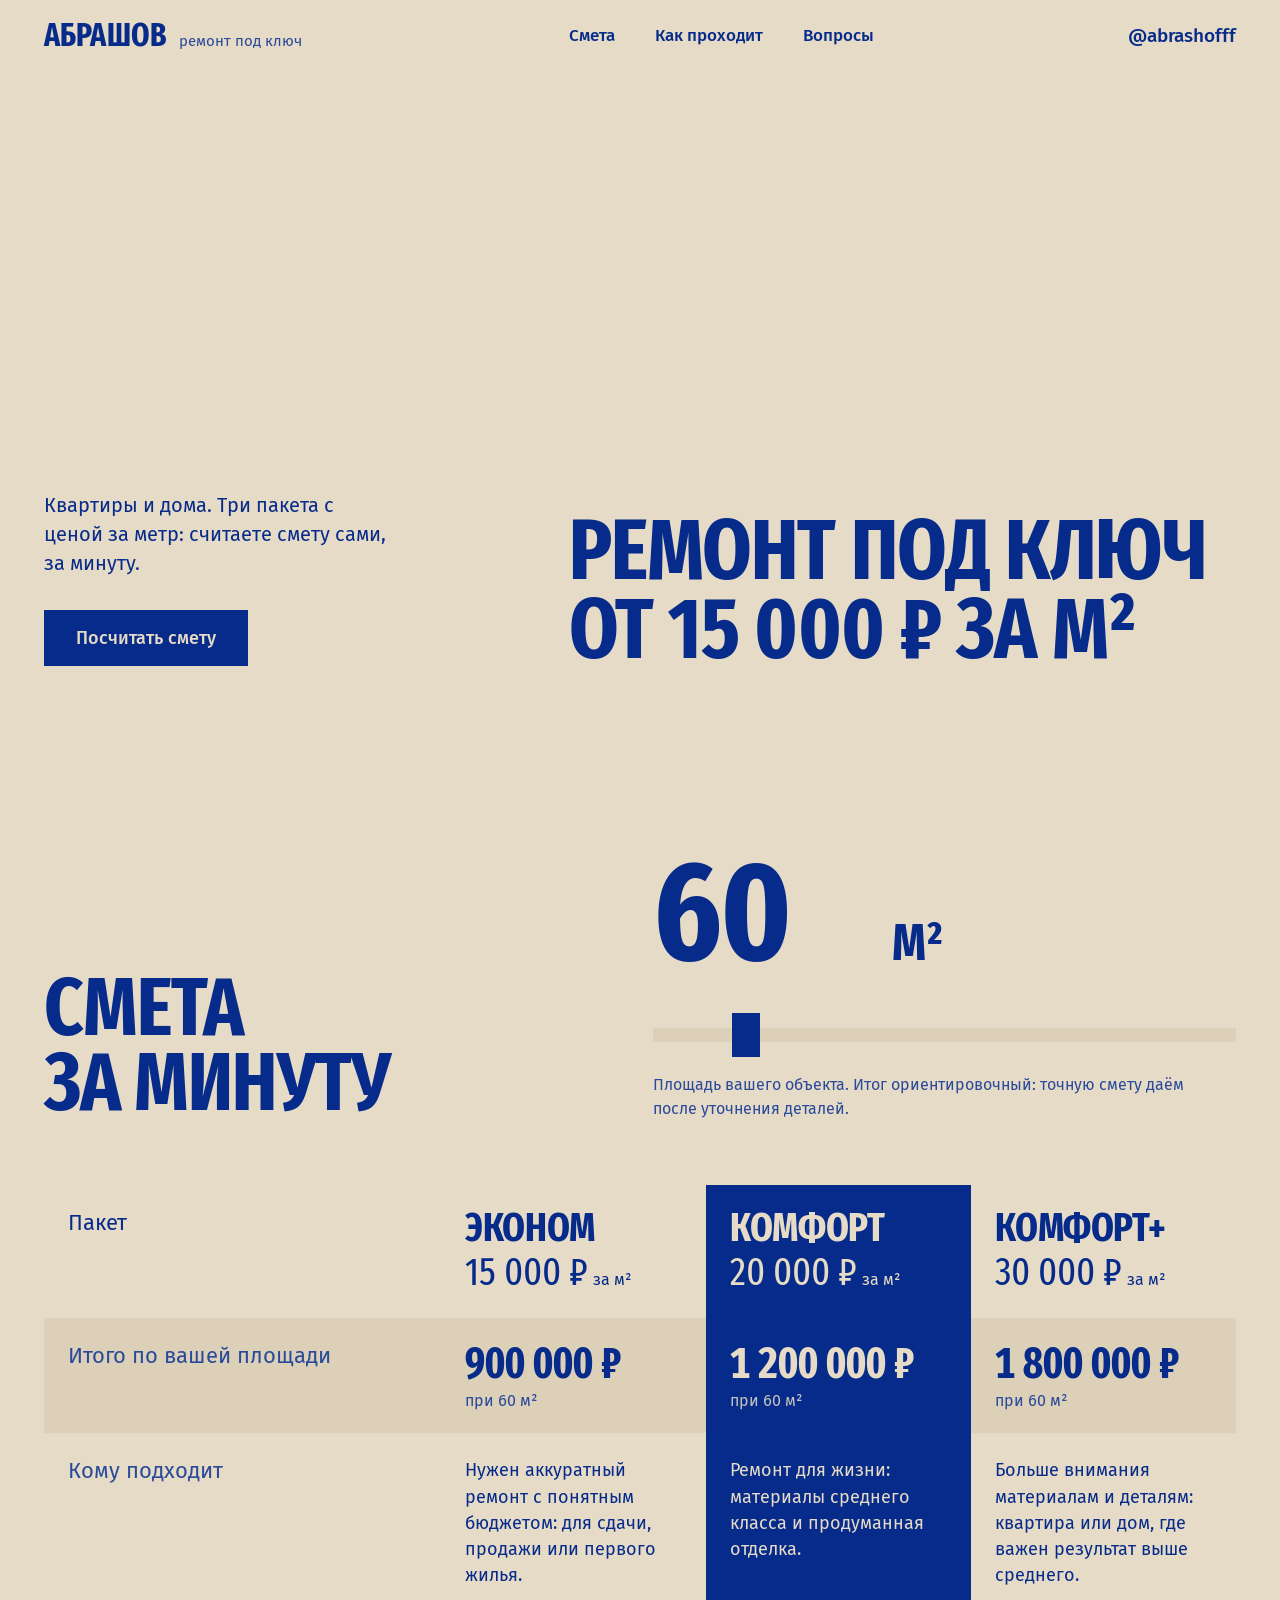
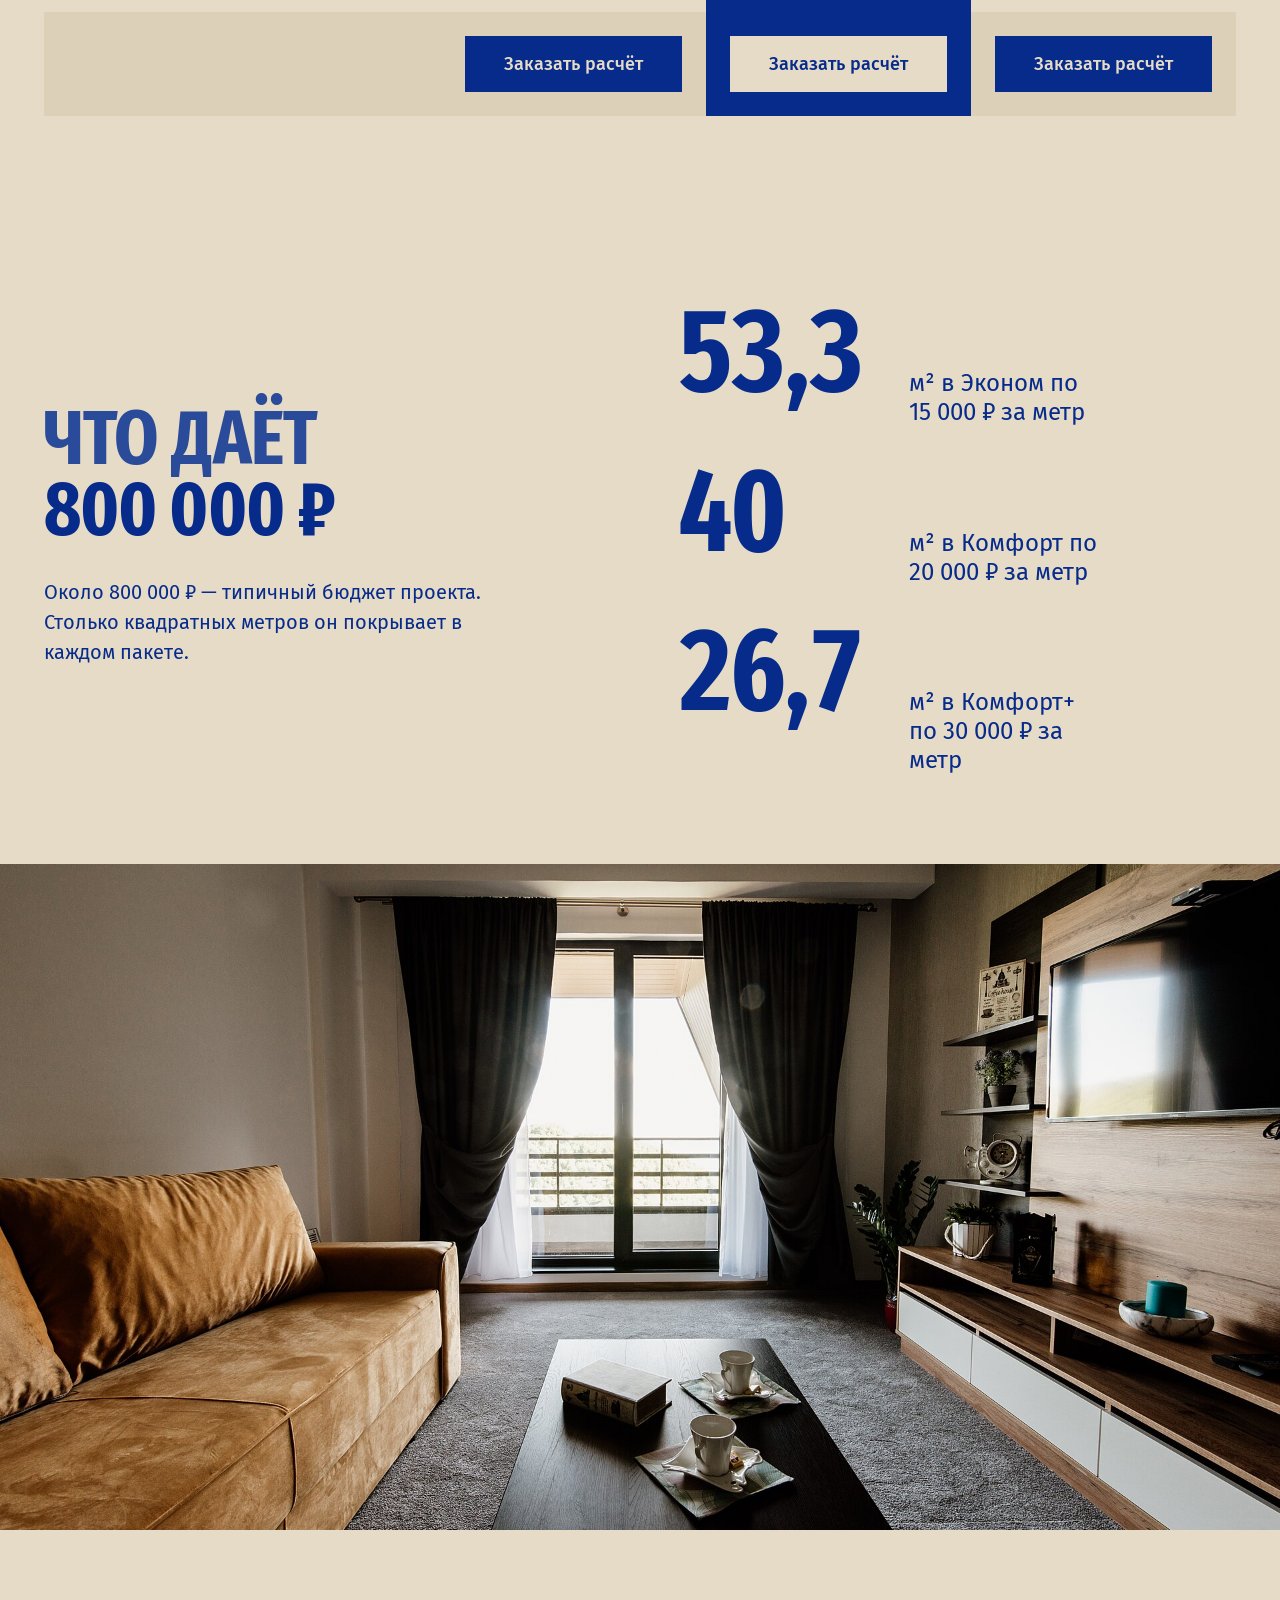
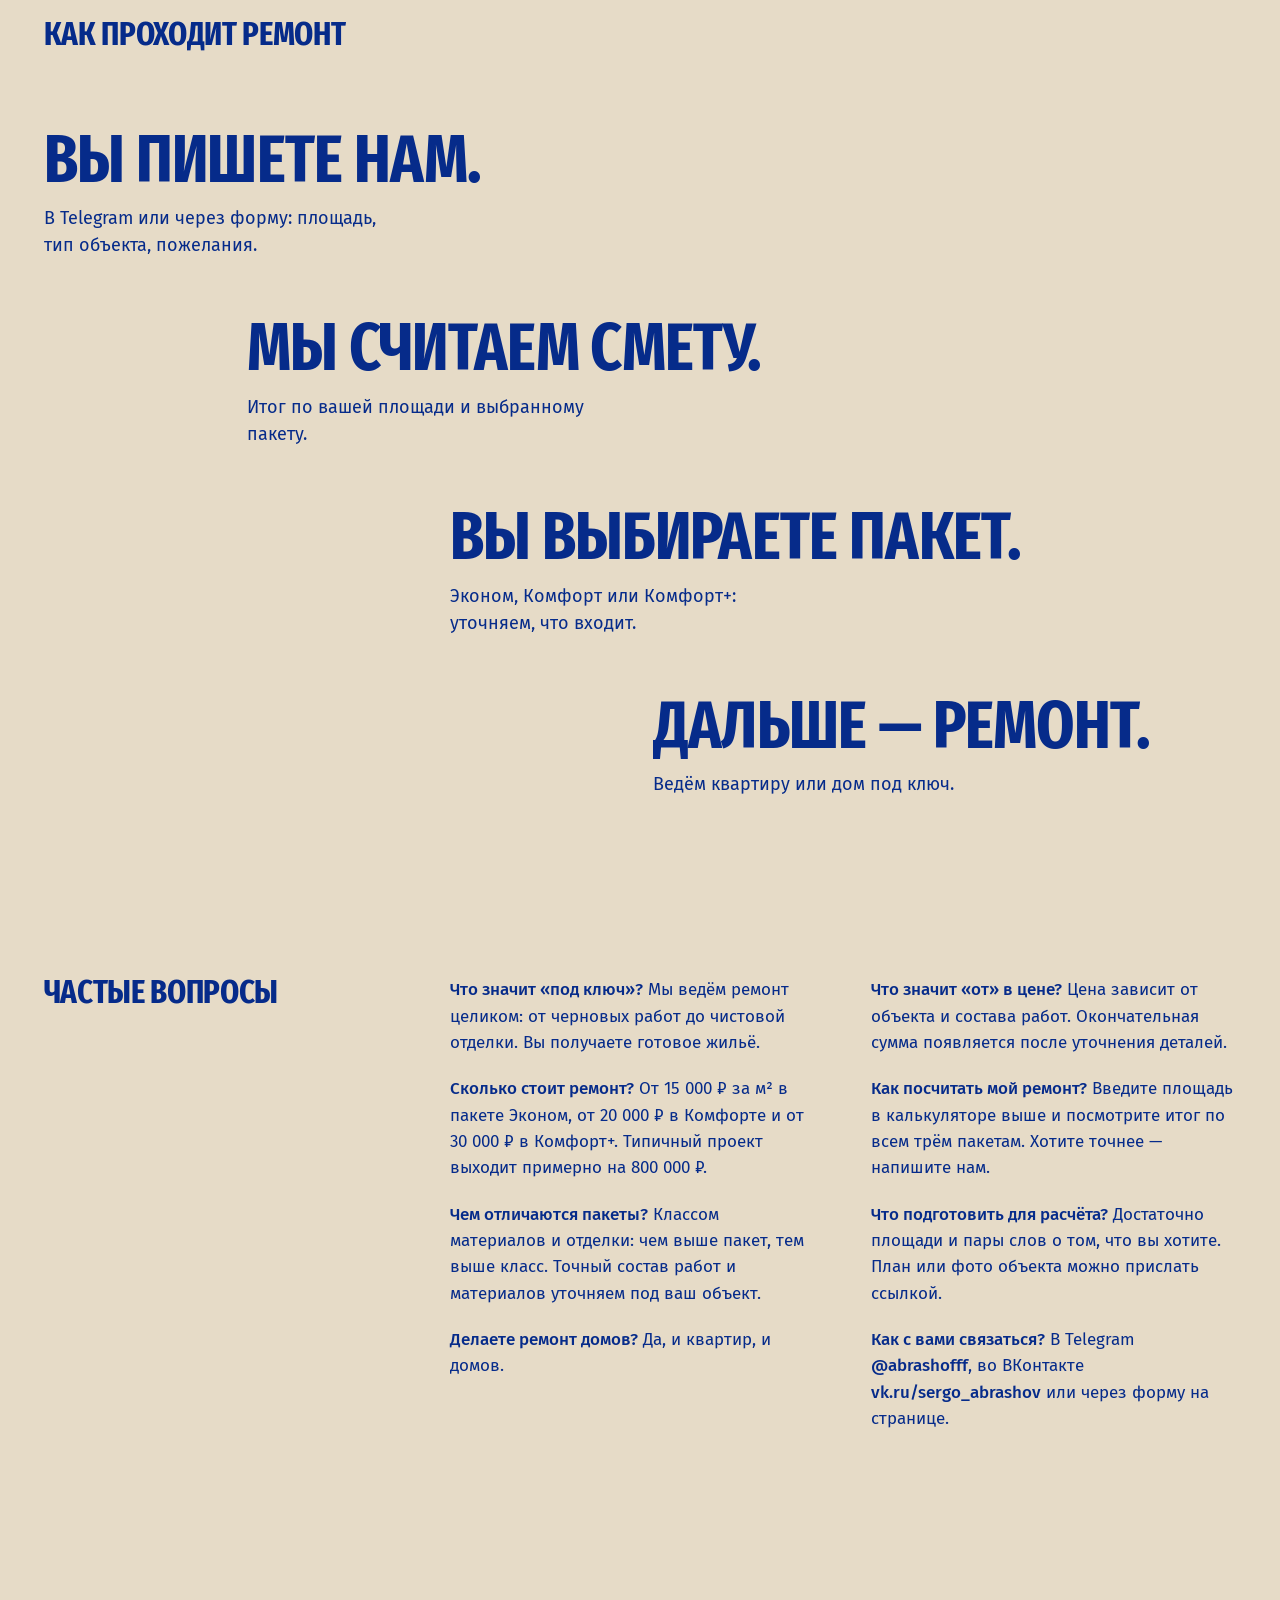
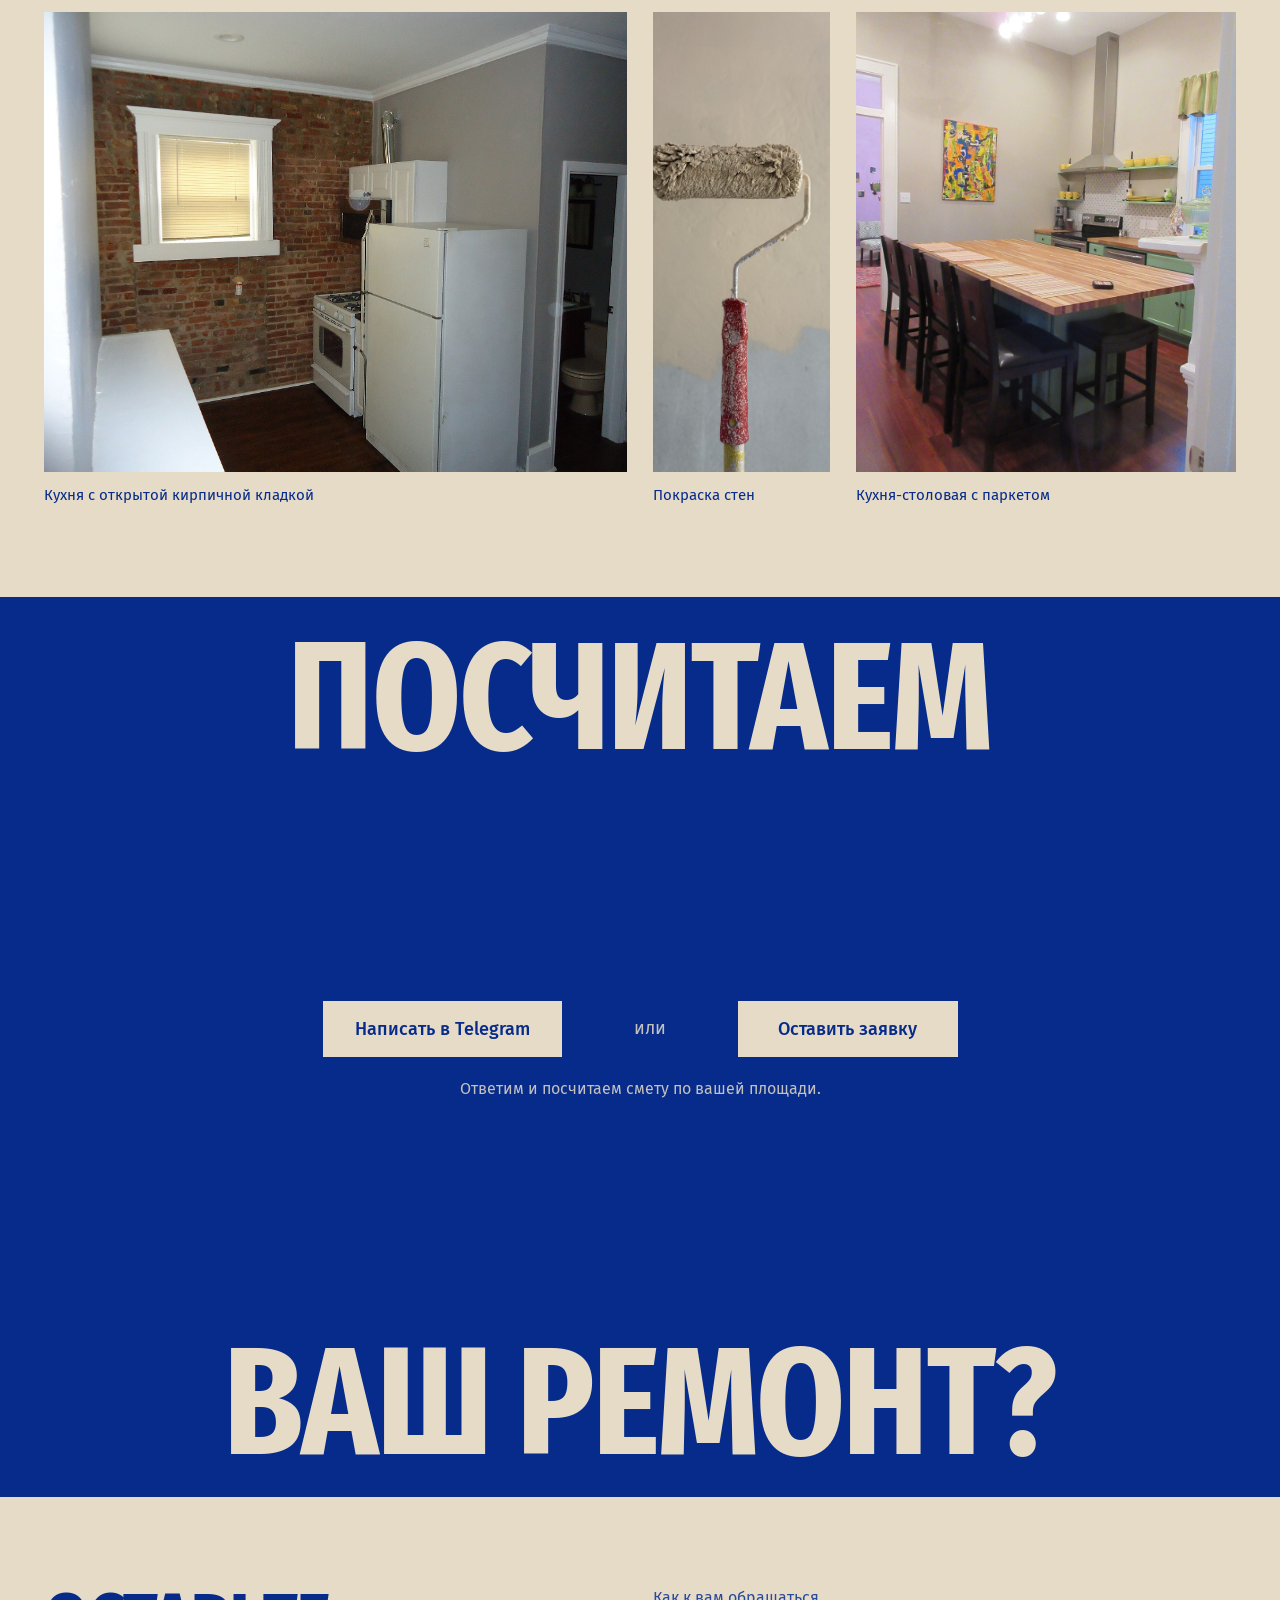
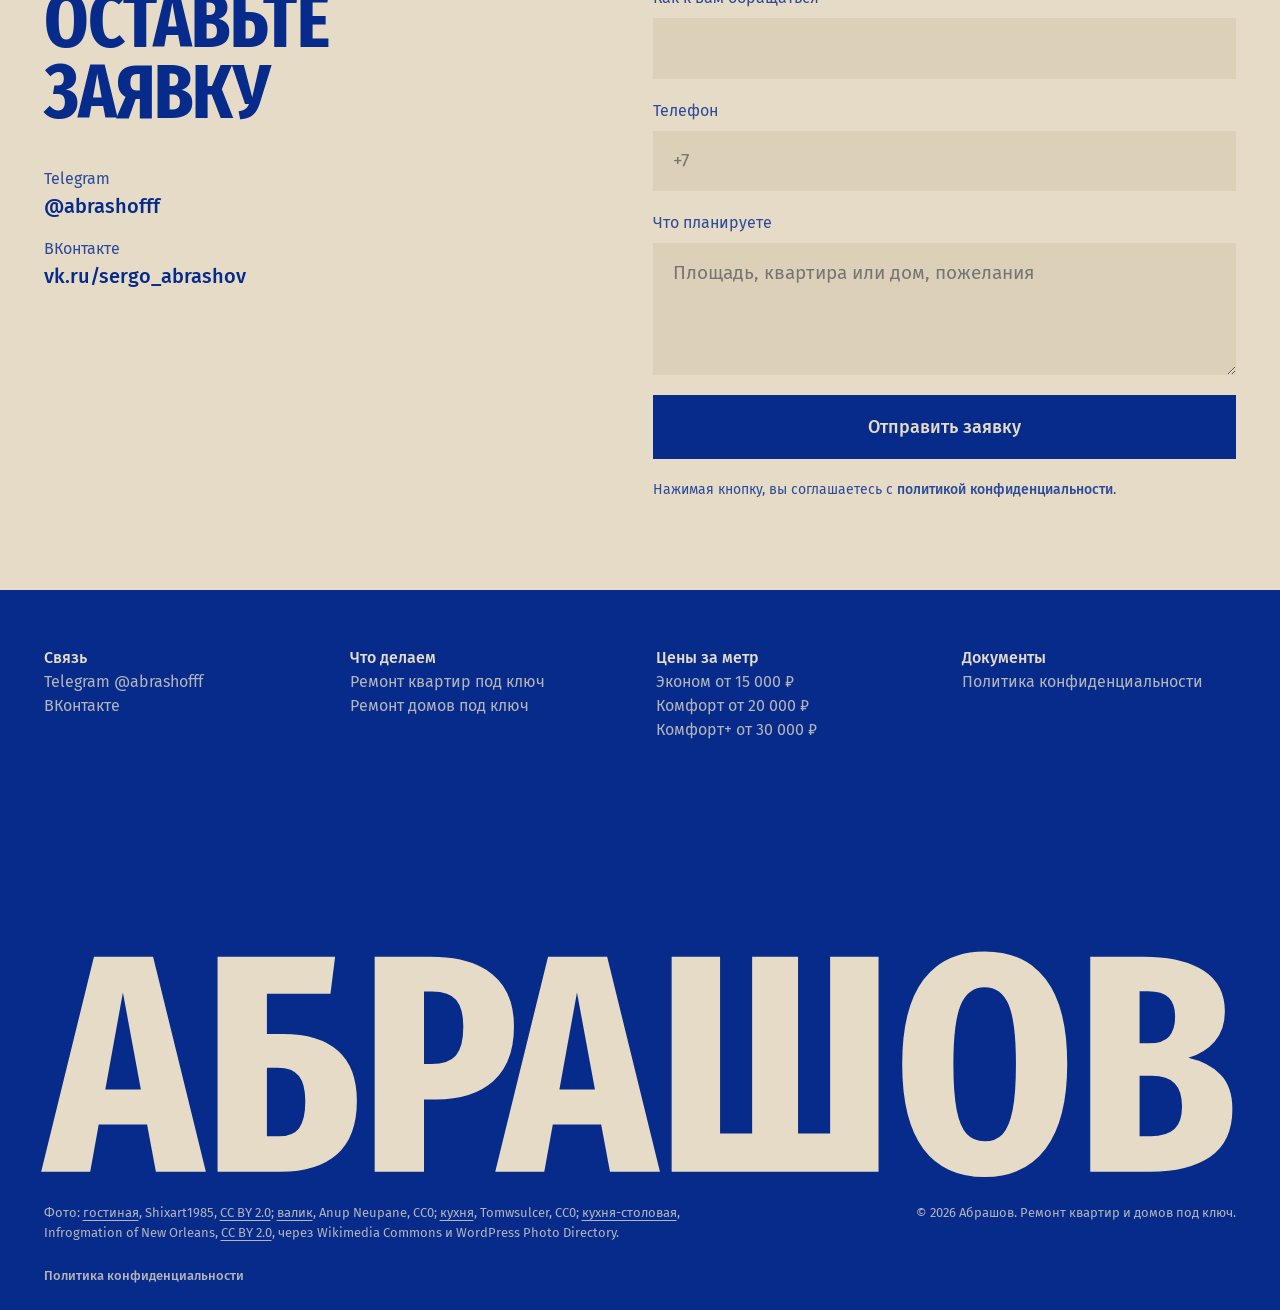
==== index.html @ a972a44c "init: landing for Abrashov remont" ====
<!DOCTYPE html>
<html lang="ru">
<head>
<meta charset="UTF-8">
<meta name="viewport" content="width=device-width, initial-scale=1">
<title>Ремонт квартир и домов под ключ от 15 000 ₽ за м² — Абрашов</title>
<meta name="description" content="Ремонт квартир и домов под ключ. Три пакета: Эконом от 15 000 ₽, Комфорт от 20 000 ₽, Комфорт+ от 30 000 ₽ за м². Посчитайте смету по своей площади за минуту.">
<meta name="theme-color" content="#e6dbc7">
<meta property="og:title" content="Ремонт под ключ от 15 000 ₽ за м² — Абрашов">
<meta property="og:description" content="Квартиры и дома. Три пакета с ценой за метр и калькулятор сметы.">
<meta property="og:type" content="website">
<link rel="icon" href="data:image/svg+xml,%3Csvg xmlns='http://www.w3.org/2000/svg' viewBox='0 0 64 64'%3E%3Crect width='64' height='64' fill='%23062b8a'/%3E%3Cpath d='M32 10 14 54h9l3-8h12l3 8h9L32 10Zm0 17 4 11H28l4-11Z' fill='%23e6dbc7'/%3E%3C/svg%3E">
<script>document.documentElement.classList.add('js');</script>
<link rel="preconnect" href="https://fonts.googleapis.com">
<link rel="preconnect" href="https://fonts.gstatic.com" crossorigin>
<link href="https://fonts.googleapis.com/css2?family=Fira+Sans+Extra+Condensed:wght@400;700&family=Fira+Sans:wght@400;500&display=swap" rel="stylesheet">
<link rel="stylesheet" href="styles.css">
</head>
<body>
<a class="skip" href="#smeta">К смете</a>

<header class="header" id="header">
  <div class="header__inner">
    <a class="logo" href="#top" aria-label="Абрашов — на главную">
      <span class="logo__name">Абрашов</span>
      <span class="logo__sfx">ремонт под ключ</span>
    </a>
    <nav class="nav" id="nav" aria-label="Разделы">
      <a class="link" href="#smeta">Смета</a>
      <a class="link" href="#how">Как проходит</a>
      <a class="link" href="#faq">Вопросы</a>
    </nav>
    <a class="link header__tg" href="https://t.me/abrashofff" target="_blank" rel="noopener">@abrashofff</a>
    <button class="burger" id="burger" type="button" aria-expanded="false" aria-controls="menu">Меню</button>
  </div>
  <div class="menu" id="menu">
    <a href="#smeta">Смета</a>
    <a href="#how">Как проходит</a>
    <a href="#faq">Вопросы</a>
    <a href="#contact">Заявка</a>
  </div>
</header>

<main id="top">
  <section class="hero" aria-labelledby="h1">
    <div class="wrap">
      <div class="hero__row">
        <div class="hero__side">
          <p class="hero__lead">Квартиры и дома. Три пакета с ценой за метр: считаете смету сами, за минуту.</p>
          <a class="btn" href="#smeta">Посчитать смету</a>
        </div>
        <h1 class="hero__title display" id="h1">
          <span class="line"><span>Ремонт под ключ</span></span>
          <span class="line"><span>от 15&nbsp;000&nbsp;₽ за&nbsp;м²</span></span>
        </h1>
      </div>
    </div>
  </section>

  <section class="section calc" id="smeta" aria-labelledby="calc-h">
    <div class="wrap">
      <div class="grid calc__head">
        <h2 class="calc__title display rise" id="calc-h">Смета<br>за минуту</h2>
        <div class="calc__control rise" style="--i:1">
          <label class="sr" for="area">Площадь вашего объекта, м²</label>
          <div class="area">
            <input id="area" name="area" type="number" inputmode="numeric" min="10" max="500" step="1" value="60" aria-describedby="area-note">
            <span class="area__unit" aria-hidden="true">м²</span>
          </div>
          <input class="range" id="range" type="range" min="20" max="300" step="1" value="60" aria-label="Площадь, м²">
          <p class="calc__note" id="area-note">Площадь вашего объекта. Итог ориентировочный: точную смету даём после уточнения деталей.</p>
        </div>
      </div>

      <div class="plans" id="plans">
        <div class="plans__labels" aria-hidden="true">
          <div class="cell">Пакет</div>
          <div class="cell">Итого по вашей площади</div>
          <div class="cell">Кому подходит</div>
          <div class="cell cell--cta">&nbsp;</div>
        </div>

        <article class="plan rise" style="--i:1" data-plan="eco" data-name="Эконом" data-rate="15000" tabindex="0" aria-label="Пакет Эконом">
          <div class="cell"><h3 class="plan__name">Эконом</h3><p class="plan__price">15&nbsp;000&nbsp;₽<small>за м²</small></p></div>
          <div class="cell" data-label="Итого по вашей площади"><p class="plan__total" data-total>900&nbsp;000&nbsp;₽<small>при 60&nbsp;м²</small></p></div>
          <div class="cell" data-label="Кому подходит"><p class="plan__fit">Нужен аккуратный ремонт с понятным бюджетом: для сдачи, продажи или первого жилья.</p></div>
          <div class="cell cell--cta"><button class="btn" type="button" data-pick>Заказать расчёт</button></div>
        </article>

        <article class="plan rise is-on" style="--i:2" data-plan="comf" data-name="Комфорт" data-rate="20000" tabindex="0" aria-label="Пакет Комфорт">
          <div class="cell"><h3 class="plan__name">Комфорт</h3><p class="plan__price">20&nbsp;000&nbsp;₽<small>за м²</small></p></div>
          <div class="cell" data-label="Итого по вашей площади"><p class="plan__total" data-total>1&nbsp;200&nbsp;000&nbsp;₽<small>при 60&nbsp;м²</small></p></div>
          <div class="cell" data-label="Кому подходит"><p class="plan__fit">Ремонт для жизни: материалы среднего класса и продуманная отделка.</p></div>
          <div class="cell cell--cta"><button class="btn" type="button" data-pick>Заказать расчёт</button></div>
        </article>

        <article class="plan rise" style="--i:3" data-plan="plus" data-name="Комфорт+" data-rate="30000" tabindex="0" aria-label="Пакет Комфорт плюс">
          <div class="cell"><h3 class="plan__name">Комфорт+</h3><p class="plan__price">30&nbsp;000&nbsp;₽<small>за м²</small></p></div>
          <div class="cell" data-label="Итого по вашей площади"><p class="plan__total" data-total>1&nbsp;800&nbsp;000&nbsp;₽<small>при 60&nbsp;м²</small></p></div>
          <div class="cell" data-label="Кому подходит"><p class="plan__fit">Больше внимания материалам и деталям: квартира или дом, где важен результат выше среднего.</p></div>
          <div class="cell cell--cta"><button class="btn" type="button" data-pick>Заказать расчёт</button></div>
        </article>
      </div>
    </div>
  </section>

  <section class="section" id="budget" aria-labelledby="ledger-h">
    <div class="wrap">
      <div class="grid ledger">
        <div class="ledger__head">
          <h2 class="ledger__title display rise" id="ledger-h"><span>Что даёт</span><span>800&nbsp;000&nbsp;₽</span></h2>
          <p class="ledger__lead rise" style="--i:1">Около 800&nbsp;000&nbsp;₽ — типичный бюджет проекта. Столько квадратных метров он покрывает в каждом пакете.</p>
        </div>
        <div class="ledger__rows">
          <div class="fig rise"><span class="fig__w">53</span><span class="fig__d">,3</span><p class="fig__cap">м² в Эконом по 15&nbsp;000&nbsp;₽ за метр</p></div>
          <div class="fig rise" style="--i:1"><span class="fig__w">40</span><span class="fig__d"></span><p class="fig__cap">м² в Комфорт по 20&nbsp;000&nbsp;₽ за метр</p></div>
          <div class="fig rise" style="--i:2"><span class="fig__w">26</span><span class="fig__d">,7</span><p class="fig__cap">м² в Комфорт+ по 30&nbsp;000&nbsp;₽ за метр</p></div>
        </div>
      </div>
    </div>
  </section>


  <section class="band" aria-label="Фото интерьера">
    <figure class="band__fig rise">
      <img src="assets/modern-living-room-with-stylish-furniture-and.jpg" width="1920" height="1281" alt="Гостиная в квартире с отделкой в тёплых тонах, диван и окно с видом" loading="lazy" decoding="async">

    </figure>
  </section>

  <section class="section how" id="how" aria-labelledby="how-h">
    <div class="wrap">
      <h2 class="how__title display rise" id="how-h">Как проходит ремонт</h2>
      <ol class="grid steps">
        <li class="step rise"><p class="step__line">Вы пишете нам.</p><p>В Telegram или через форму: площадь, тип объекта, пожелания.</p></li>
        <li class="step rise" style="--i:1"><p class="step__line">Мы считаем смету.</p><p>Итог по вашей площади и выбранному пакету.</p></li>
        <li class="step rise" style="--i:2"><p class="step__line">Вы выбираете пакет.</p><p>Эконом, Комфорт или Комфорт+: уточняем, что входит.</p></li>
        <li class="step rise" style="--i:3"><p class="step__line">Дальше — ремонт.</p><p>Ведём квартиру или дом под ключ.</p></li>
      </ol>
    </div>
  </section>

  <section class="section" id="faq" aria-labelledby="faq-h">
    <div class="wrap">
      <div class="grid faq__grid">
        <h2 class="faq__title display rise" id="faq-h">Частые вопросы</h2>
        <div class="faq__text rise" style="--i:1">
          <p><b>Что значит «под ключ»?</b> Мы ведём ремонт целиком: от черновых работ до чистовой отделки. Вы получаете готовое жильё.</p>
          <p><b>Сколько стоит ремонт?</b> От 15&nbsp;000&nbsp;₽ за м² в пакете Эконом, от 20&nbsp;000&nbsp;₽ в Комфорте и от 30&nbsp;000&nbsp;₽ в Комфорт+. Типичный проект выходит примерно на 800&nbsp;000&nbsp;₽.</p>
          <p><b>Чем отличаются пакеты?</b> Классом материалов и отделки: чем выше пакет, тем выше класс. Точный состав работ и материалов уточняем под ваш объект.</p>
          <p><b>Делаете ремонт домов?</b> Да, и квартир, и домов.</p>
          <p><b>Что значит «от» в цене?</b> Цена зависит от объекта и состава работ. Окончательная сумма появляется после уточнения деталей.</p>
          <p><b>Как посчитать мой ремонт?</b> Введите площадь в калькуляторе выше и посмотрите итог по всем трём пакетам. Хотите точнее — напишите нам.</p>
          <p><b>Что подготовить для расчёта?</b> Достаточно площади и пары слов о том, что вы хотите. План или фото объекта можно прислать ссылкой.</p>
          <p><b>Как с вами связаться?</b> В Telegram <a class="link" href="https://t.me/abrashofff" target="_blank" rel="noopener">@abrashofff</a>, во ВКонтакте <a class="link" href="https://vk.ru/sergo_abrashov" target="_blank" rel="noopener">vk.ru/sergo_abrashov</a> или через форму на странице.</p>
        </div>
      </div>
    </div>
  </section>


  <section class="section trio" aria-label="Этапы ремонта на фото">
    <div class="wrap">
      <div class="trio__grid">
        <figure class="trio__a rise"><img src="assets/kitchen-renovation-project-floors-finished-microwave-in.jpg" width="1920" height="1440" alt="Кухня с кирпичной стеной после ремонта" loading="lazy" decoding="async"><figcaption>Кухня с открытой кирпичной кладкой</figcaption></figure>
        <figure class="trio__b rise" style="--i:1"><img src="assets/a-paint-roller-with-a-red-handle.jpg" width="1536" height="2048" alt="Малярный валик у стены, наполовину покрашенной" loading="lazy" decoding="async"><figcaption>Покраска стен</figcaption></figure>
        <figure class="trio__c rise" style="--i:2"><img src="assets/faubourg-marigny-new-orleans-interior-of-recently.jpg" width="1920" height="2560" alt="Кухня-столовая с деревянной столешницей и паркетом" loading="lazy" decoding="async"><figcaption>Кухня-столовая с паркетом</figcaption></figure>
      </div>
    </div>
  </section>

  <section class="cta on-ink" aria-labelledby="cta-h">
    <h2 class="cta__q display" id="cta-h"><span class="cta__a">Посчитаем</span><span class="cta__b">ваш ремонт?</span></h2>
    <div class="cta__mid">
      <div class="cta__row">
        <a class="btn btn--inv" href="https://t.me/abrashofff" target="_blank" rel="noopener">Написать в Telegram</a>
        <span class="cta__or">или</span>
        <a class="btn btn--inv" href="#contact">Оставить заявку</a>
      </div>
      <p class="cta__after">Ответим и посчитаем смету по вашей площади.</p>
    </div>
  </section>

  <section class="section contact" id="contact" aria-labelledby="contact-h">
    <div class="wrap">
      <div class="grid contact__grid">
        <div class="contact__head">
          <h2 class="contact__title display rise" id="contact-h">Оставьте<br>заявку</h2>
          <ul class="contact__list rise" style="--i:1">
            <li><span>Telegram</span><a class="link" href="https://t.me/abrashofff" target="_blank" rel="noopener">@abrashofff</a></li>
            <li><span>ВКонтакте</span><a class="link" href="https://vk.ru/sergo_abrashov" target="_blank" rel="noopener">vk.ru/sergo_abrashov</a></li>
          </ul>
        </div>
        <form class="form rise" style="--i:1" id="leadForm" novalidate>
          <input class="hp" type="text" name="_gotcha" tabindex="-1" autocomplete="off" aria-hidden="true">
          <div class="field">
            <label for="f-name">Как к вам обращаться</label>
            <input id="f-name" name="name" type="text" autocomplete="name" required>
          </div>
          <div class="field">
            <label for="f-phone">Телефон</label>
            <input id="f-phone" name="phone" type="tel" inputmode="tel" autocomplete="tel" placeholder="+7" required>
          </div>
          <div class="field">
            <label for="f-comment">Что планируете</label>
            <textarea id="f-comment" name="comment" placeholder="Площадь, квартира или дом, пожелания"></textarea>
          </div>
          <button class="btn" type="submit">Отправить заявку</button>
          <p class="form__note">Нажимая кнопку, вы соглашаетесь с <a class="link" href="privacy.html">политикой конфиденциальности</a>.</p>
        </form>
      </div>
    </div>
  </section>
</main>

<footer class="footer on-ink">
  <div class="wrap">
    <div class="footer__cols">
      <ul><li>Связь</li><li><a href="https://t.me/abrashofff" target="_blank" rel="noopener">Telegram @abrashofff</a></li><li><a href="https://vk.ru/sergo_abrashov" target="_blank" rel="noopener">ВКонтакте</a></li></ul>
      <ul><li>Что делаем</li><li>Ремонт квартир под ключ</li><li>Ремонт домов под ключ</li></ul>
      <ul><li>Цены за метр</li><li>Эконом от 15 000 ₽</li><li>Комфорт от 20 000 ₽</li><li>Комфорт+ от 30 000 ₽</li></ul>
      <ul><li>Документы</li><li><a href="privacy.html">Политика конфиденциальности</a></li></ul>
    </div>
  </div>
  <div></div>
  <div class="wrap">
    <div class="footer__mark" aria-hidden="true">
      <svg viewBox="0 0 1000 200" preserveAspectRatio="xMidYMax meet"><text x="0" y="190" font-size="260" textLength="1000" lengthAdjust="spacingAndGlyphs">АБРАШОВ</text></svg>
    </div>
    <div class="footer__legal">
      <p class="credits">Фото: <a href="https://commons.wikimedia.org/wiki/File:Modern_living_room_with_stylish_furniture_and_a_view_of_the_outdoors_in_a_cozy_apartment_setting.jpg">гостиная</a>, Shixart1985, <a href="https://creativecommons.org/licenses/by/2.0">CC BY 2.0</a>; <a href="https://wordpress.org/photos/photo/8756a21a02/">валик</a>, Anup Neupane, CC0; <a href="https://commons.wikimedia.org/wiki/File:Kitchen_renovation_project_floors_finished_microwave_in_walls_painted_blinds_in.JPG">кухня</a>, Tomwsulcer, CC0; <a href="https://commons.wikimedia.org/wiki/File:Faubourg_Marigny,_New_Orleans_-_Interior_of_recently_renovated_house_-_04.jpg">кухня-столовая</a>, Infrogmation of New Orleans, <a href="https://creativecommons.org/licenses/by/2.0">CC BY 2.0</a>, через Wikimedia Commons и WordPress Photo Directory.</p>
      
      <span>© <span id="year">2026</span> Абрашов. Ремонт квартир и домов под ключ.</span>
      <a class="link" href="privacy.html">Политика конфиденциальности</a>
    </div>
  </div>
</footer>

<script src="script.js"></script>
</body>
</html>
---- styles.css ----
/* Абрашов — ремонт под ключ. Направление: Type and nothing else. Кобальт на песке. */
:root {
  --bg: #e6dbc7;
  --surface: #ddd0b9;
  --ink: #062b8a;
  --muted: #2a4a9a;
  --accent: #062b8a;
  --accent-ink: #e6dbc7;

  --display: 'Fira Sans Extra Condensed', 'Arial Narrow', Impact, sans-serif;
  --text: 'Fira Sans', 'Segoe UI', Arial, sans-serif;

  --m: clamp(20px, 3.4vw, 48px);
  --axis: 42%;
  --gap-s: clamp(64px, 7vw, 104px);

  --step-small: clamp(0.8125rem, 0.79rem + 0.1vw, 0.875rem);
  --step-body: clamp(1.0625rem, 1rem + 0.25vw, 1.1875rem);
  --step-lead: clamp(1.25rem, 1.1rem + 0.7vw, 1.625rem);
  --step-head: clamp(2.5rem, 1.2rem + 5vw, 5.5rem);

  --ease: cubic-bezier(.16, 1, .3, 1);
  --header-h: 72px;
}

*, *::before, *::after { box-sizing: border-box; }
html { -webkit-text-size-adjust: 100%; scroll-padding-top: 72px; }
body {
  margin: 0;
  background: var(--bg);
  color: var(--ink);
  font-family: var(--text);
  font-size: var(--step-body);
  line-height: 1.5;
  font-weight: 400;
  -webkit-font-smoothing: antialiased;
  text-rendering: optimizeLegibility;
}
img, svg { display: block; max-width: 100%; }
h1, h2, h3, p, ol, ul, dl, dd, figure { margin: 0; padding: 0; }
ul, ol { list-style: none; }
a { color: inherit; text-decoration-thickness: 2px; text-underline-offset: 0.22em; }
button, input, textarea { font: inherit; color: inherit; }
::selection { background: var(--ink); color: var(--bg); }

:focus-visible { outline: 3px solid var(--ink); outline-offset: 3px; }
.on-ink :focus-visible, .is-on :focus-visible { outline-color: var(--bg); }

.skip {
  position: absolute; left: var(--m); top: -80px; z-index: 100;
  background: var(--ink); color: var(--bg); padding: 12px 16px;
}
.skip:focus { top: 12px; }

.display {
  font-family: var(--display);
  font-weight: 700;
  text-transform: uppercase;
  letter-spacing: -0.01em;
  line-height: 0.92;
}

/* ---------- кнопки ---------- */
.btn {
  display: inline-flex; align-items: center; justify-content: center;
  min-height: 56px; padding: 0 32px;
  background: var(--accent); color: var(--accent-ink);
  border: 0; border-radius: 0;
  font-size: 18px; font-weight: 500; line-height: 1;
  text-decoration: none; cursor: pointer; white-space: nowrap;
  transition: transform .25s var(--ease), background-color .25s var(--ease), color .25s var(--ease);
}
.btn:hover { transform: translateY(-3px); }
.btn:active { transform: translateY(0) scale(.98); }
.btn--inv { background: var(--bg); color: var(--ink); }
.btn[disabled] { opacity: .6; cursor: default; transform: none; }

.link {
  font-weight: 500; text-decoration: underline;
  text-decoration-color: transparent;
  transition: text-decoration-color .3s var(--ease);
}
.link:hover, .link:focus-visible { text-decoration-color: currentColor; }

/* ---------- шапка ---------- */
.header {
  position: sticky; top: 0; z-index: 50;
  background: var(--bg);
}
.header__inner {
  display: grid; grid-template-columns: var(--axis) 1fr auto;
  align-items: center; gap: 24px; min-width: 0;
  height: var(--header-h); padding: 0 var(--m);
  max-width: 1920px; margin: 0 auto;
}
.logo {
  display: inline-flex; align-items: baseline; gap: 12px; flex-shrink: 0;
  text-decoration: none; white-space: nowrap;
}
.logo__name { font-family: var(--display); font-weight: 700; font-size: 32px; letter-spacing: 0.01em; line-height: 1; text-transform: uppercase; }
.logo__sfx { font-size: 15px; color: var(--muted); }
.nav { display: flex; gap: 40px; }
.nav a { white-space: nowrap; font-size: 17px; }
.header__tg { justify-self: end; }
.burger {
  display: none; justify-self: end;
  background: none; border: 0; padding: 12px 0; cursor: pointer;
  font-size: 17px; font-weight: 500;
}
.menu {
  display: none; padding: 8px var(--m) 28px; background: var(--bg);
}
.menu a { display: block; padding: 10px 0; font-family: var(--display); font-weight: 700; font-size: 36px; text-transform: uppercase; text-decoration: none; }
.menu.is-open { display: block; }

/* ---------- общая сетка ---------- */
.wrap { max-width: 1920px; margin: 0 auto; padding: 0 var(--m); }
.section { padding-block: var(--gap-s); }
.grid { display: grid; grid-template-columns: repeat(12, minmax(0, 1fr)); column-gap: clamp(16px, 2vw, 32px); }

/* ---------- hero ---------- */
.hero {
  min-height: calc(82svh - var(--header-h));
  display: flex; flex-direction: column; justify-content: flex-end;
  padding-bottom: 72px;
}
.hero .wrap { width: 100%; }
.hero__row { display: grid; grid-template-columns: var(--axis) 1fr; align-items: end; column-gap: 24px; }
.hero__side { padding-right: 24px; display: flex; flex-direction: column; align-items: flex-start; gap: 32px; }
.hero__lead { font-size: 20px; line-height: 1.45; max-width: 32ch; color: var(--ink); }
.hero__title { font-size: clamp(48px, 6.7vw, 130px); line-height: 0.92; }
.hero__title .line { display: block; overflow: hidden; padding-top: .06em; margin-top: -.06em; white-space: nowrap; }
.hero__title .line > span { display: block; }
.hero__title .line:last-child { margin-bottom: -0.04em; }

/* ---------- смета ---------- */
.calc__head { align-items: end; row-gap: 40px; }
.calc__title { grid-column: 1 / span 5; font-size: clamp(48px, 6.4vw, 112px); }
.calc__control { grid-column: 7 / -1; }
.calc__label { font-size: 18px; margin-bottom: 8px; display: block; }
.area { display: flex; align-items: baseline; gap: 16px; }
.area input[type="number"] {
  width: 3.1ch; background: transparent; border: 0; padding: 0; margin: 0;
  font-family: var(--display); font-weight: 700; font-size: clamp(96px, 11vw, 188px);
  line-height: .95; letter-spacing: -0.01em; color: var(--ink); border-radius: 0;
  -moz-appearance: textfield; appearance: textfield;
}
.area input[type="number"]::-webkit-outer-spin-button,
.area input[type="number"]::-webkit-inner-spin-button { -webkit-appearance: none; margin: 0; }
.area__unit { font-family: var(--display); font-weight: 700; font-size: clamp(36px, 4vw, 64px); text-transform: uppercase; line-height: 1; }
.range {
  -webkit-appearance: none; appearance: none; display: block; width: 100%; height: 44px;
  background: transparent; margin: 16px 0 0; cursor: pointer;
}
.range::-webkit-slider-runnable-track { height: 14px; background: var(--surface); }
.range::-moz-range-track { height: 14px; background: var(--surface); }
.range::-webkit-slider-thumb { -webkit-appearance: none; width: 28px; height: 44px; background: var(--ink); border: 0; border-radius: 0; margin-top: -15px; }
.range::-moz-range-thumb { width: 28px; height: 44px; background: var(--ink); border: 0; border-radius: 0; }
.range:active::-webkit-slider-thumb { transform: scaleY(.92); }
.calc__note { margin-top: 16px; color: var(--muted); font-size: 16px; }

.plans {
  margin-top: clamp(48px, 5vw, 72px);
  display: grid;
  grid-template-columns: minmax(0, 4fr) repeat(3, minmax(0, 2.667fr));
  grid-template-rows: auto auto auto auto;
}
.plans > * { grid-row: 1 / span 4; display: grid; grid-template-rows: subgrid; min-width: 0; }
.plans .cell { padding: 24px; font-size: 22px; line-height: 1.3; display: flex; flex-direction: column; justify-content: flex-start; }
.plans > * > :nth-child(2),
.plans > * > :nth-child(4) { background: var(--surface); }
.plans__labels .cell { color: var(--muted); }
.plans__labels .cell:first-child { color: var(--ink); }
.plan__name { font-family: var(--display); font-weight: 700; text-transform: uppercase; font-size: clamp(28px, 3.1vw, 56px); line-height: 1; letter-spacing: -0.01em; }
.plan__price { font-family: var(--display); font-weight: 400; font-size: clamp(28px, 3.1vw, 56px); line-height: 1.05; margin-top: 4px; white-space: nowrap; }
.plan__price small { font-family: var(--text); font-size: 16px; margin-left: 6px; }
.plan__total { font-family: var(--display); font-weight: 700; font-size: clamp(32px, 3.4vw, 60px); line-height: 1; white-space: nowrap; font-variant-numeric: tabular-nums lining-nums; }
.plan__total small { display: block; font-family: var(--text); font-weight: 400; font-size: 16px; margin-top: 8px; color: var(--muted); white-space: normal; }
.plan__fit { font-size: 18px; line-height: 1.45; }
.plans .cell--cta { justify-content: flex-end; }
.plans .cell--cta .btn { width: 100%; padding: 0 16px; }
.plan { transition: background-color .3s var(--ease), color .3s var(--ease); cursor: pointer; }
.plan.is-on > * { background: var(--accent); color: var(--accent-ink); }
.plan.is-on .plan__total small { color: var(--accent-ink); opacity: .85; }
.plan.is-on .btn { background: var(--bg); color: var(--ink); }
.plan:not(.is-on):hover > :first-child { background: var(--surface); }

/* ---------- бюджет (бухгалтерская колонка) ---------- */
.ledger { row-gap: 56px; align-items: center; }
.ledger__head { grid-column: 1 / span 5; }
.ledger__title { font-size: clamp(48px, 6vw, 104px); }
.ledger__title span { display: block; }
.ledger__title span:first-child { color: var(--muted); }
.ledger__lead { margin-top: 32px; max-width: 36ch; font-size: 20px; }
.ledger__rows { grid-column: 7 / -1; display: grid; row-gap: 28px; }
.fig { display: grid; grid-template-columns: 1.15em 0.9em minmax(0, 1fr); align-items: baseline; font-size: clamp(72px, 9vw, 160px); line-height: 1; }
.fig__w, .fig__d {
  font-family: var(--display); font-weight: 700; text-transform: uppercase;
  font-size: 1em; line-height: 1; font-variant-numeric: tabular-nums lining-nums;
}
.fig__w { text-align: right; }
.fig__d { text-align: left; }
.fig__cap { padding-left: 20px; font-size: 24px; line-height: 1.2; max-width: 16ch; }
.fig__cap { margin: 0; }

/* ---------- как проходит (ступени) ---------- */
.how__title { font-size: clamp(30px, 2.6vw, 44px); margin-bottom: clamp(48px, 6vw, 88px); }
.steps { row-gap: 56px; }
.step { min-width: 0; }
.step:nth-child(1) { grid-column: 1 / -1; }
.step:nth-child(2) { grid-column: 3 / -1; }
.step:nth-child(3) { grid-column: 5 / -1; }
.step:nth-child(4) { grid-column: 7 / -1; }
.step .step__line { font-family: var(--display); font-weight: 700; text-transform: uppercase; font-size: clamp(36px, 5.2vw, 96px); line-height: 1; letter-spacing: -0.01em; white-space: nowrap; }
.step .step__line + p { margin-top: 12px; max-width: 34ch; font-size: 18px; }

/* ---------- вопросы ---------- */
.faq__grid { row-gap: 40px; }
.faq__title { grid-column: 1 / span 3; font-size: clamp(30px, 2.6vw, 44px); }
.faq__text { grid-column: 5 / -1; columns: 2; column-gap: 56px; font-size: 17px; line-height: 1.55; }
.faq__text p { break-inside: avoid; margin-bottom: 20px; }
.faq__text b { font-weight: 500; }

/* ---------- вопрос на два края ---------- */
.cta { background: var(--ink); color: var(--bg); min-height: 100svh; display: grid; grid-template-rows: auto 1fr auto; padding: 32px var(--m) 24px; text-align: center; justify-items: center; }
.cta__q { display: contents; }
.cta__a, .cta__b { font-family: var(--display); font-weight: 700; text-transform: uppercase; letter-spacing: -0.01em; font-size: clamp(64px, 12vw, 220px); line-height: .9; white-space: nowrap; }
.cta__a { grid-row: 1; }
.cta__b { grid-row: 3; align-self: end; }
.cta__mid { grid-row: 2; display: flex; flex-direction: column; align-items: center; justify-content: center; gap: 20px; padding: 40px 0; }
.cta__row { display: flex; align-items: center; justify-content: center; gap: 72px; }
.cta__or { font-size: 18px; opacity: .85; }
.cta__row .btn { min-width: 220px; }
.cta__after { font-size: 16px; opacity: .85; max-width: 44ch; }

/* ---------- заявка ---------- */
.contact__grid { row-gap: 48px; }
.contact__head { grid-column: 1 / span 5; }
.contact__title { font-size: clamp(48px, 6vw, 104px); }
.contact__list { margin-top: 40px; display: grid; gap: 16px; font-size: 20px; }
.contact__list span { color: var(--muted); display: block; font-size: 16px; }
.form { grid-column: 7 / -1; display: grid; gap: 20px; align-content: start; }
.field { display: grid; gap: 8px; }
.field label { font-size: 16px; color: var(--muted); }
.field input, .field textarea {
  width: 100%; min-height: 60px; padding: 16px 20px;
  background: var(--surface); border: 0; border-radius: 0; font-size: 19px;
  transition: background-color .25s var(--ease);
}
.field textarea { min-height: 132px; resize: vertical; }
.field input:focus, .field textarea:focus { background: var(--bg); outline: 3px solid var(--ink); outline-offset: 0; }
.form__note { font-size: 14px; color: var(--muted); }
.form .btn { width: 100%; min-height: 64px; }
.sr { position: absolute; width: 1px; height: 1px; /* taste-skill-ignore */ overflow: hidden; clip: rect(0 0 0 0); white-space: nowrap; }
.hp { position: absolute; left: -9999px; width: 1px; height: 1px; /* taste-skill-ignore */ overflow: hidden; }

/* ---------- подвал ---------- */
.footer { background: var(--ink); color: var(--bg); min-height: 80svh; display: grid; grid-template-rows: auto 1fr auto; padding: 56px 0 24px; }
.footer__cols { display: grid; grid-template-columns: repeat(4, minmax(0, 1fr)); gap: 32px; font-size: 16px; line-height: 1.5; }
.footer__cols ul li:first-child { font-weight: 500; }
.footer__cols ul li + li { opacity: .78; }
.footer__cols a { text-decoration: none; }
.footer__cols a:hover { text-decoration: underline; }
.footer__mark { align-self: end; padding-top: 80px; }
.footer__mark svg { width: 100%; height: auto; overflow: visible; }
.footer__mark text { fill: var(--bg); font-family: var(--display); font-weight: 700; }
.footer__legal { margin-top: 20px; font-size: 13px; opacity: .78; display: flex; gap: 24px; flex-wrap: wrap; justify-content: space-between; }

/* ---------- плавающая кнопка ---------- */

/* ---------- движение ---------- */
.js .rise { opacity: 0; transform: translateY(24px); transition: opacity .8s var(--ease), transform .8s var(--ease); transition-delay: calc(var(--i, 0) * 80ms); }
.js .rise.is-in { opacity: 1; transform: none; }
@keyframes line-up { from { transform: translateY(110%); } to { transform: none; } }
@keyframes side-up { from { opacity: 0; transform: translateY(16px); } to { opacity: 1; transform: none; } }
.hero__title .line > span { animation: line-up .9s var(--ease) both; }
.hero__title .line:nth-child(2) > span { animation-delay: .11s; }
.hero__side { animation: side-up .7s var(--ease) .55s both; }

@keyframes fade-in { from { opacity: 0; } to { opacity: 1; } }
@media (prefers-reduced-motion: reduce) {
  .js .rise { transform: none; transition: opacity .5s ease; }
  .hero__title .line > span { animation: fade-in .6s ease both; }
  .hero__side { animation: fade-in .6s ease .3s both; }
  .btn, .link, .plan { transition: none; }
  html { scroll-behavior: auto; }
}

/* ---------- breakpoints ---------- */
@media (max-width: 1180px) {
  .nav { gap: 28px; }
  .nav a { font-size: 16px; }
}
@media (max-width: 1100px) {
  .nav, .header__tg { display: none; }
  .burger { display: block; }
  .header__inner { grid-template-columns: 1fr auto; }
}
@media (max-width: 900px) {
  :root { --axis: 0px; }
    .hero { padding-bottom: 28px; min-height: calc(100svh - var(--header-h)); }
  .hero__row { grid-template-columns: 1fr; row-gap: 32px; }
  .hero__title { order: 1; font-size: 10vw; }
  .hero__side { order: 2; padding-right: 0; gap: 24px; }
  .hero__lead { font-size: 17px; }
  .calc__title, .calc__control, .ledger__head, .ledger__rows, .contact__head, .form, .faq__title, .faq__text { grid-column: 1 / -1; }
  .faq__text { columns: 1; }
  .plans { display: block; margin-top: 48px; }
  .plans > .plans__labels { display: none; }
  .plans > * { display: block; margin-bottom: 16px; }
  .plan { background: var(--bg); }
  .plans .cell { padding: 18px 20px; font-size: 17px; }
  .plans .cell[data-label]::before { content: attr(data-label); display: block; color: var(--muted); font-size: 14px; margin-bottom: 4px; }
  .plan.is-on .cell[data-label]::before { color: var(--accent-ink); opacity: .8; }
  .plan__name, .plan__price { font-size: 9vw; }
  .plan__total { font-size: 9vw; }
  .step:nth-child(n) { grid-column: 1 / -1; }
  .step:nth-child(2) { padding-left: 6vw; }
  .step:nth-child(3) { padding-left: 12vw; }
  .step:nth-child(4) { padding-left: 18vw; }
  .step .step__line { font-size: 8.4vw; white-space: normal; }
  .fig { font-size: 22vw; }
  .ledger__rows { row-gap: 28px; }
  .cta__a, .cta__b { font-size: 13vw; }
  .cta__row { flex-direction: column; gap: 12px; }
  .cta__row .btn { width: 72vw; max-width: 100%; }
  .footer__cols { grid-template-columns: repeat(2, minmax(0, 1fr)); row-gap: 32px; }
  .footer__mark { padding-top: 20svh; }
}
@media (max-width: 560px) {
  .header__inner { gap: 12px; }
  .logo__name { font-size: 28px; }
  .hero__title { font-size: 9.9vw; }
  .area input[type="number"] { font-size: 28vw; }
    body { padding-bottom: 76px; }
}
@media (max-width: 560px) {
  .fig__cap { grid-column: 1 / -1; padding: 4px 0 0; font-size: 15px; }
}
@media (max-width: 380px) {
  .logo__sfx { display: none; }
}

/* ---------- фото ---------- */
.band { padding: 0; }
.band__fig { position: relative; }
.band__fig img { width: 100%; height: clamp(320px, 52vw, 820px); object-fit: cover; object-position: 50% 60%; }
figcaption { font-size: 15px; padding: 12px var(--m) 0; color: var(--ink); }
.trio__grid { --h: clamp(300px, 36vw, 600px); display: grid; grid-template-columns: repeat(12, minmax(0, 1fr)); column-gap: clamp(16px, 2vw, 32px); align-items: end; }
.trio__a { grid-column: 1 / span 6; }
.trio__b { grid-column: 7 / span 2; }
.trio__c { grid-column: 9 / span 4; }
.trio figure { margin: 0; }
.trio img { width: 100%; height: var(--h); object-fit: cover; }
.trio__a img { object-position: 30% 50%; }
.trio__b img { object-position: 50% 30%; }
.trio__c img { object-position: 70% 75%; }
.trio figcaption { padding-inline: 0; }
.credits { font-size: 13px; max-width: 100ch; }
.credits a { text-decoration: underline; }
@media (max-width: 900px) {
  .trio__a, .trio__b, .trio__c { grid-column: 1 / -1; margin-bottom: 24px; }
  .trio img { height: 72vw; }
}

.calc__note, .ledger__lead, .faq__text p { max-width: 62ch; }

.footer .wrap { width: 100%; }
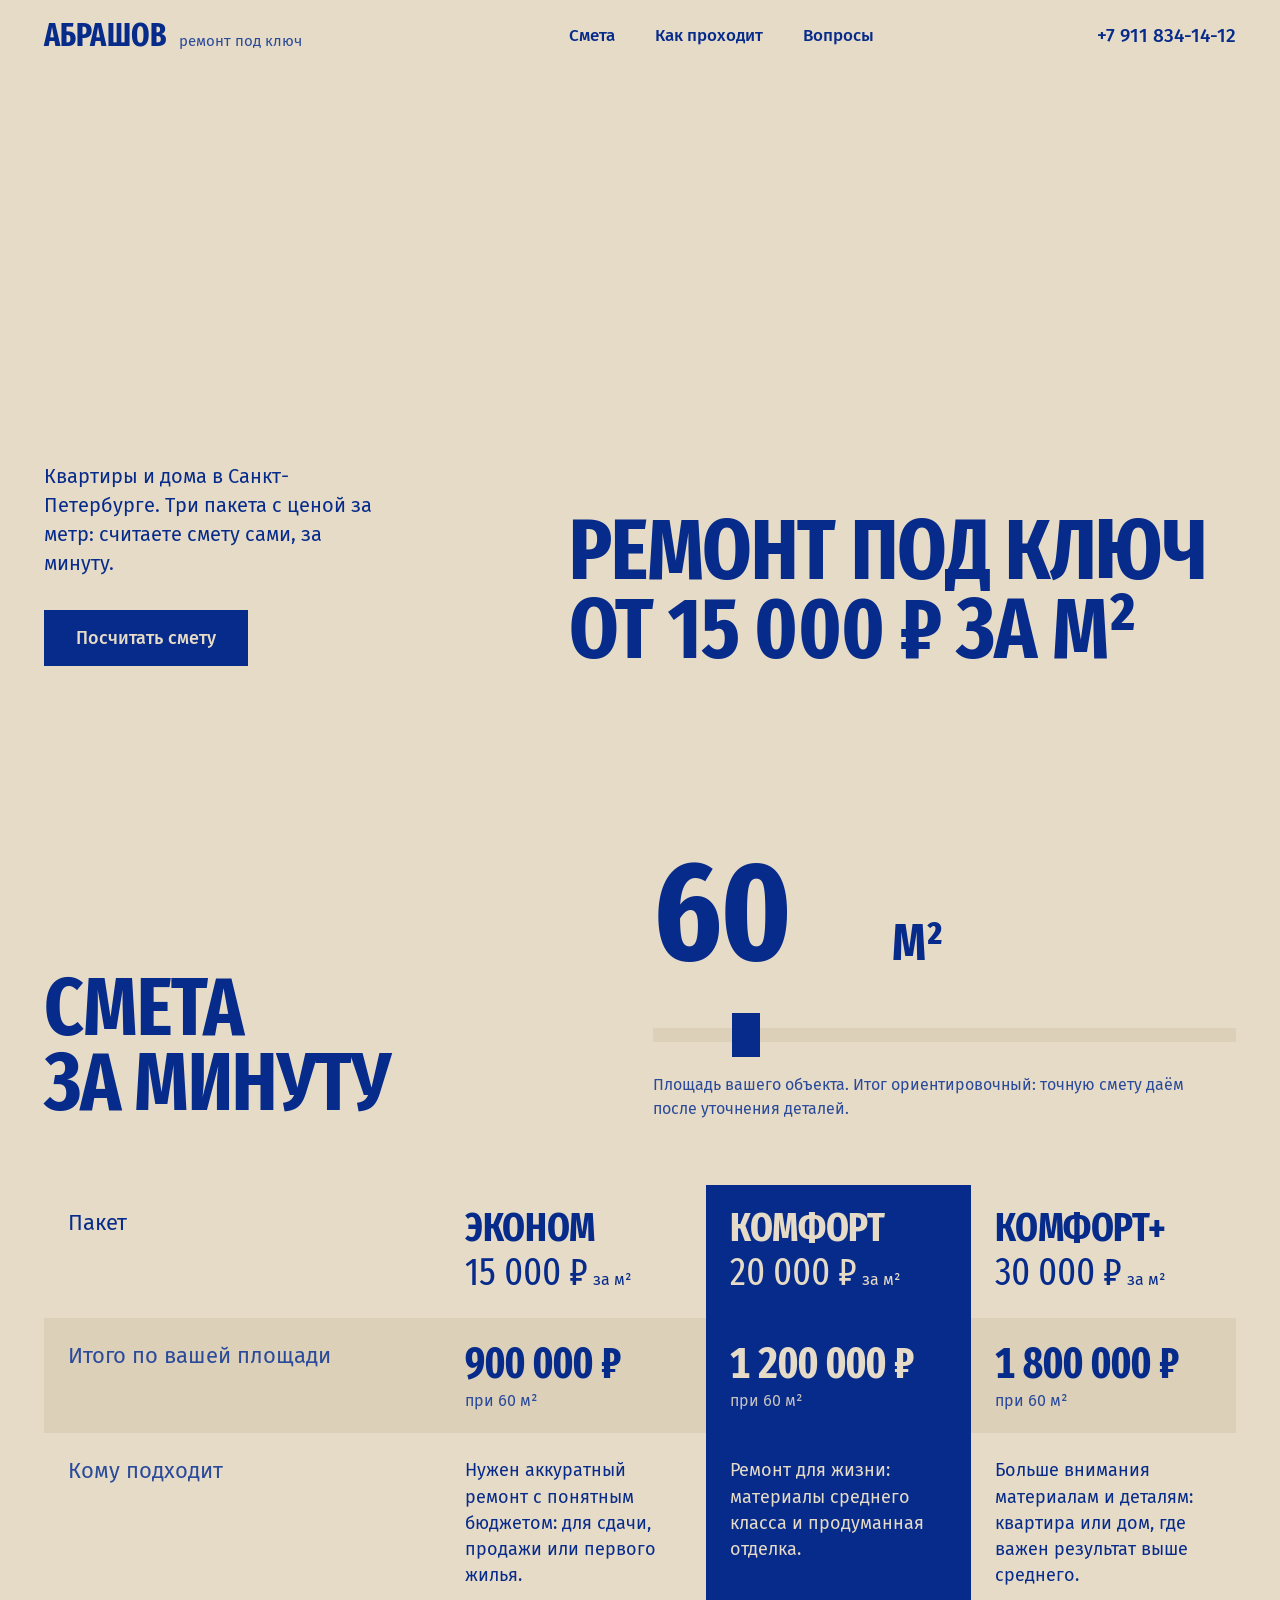
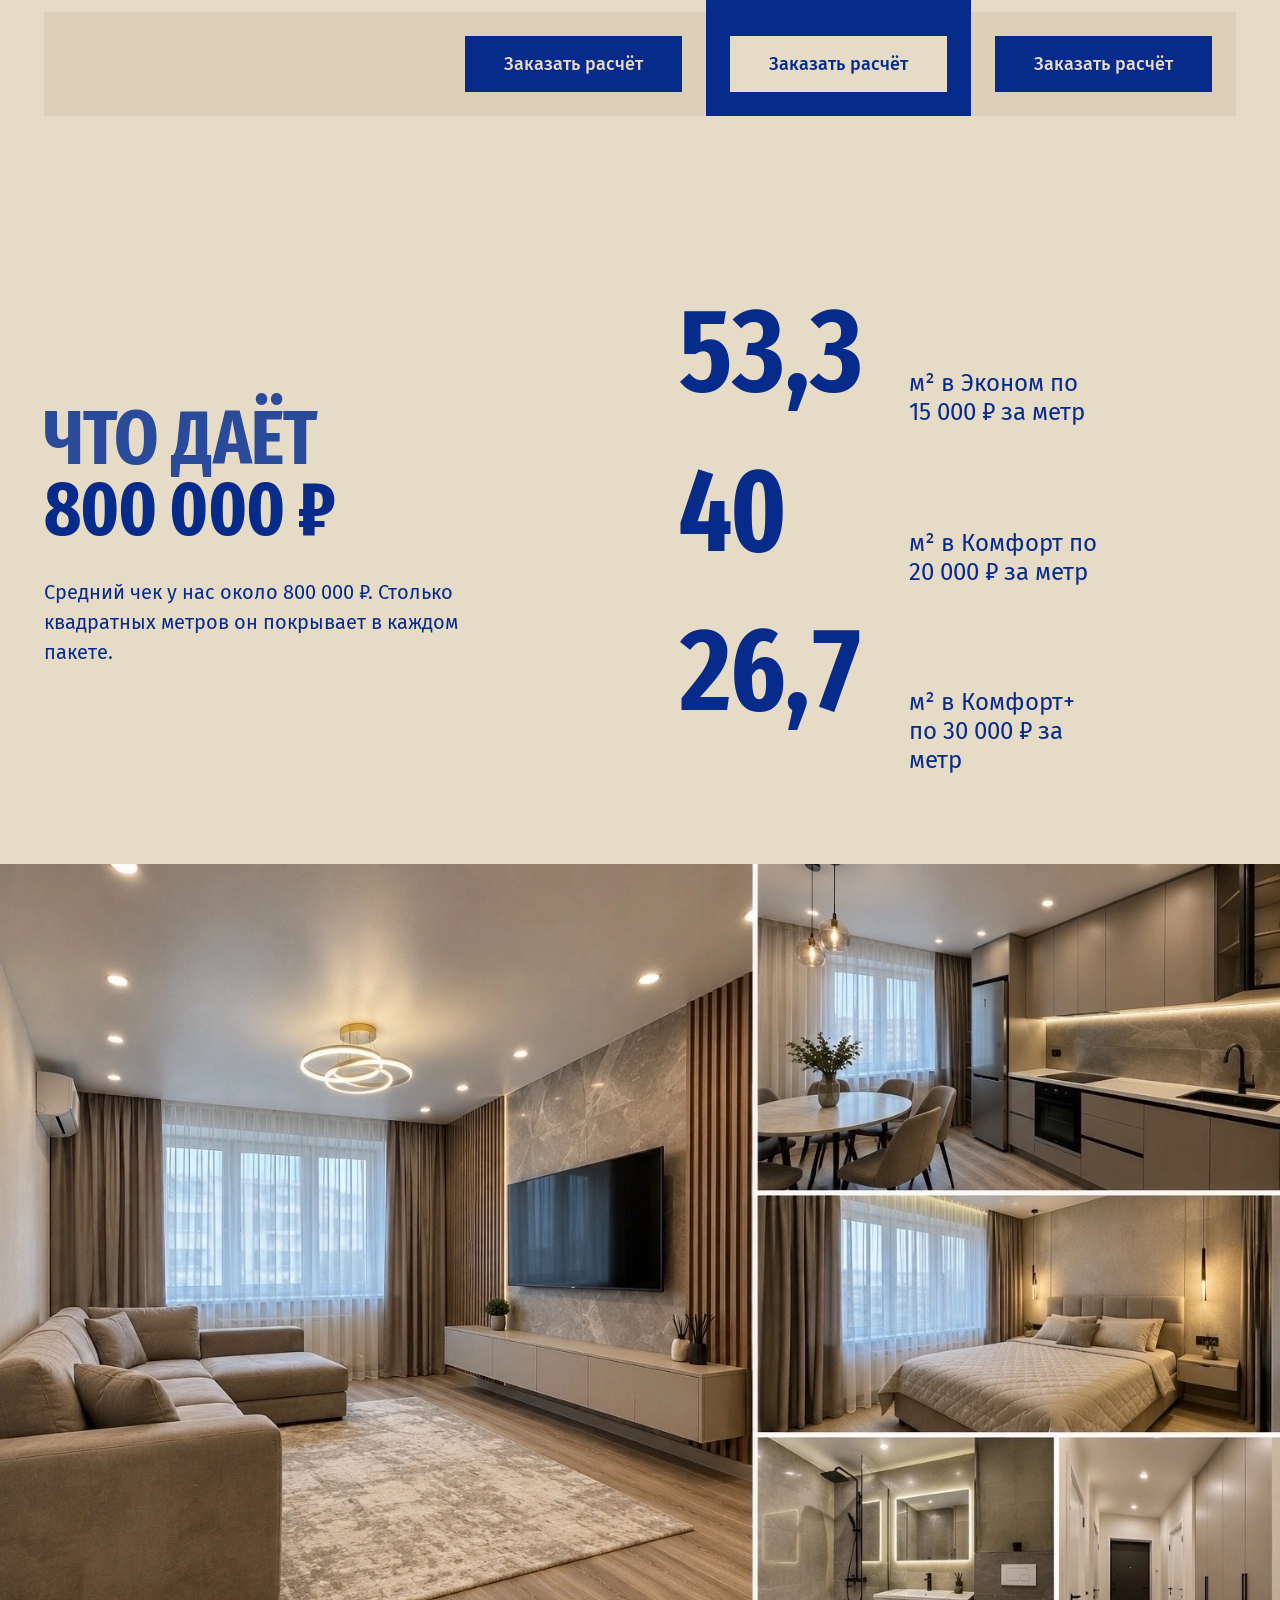
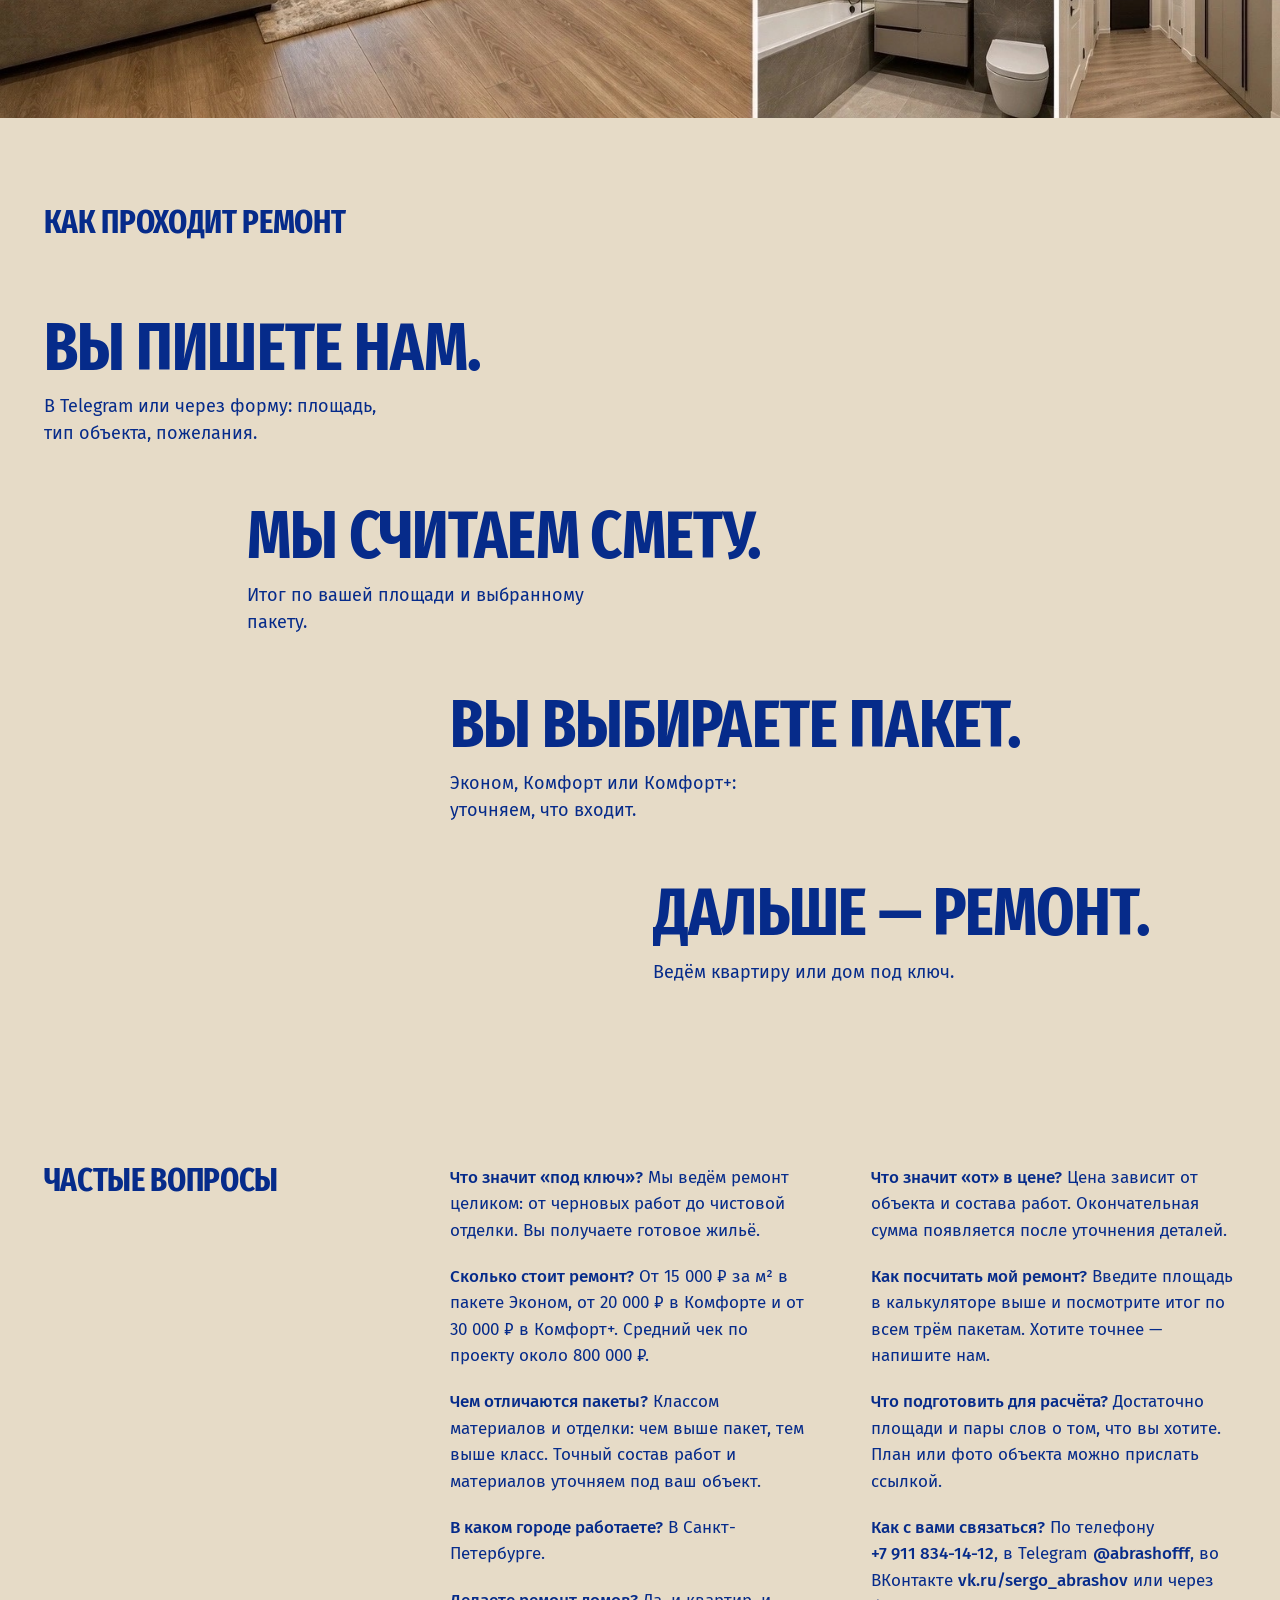
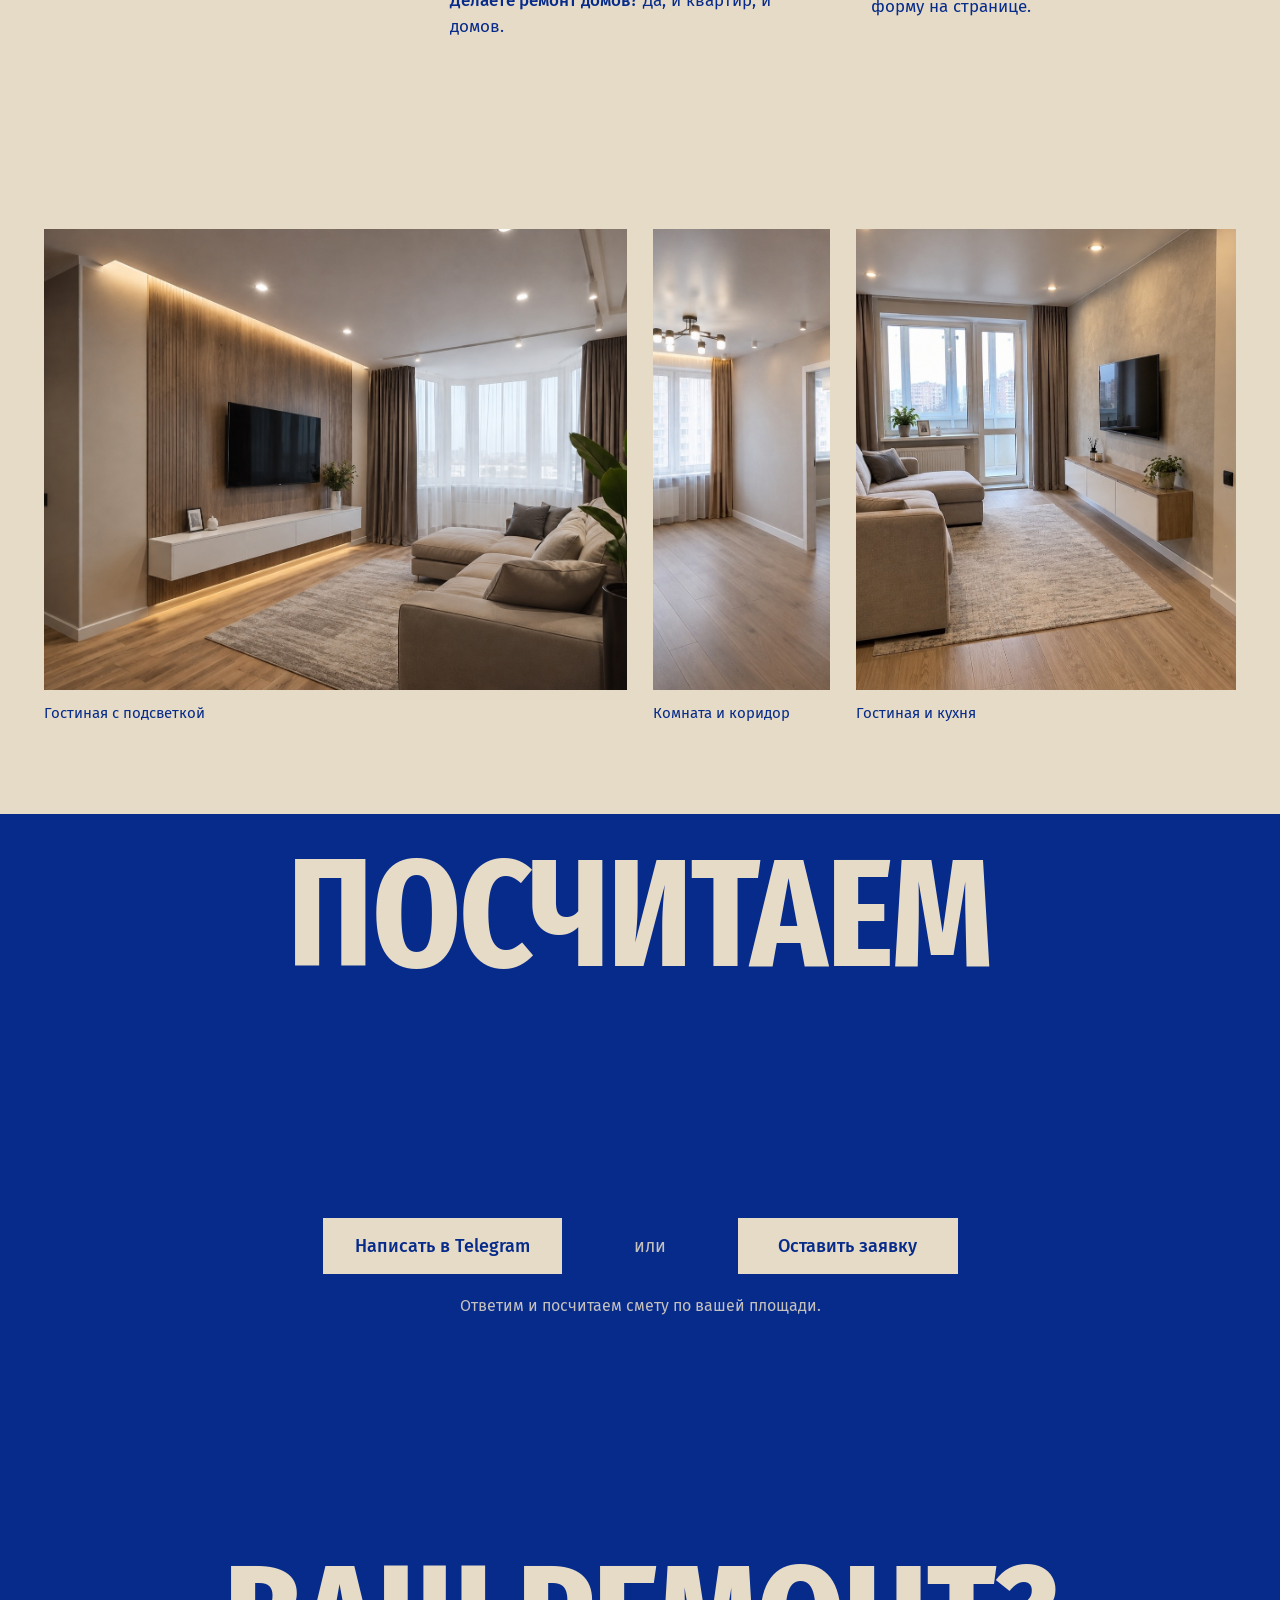
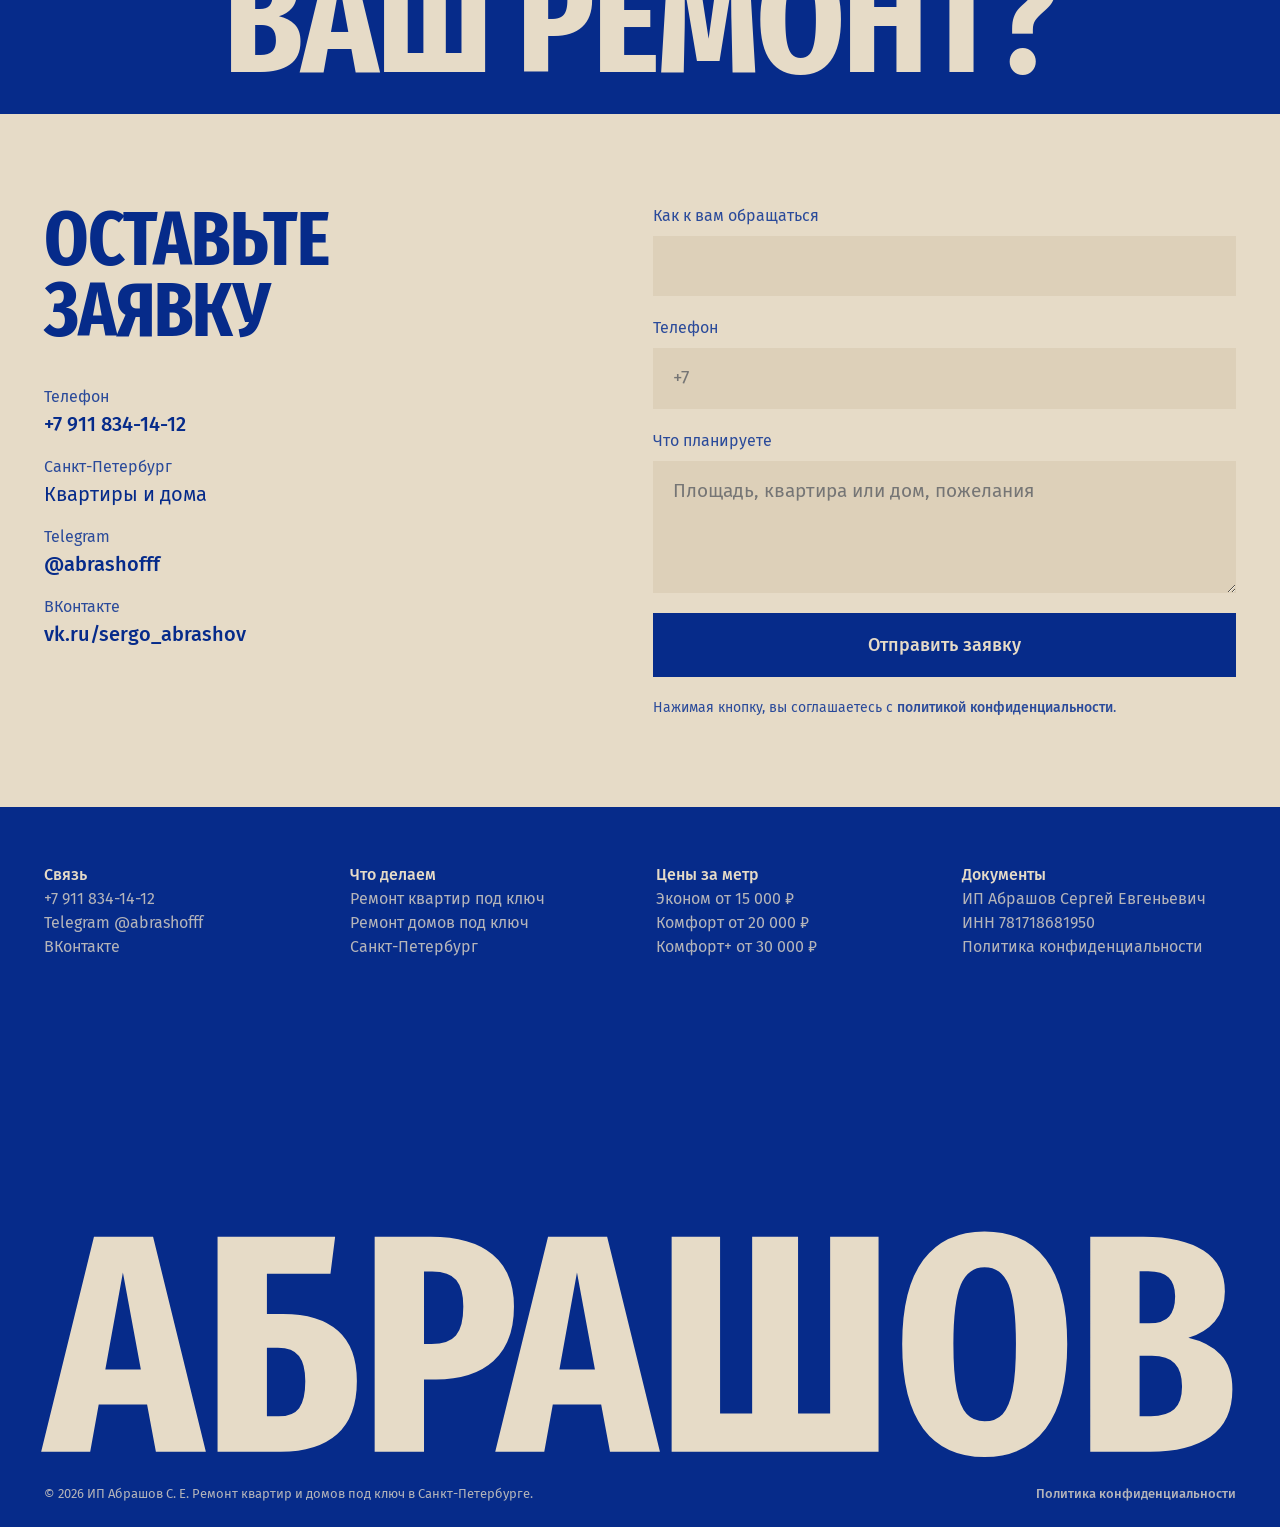
==== commit a73cb4fb: "Правки клиента: СПб, телефон, ИП, фото объектов, средний чек" ====
--- a/index.html
+++ b/index.html
@@ -3,8 +3,8 @@
 <head>
 <meta charset="UTF-8">
 <meta name="viewport" content="width=device-width, initial-scale=1">
-<title>Ремонт квартир и домов под ключ от 15 000 ₽ за м² — Абрашов</title>
-<meta name="description" content="Ремонт квартир и домов под ключ. Три пакета: Эконом от 15 000 ₽, Комфорт от 20 000 ₽, Комфорт+ от 30 000 ₽ за м². Посчитайте смету по своей площади за минуту.">
+<title>Ремонт квартир и домов под ключ в Санкт-Петербурге от 15 000 ₽ за м² — Абрашов</title>
+<meta name="description" content="Ремонт квартир и домов под ключ в Санкт-Петербурге. Три пакета: Эконом от 15 000 ₽, Комфорт от 20 000 ₽, Комфорт+ от 30 000 ₽ за м². Посчитайте смету по своей площади за минуту.">
 <meta name="theme-color" content="#e6dbc7">
 <meta property="og:title" content="Ремонт под ключ от 15 000 ₽ за м² — Абрашов">
 <meta property="og:description" content="Квартиры и дома. Три пакета с ценой за метр и калькулятор сметы.">
@@ -30,7 +30,7 @@
       <a class="link" href="#how">Как проходит</a>
       <a class="link" href="#faq">Вопросы</a>
     </nav>
-    <a class="link header__tg" href="https://t.me/abrashofff" target="_blank" rel="noopener">@abrashofff</a>
+    <a class="link header__tg" href="tel:+79118341412">+7 911 834-14-12</a>
     <button class="burger" id="burger" type="button" aria-expanded="false" aria-controls="menu">Меню</button>
   </div>
   <div class="menu" id="menu">
@@ -38,6 +38,7 @@
     <a href="#how">Как проходит</a>
     <a href="#faq">Вопросы</a>
     <a href="#contact">Заявка</a>
+    <a href="tel:+79118341412">+7 911 834-14-12</a>
   </div>
 </header>
 
@@ -46,7 +47,7 @@
     <div class="wrap">
       <div class="hero__row">
         <div class="hero__side">
-          <p class="hero__lead">Квартиры и дома. Три пакета с ценой за метр: считаете смету сами, за минуту.</p>
+          <p class="hero__lead">Квартиры и дома в Санкт-Петербурге. Три пакета с ценой за метр: считаете смету сами, за минуту.</p>
           <a class="btn" href="#smeta">Посчитать смету</a>
         </div>
         <h1 class="hero__title display" id="h1">
@@ -109,7 +110,7 @@
       <div class="grid ledger">
         <div class="ledger__head">
           <h2 class="ledger__title display rise" id="ledger-h"><span>Что даёт</span><span>800&nbsp;000&nbsp;₽</span></h2>
-          <p class="ledger__lead rise" style="--i:1">Около 800&nbsp;000&nbsp;₽ — типичный бюджет проекта. Столько квадратных метров он покрывает в каждом пакете.</p>
+          <p class="ledger__lead rise" style="--i:1">Средний чек у нас около 800&nbsp;000&nbsp;₽. Столько квадратных метров он покрывает в каждом пакете.</p>
         </div>
         <div class="ledger__rows">
           <div class="fig rise"><span class="fig__w">53</span><span class="fig__d">,3</span><p class="fig__cap">м² в Эконом по 15&nbsp;000&nbsp;₽ за метр</p></div>
@@ -123,7 +124,7 @@
 
   <section class="band" aria-label="Фото интерьера">
     <figure class="band__fig rise">
-      <img src="assets/modern-living-room-with-stylish-furniture-and.jpg" width="1920" height="1281" alt="Гостиная в квартире с отделкой в тёплых тонах, диван и окно с видом" loading="lazy" decoding="async">
+      <img src="assets/rooms-collage.jpg" width="1536" height="1024" alt="Готовая квартира: гостиная, кухня, спальня, ванная и прихожая в тёплых тонах" loading="lazy" decoding="async">
 
     </figure>
   </section>
@@ -146,13 +147,14 @@
         <h2 class="faq__title display rise" id="faq-h">Частые вопросы</h2>
         <div class="faq__text rise" style="--i:1">
           <p><b>Что значит «под ключ»?</b> Мы ведём ремонт целиком: от черновых работ до чистовой отделки. Вы получаете готовое жильё.</p>
-          <p><b>Сколько стоит ремонт?</b> От 15&nbsp;000&nbsp;₽ за м² в пакете Эконом, от 20&nbsp;000&nbsp;₽ в Комфорте и от 30&nbsp;000&nbsp;₽ в Комфорт+. Типичный проект выходит примерно на 800&nbsp;000&nbsp;₽.</p>
+          <p><b>Сколько стоит ремонт?</b> От 15&nbsp;000&nbsp;₽ за м² в пакете Эконом, от 20&nbsp;000&nbsp;₽ в Комфорте и от 30&nbsp;000&nbsp;₽ в Комфорт+. Средний чек по проекту около 800&nbsp;000&nbsp;₽.</p>
           <p><b>Чем отличаются пакеты?</b> Классом материалов и отделки: чем выше пакет, тем выше класс. Точный состав работ и материалов уточняем под ваш объект.</p>
+          <p><b>В каком городе работаете?</b> В Санкт-Петербурге.</p>
           <p><b>Делаете ремонт домов?</b> Да, и квартир, и домов.</p>
           <p><b>Что значит «от» в цене?</b> Цена зависит от объекта и состава работ. Окончательная сумма появляется после уточнения деталей.</p>
           <p><b>Как посчитать мой ремонт?</b> Введите площадь в калькуляторе выше и посмотрите итог по всем трём пакетам. Хотите точнее — напишите нам.</p>
           <p><b>Что подготовить для расчёта?</b> Достаточно площади и пары слов о том, что вы хотите. План или фото объекта можно прислать ссылкой.</p>
-          <p><b>Как с вами связаться?</b> В Telegram <a class="link" href="https://t.me/abrashofff" target="_blank" rel="noopener">@abrashofff</a>, во ВКонтакте <a class="link" href="https://vk.ru/sergo_abrashov" target="_blank" rel="noopener">vk.ru/sergo_abrashov</a> или через форму на странице.</p>
+          <p><b>Как с вами связаться?</b> По телефону <a class="link" href="tel:+79118341412">+7&nbsp;911&nbsp;834-14-12</a>, в Telegram <a class="link" href="https://t.me/abrashofff" target="_blank" rel="noopener">@abrashofff</a>, во ВКонтакте <a class="link" href="https://vk.ru/sergo_abrashov" target="_blank" rel="noopener">vk.ru/sergo_abrashov</a> или через форму на странице.</p>
         </div>
       </div>
     </div>
@@ -162,9 +164,9 @@
   <section class="section trio" aria-label="Этапы ремонта на фото">
     <div class="wrap">
       <div class="trio__grid">
-        <figure class="trio__a rise"><img src="assets/kitchen-renovation-project-floors-finished-microwave-in.jpg" width="1920" height="1440" alt="Кухня с кирпичной стеной после ремонта" loading="lazy" decoding="async"><figcaption>Кухня с открытой кирпичной кладкой</figcaption></figure>
-        <figure class="trio__b rise" style="--i:1"><img src="assets/a-paint-roller-with-a-red-handle.jpg" width="1536" height="2048" alt="Малярный валик у стены, наполовину покрашенной" loading="lazy" decoding="async"><figcaption>Покраска стен</figcaption></figure>
-        <figure class="trio__c rise" style="--i:2"><img src="assets/faubourg-marigny-new-orleans-interior-of-recently.jpg" width="1920" height="2560" alt="Кухня-столовая с деревянной столешницей и паркетом" loading="lazy" decoding="async"><figcaption>Кухня-столовая с паркетом</figcaption></figure>
+        <figure class="trio__a rise"><img src="assets/living-tv-wall.jpg" width="1536" height="1024" alt="Гостиная с деревянной панелью за телевизором и подсветкой" loading="lazy" decoding="async"><figcaption>Гостиная с подсветкой</figcaption></figure>
+        <figure class="trio__b rise" style="--i:1"><img src="assets/hall-and-window.jpg" width="1536" height="1024" alt="Комната с окном и тёплой подсветкой после ремонта" loading="lazy" decoding="async"><figcaption>Комната и коридор</figcaption></figure>
+        <figure class="trio__c rise" style="--i:2"><img src="assets/living-room.jpg" width="1448" height="1086" alt="Гостиная, соединённая с кухней-столовой, светлый ламинат" loading="lazy" decoding="async"><figcaption>Гостиная и кухня</figcaption></figure>
       </div>
     </div>
   </section>
@@ -187,6 +189,8 @@
         <div class="contact__head">
           <h2 class="contact__title display rise" id="contact-h">Оставьте<br>заявку</h2>
           <ul class="contact__list rise" style="--i:1">
+            <li><span>Телефон</span><a class="link" href="tel:+79118341412">+7 911 834-14-12</a></li>
+            <li><span>Санкт-Петербург</span>Квартиры и дома</li>
             <li><span>Telegram</span><a class="link" href="https://t.me/abrashofff" target="_blank" rel="noopener">@abrashofff</a></li>
             <li><span>ВКонтакте</span><a class="link" href="https://vk.ru/sergo_abrashov" target="_blank" rel="noopener">vk.ru/sergo_abrashov</a></li>
           </ul>
@@ -216,10 +220,10 @@
 <footer class="footer on-ink">
   <div class="wrap">
     <div class="footer__cols">
-      <ul><li>Связь</li><li><a href="https://t.me/abrashofff" target="_blank" rel="noopener">Telegram @abrashofff</a></li><li><a href="https://vk.ru/sergo_abrashov" target="_blank" rel="noopener">ВКонтакте</a></li></ul>
-      <ul><li>Что делаем</li><li>Ремонт квартир под ключ</li><li>Ремонт домов под ключ</li></ul>
+      <ul><li>Связь</li><li><a href="tel:+79118341412">+7 911 834-14-12</a></li><li><a href="https://t.me/abrashofff" target="_blank" rel="noopener">Telegram @abrashofff</a></li><li><a href="https://vk.ru/sergo_abrashov" target="_blank" rel="noopener">ВКонтакте</a></li></ul>
+      <ul><li>Что делаем</li><li>Ремонт квартир под ключ</li><li>Ремонт домов под ключ</li><li>Санкт-Петербург</li></ul>
       <ul><li>Цены за метр</li><li>Эконом от 15 000 ₽</li><li>Комфорт от 20 000 ₽</li><li>Комфорт+ от 30 000 ₽</li></ul>
-      <ul><li>Документы</li><li><a href="privacy.html">Политика конфиденциальности</a></li></ul>
+      <ul><li>Документы</li><li>ИП Абрашов Сергей Евгеньевич</li><li>ИНН 781718681950</li><li><a href="privacy.html">Политика конфиденциальности</a></li></ul>
     </div>
   </div>
   <div></div>
@@ -228,9 +232,7 @@
       <svg viewBox="0 0 1000 200" preserveAspectRatio="xMidYMax meet"><text x="0" y="190" font-size="260" textLength="1000" lengthAdjust="spacingAndGlyphs">АБРАШОВ</text></svg>
     </div>
     <div class="footer__legal">
-      <p class="credits">Фото: <a href="https://commons.wikimedia.org/wiki/File:Modern_living_room_with_stylish_furniture_and_a_view_of_the_outdoors_in_a_cozy_apartment_setting.jpg">гостиная</a>, Shixart1985, <a href="https://creativecommons.org/licenses/by/2.0">CC BY 2.0</a>; <a href="https://wordpress.org/photos/photo/8756a21a02/">валик</a>, Anup Neupane, CC0; <a href="https://commons.wikimedia.org/wiki/File:Kitchen_renovation_project_floors_finished_microwave_in_walls_painted_blinds_in.JPG">кухня</a>, Tomwsulcer, CC0; <a href="https://commons.wikimedia.org/wiki/File:Faubourg_Marigny,_New_Orleans_-_Interior_of_recently_renovated_house_-_04.jpg">кухня-столовая</a>, Infrogmation of New Orleans, <a href="https://creativecommons.org/licenses/by/2.0">CC BY 2.0</a>, через Wikimedia Commons и WordPress Photo Directory.</p>
-      
-      <span>© <span id="year">2026</span> Абрашов. Ремонт квартир и домов под ключ.</span>
+      <span>© <span id="year">2026</span> ИП Абрашов С. Е. Ремонт квартир и домов под ключ в Санкт-Петербурге.</span>
       <a class="link" href="privacy.html">Политика конфиденциальности</a>
     </div>
   </div>
--- a/styles.css
+++ b/styles.css
@@ -344,7 +344,7 @@
 /* ---------- фото ---------- */
 .band { padding: 0; }
 .band__fig { position: relative; }
-.band__fig img { width: 100%; height: clamp(320px, 52vw, 820px); object-fit: cover; object-position: 50% 60%; }
+.band__fig img { width: 100%; height: auto; }
 figcaption { font-size: 15px; padding: 12px var(--m) 0; color: var(--ink); }
 .trio__grid { --h: clamp(300px, 36vw, 600px); display: grid; grid-template-columns: repeat(12, minmax(0, 1fr)); column-gap: clamp(16px, 2vw, 32px); align-items: end; }
 .trio__a { grid-column: 1 / span 6; }
@@ -352,9 +352,9 @@
 .trio__c { grid-column: 9 / span 4; }
 .trio figure { margin: 0; }
 .trio img { width: 100%; height: var(--h); object-fit: cover; }
-.trio__a img { object-position: 30% 50%; }
-.trio__b img { object-position: 50% 30%; }
-.trio__c img { object-position: 70% 75%; }
+.trio__a img { object-position: 40% 50%; }
+.trio__b img { object-position: 30% 50%; }
+.trio__c img { object-position: 30% 60%; }
 .trio figcaption { padding-inline: 0; }
 .credits { font-size: 13px; max-width: 100ch; }
 .credits a { text-decoration: underline; }
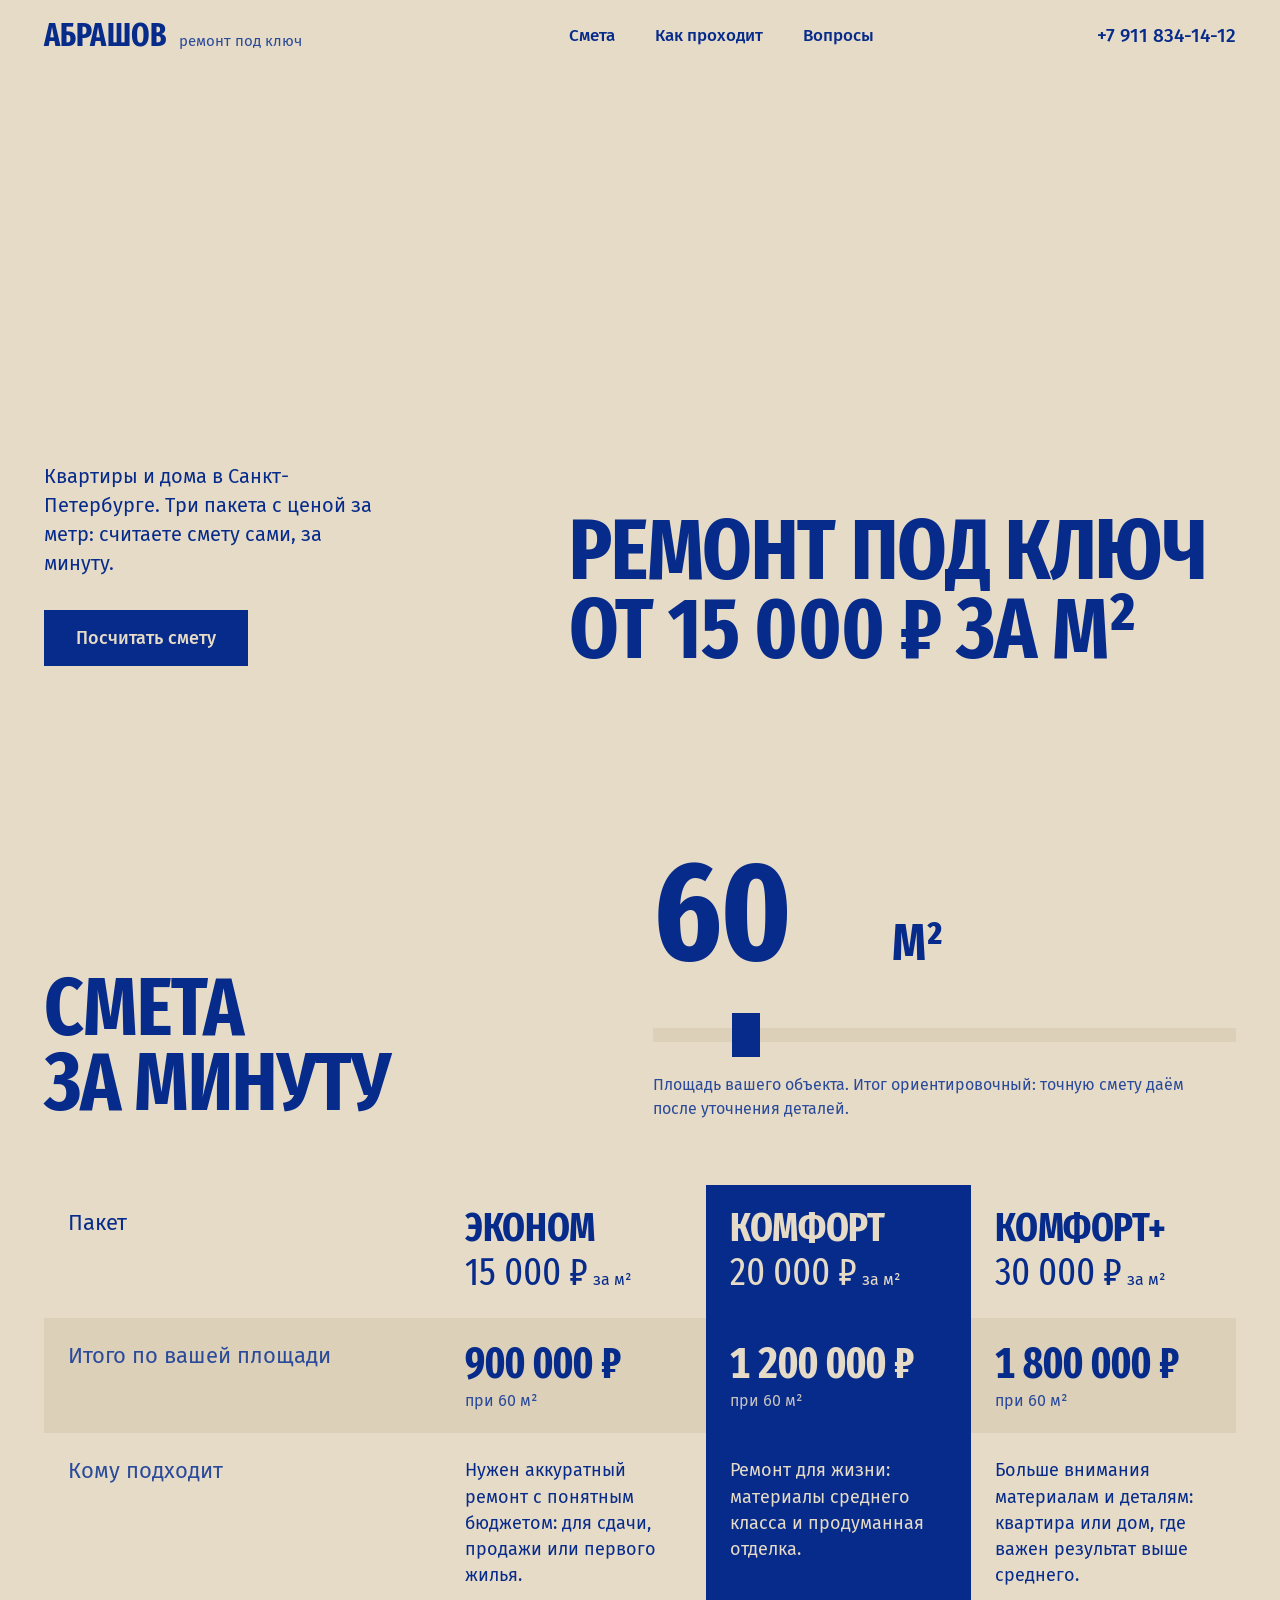
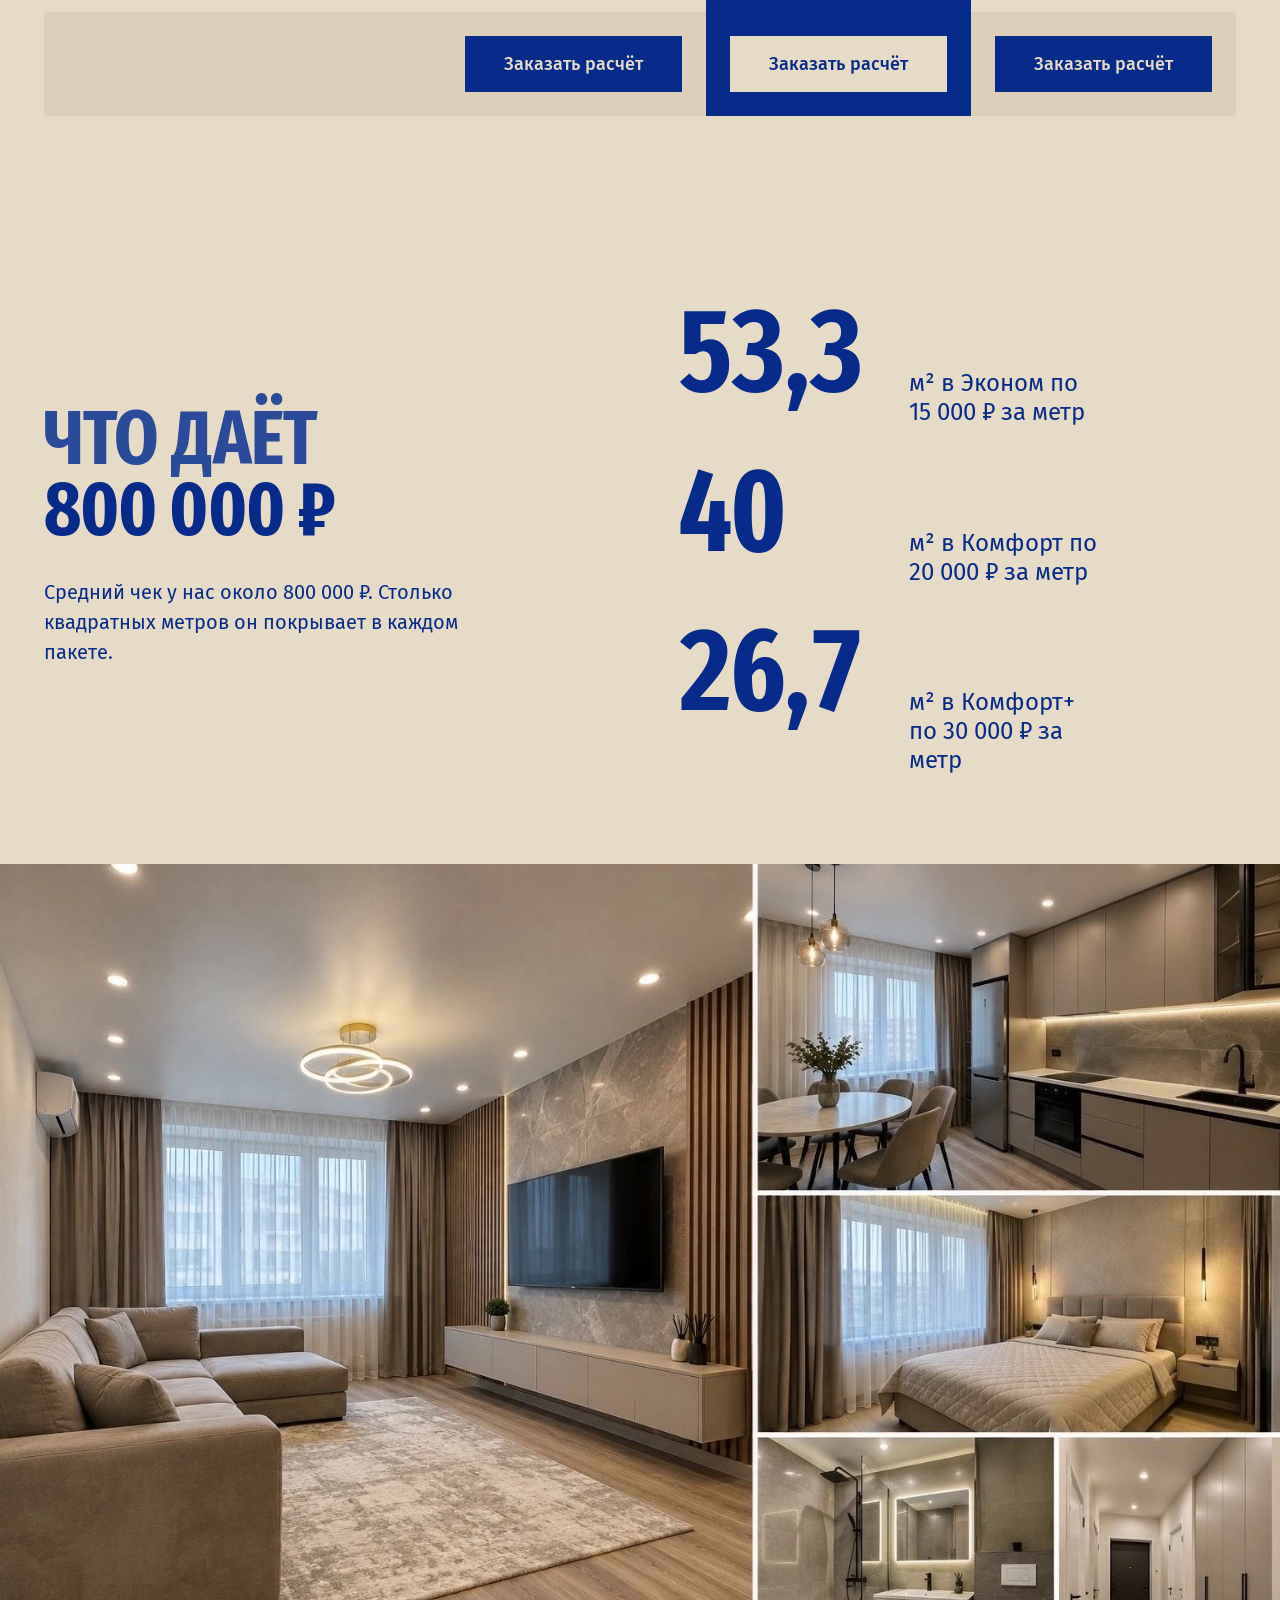
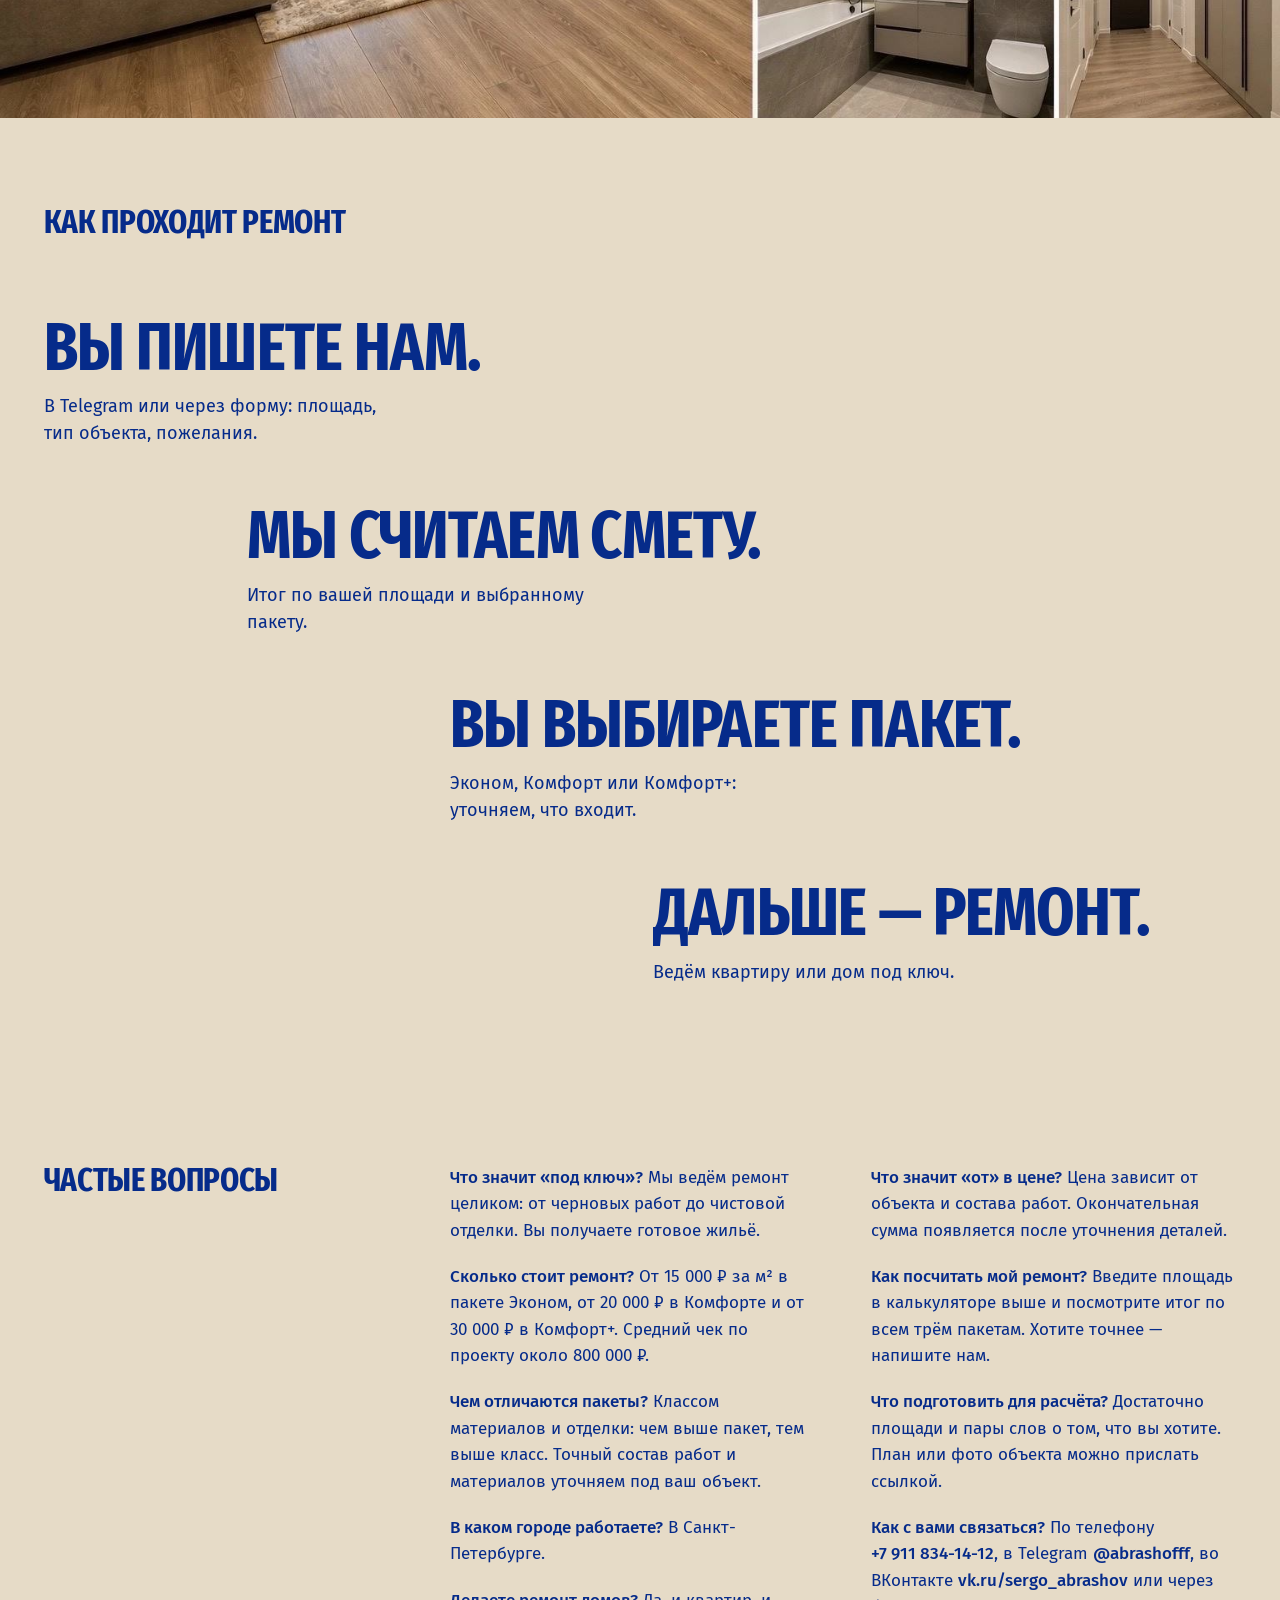
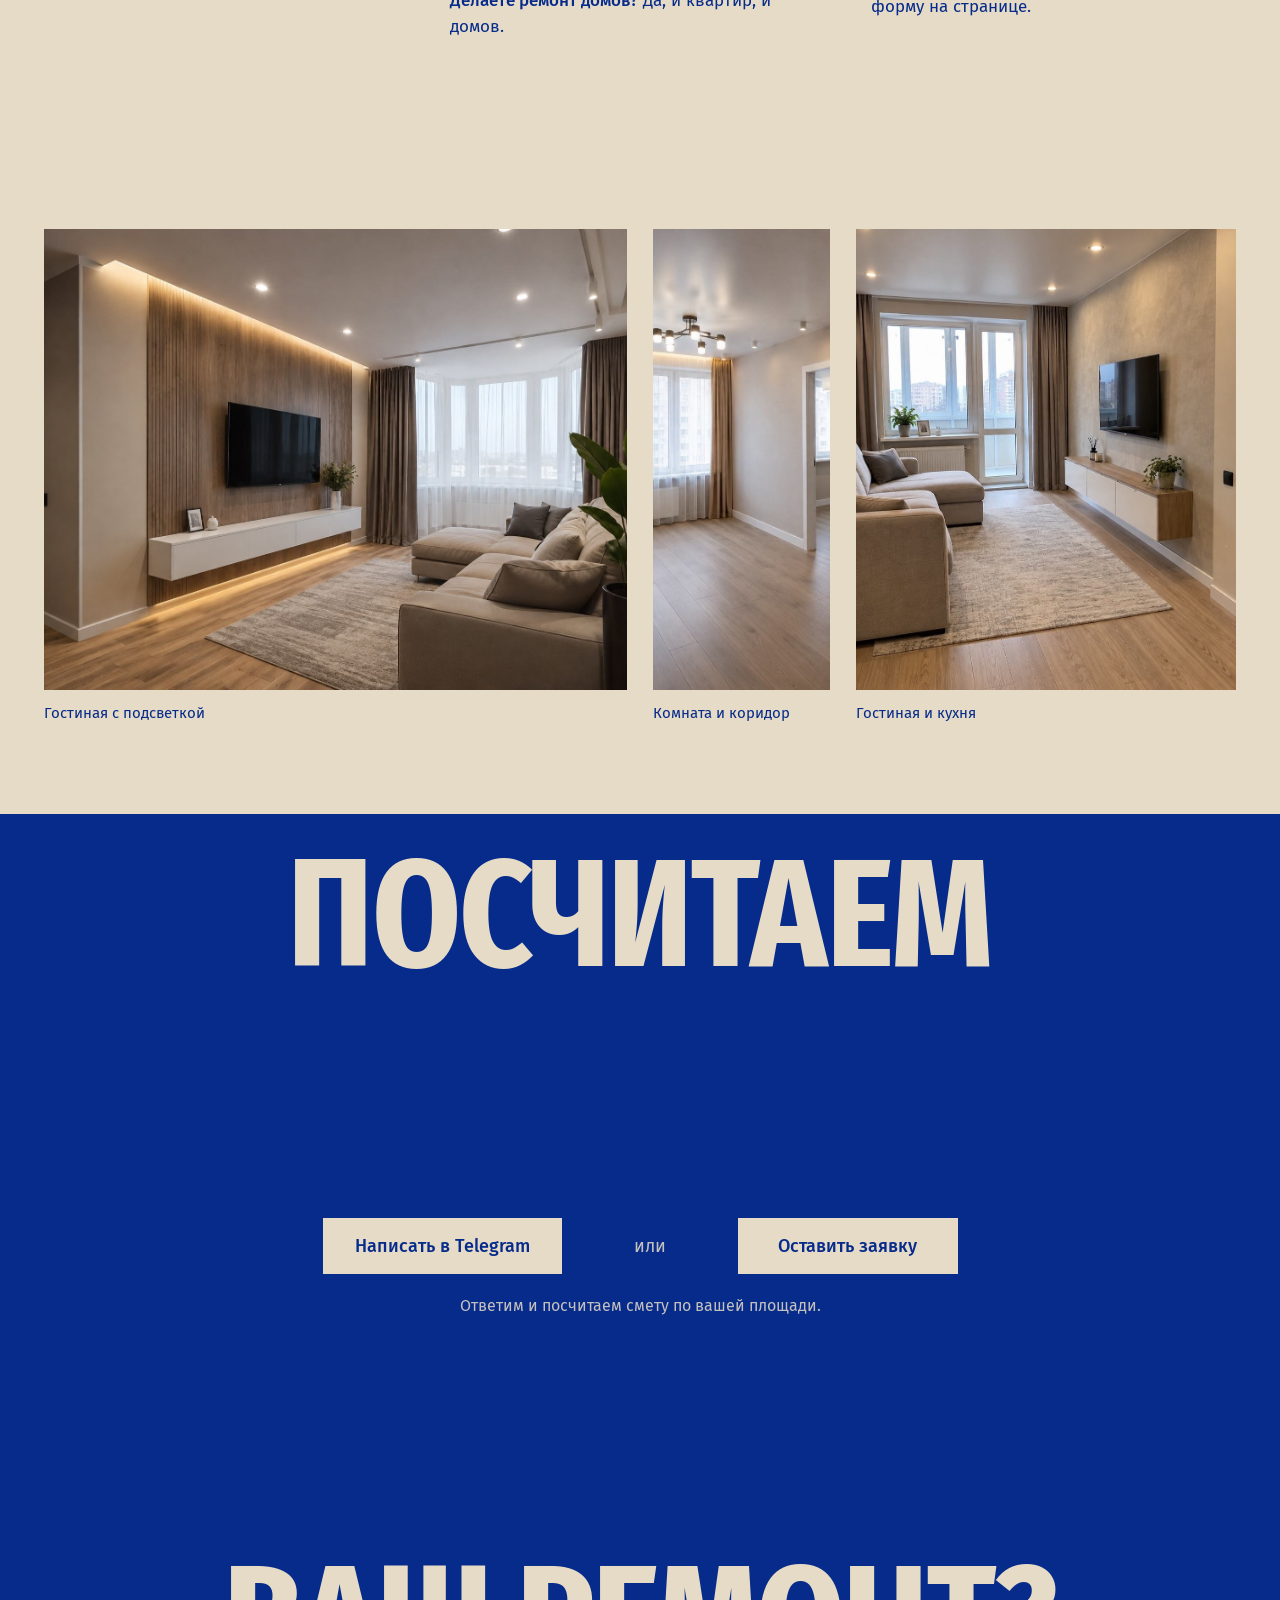
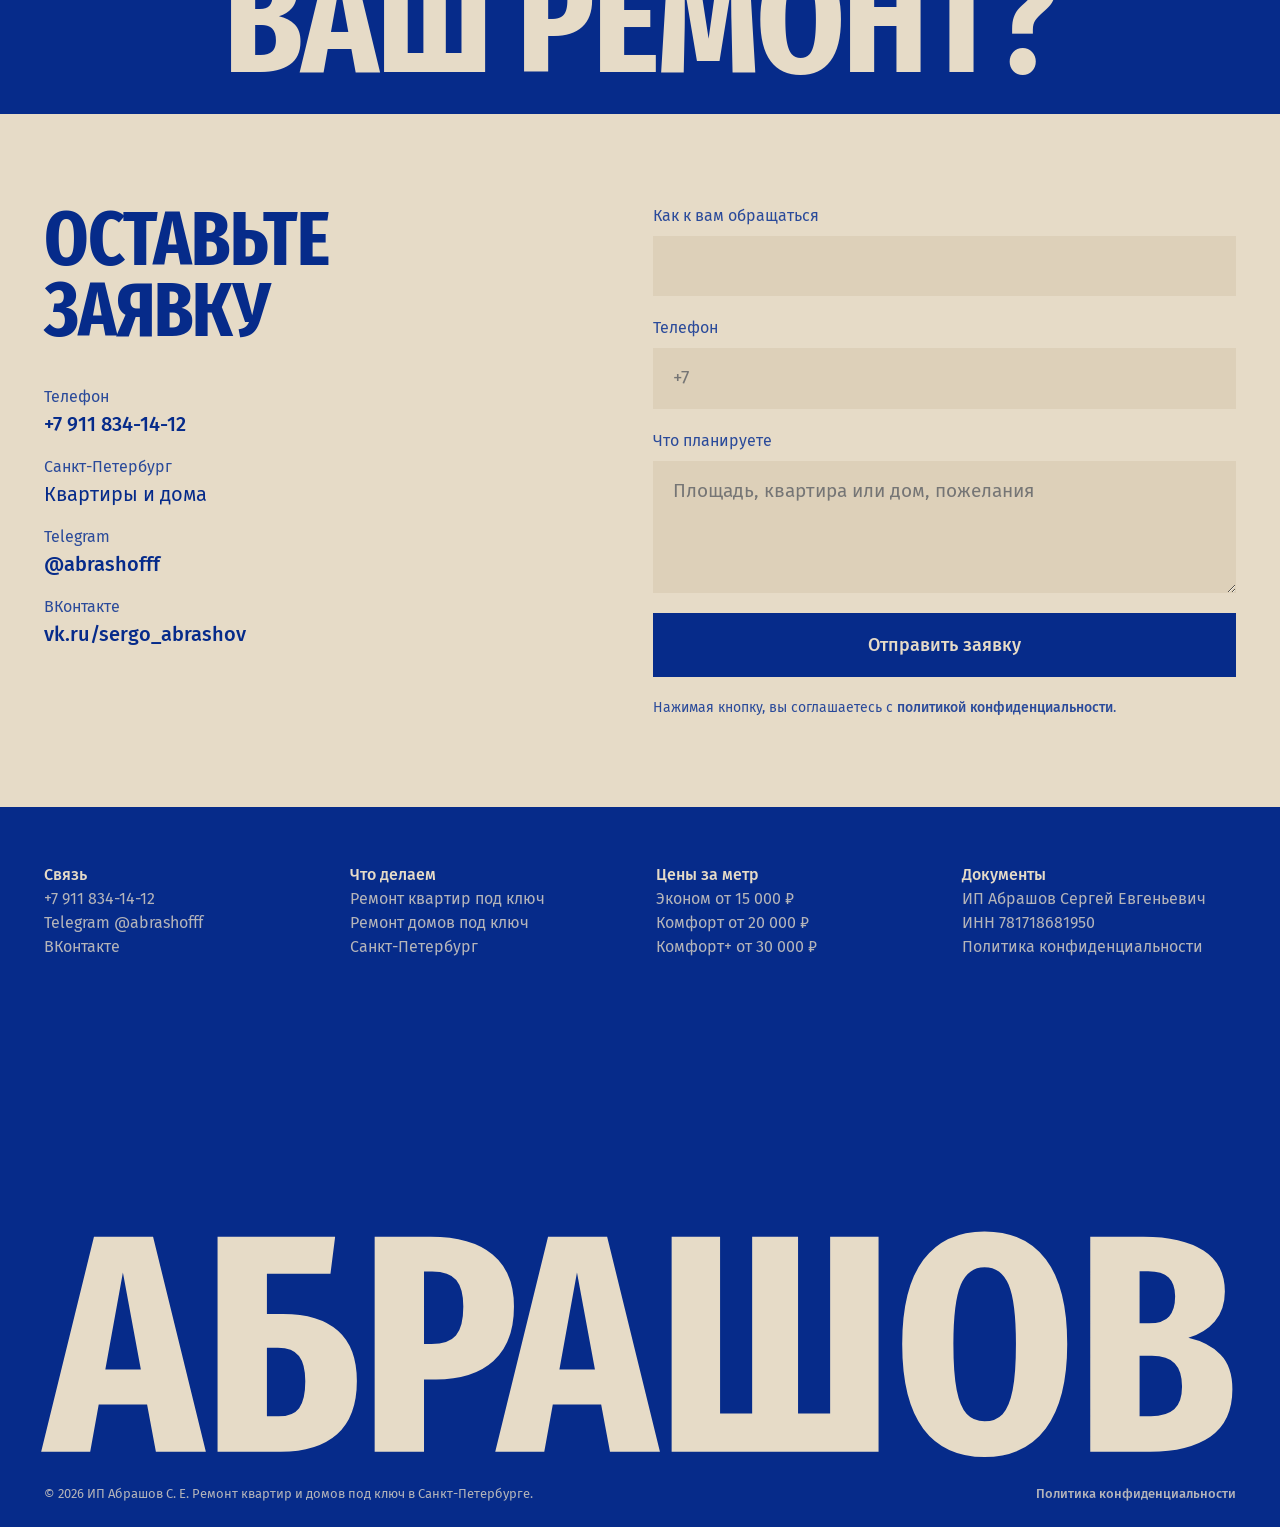
==== commit b1a4a9e6: "SEO и перенос на abrashov-remont.ru: canonical, schema, sitemap, блог, первая статья, CNAME" ====
--- a/index.html
+++ b/index.html
@@ -6,6 +6,10 @@
 <title>Ремонт квартир и домов под ключ в Санкт-Петербурге от 15 000 ₽ за м² — Абрашов</title>
 <meta name="description" content="Ремонт квартир и домов под ключ в Санкт-Петербурге. Три пакета: Эконом от 15 000 ₽, Комфорт от 20 000 ₽, Комфорт+ от 30 000 ₽ за м². Посчитайте смету по своей площади за минуту.">
 <meta name="theme-color" content="#e6dbc7">
+<link rel="canonical" href="https://abrashov-remont.ru/">
+<meta property="og:url" content="https://abrashov-remont.ru/">
+<meta property="og:locale" content="ru_RU">
+<meta property="og:site_name" content="Абрашов">
 <meta property="og:title" content="Ремонт под ключ от 15 000 ₽ за м² — Абрашов">
 <meta property="og:description" content="Квартиры и дома. Три пакета с ценой за метр и калькулятор сметы.">
 <meta property="og:type" content="website">
@@ -15,6 +19,9 @@
 <link rel="preconnect" href="https://fonts.gstatic.com" crossorigin>
 <link href="https://fonts.googleapis.com/css2?family=Fira+Sans+Extra+Condensed:wght@400;700&family=Fira+Sans:wght@400;500&display=swap" rel="stylesheet">
 <link rel="stylesheet" href="styles.css">
+<link rel="stylesheet" href="blog/blog.css">
+<link rel="alternate" type="application/rss+xml" title="Блог" href="feed.xml">
+<script type="application/ld+json">{"@context":"https://schema.org","@type":"HomeAndConstructionBusiness","name":"Абрашов — ремонт квартир и домов под ключ","url":"https://abrashov-remont.ru/","telephone":"+7 911 834-14-12","areaServed":{"@type":"City","name":"Санкт-Петербург"},"address":{"@type":"PostalAddress","addressLocality":"Санкт-Петербург","addressCountry":"RU"},"description":"Ремонт квартир и домов под ключ в Санкт-Петербурге. Три пакета: Эконом от 15 000 ₽, Комфорт от 20 000 ₽, Комфорт+ от 30 000 ₽ за м².","sameAs":["https://t.me/abrashofff","https://vk.ru/sergo_abrashov"],"makesOffer":[{"@type":"Offer","name":"Ремонт под ключ, пакет Эконом","priceSpecification":{"@type":"UnitPriceSpecification","price":"15000","priceCurrency":"RUB","unitText":"м²","minPrice":"15000"}},{"@type":"Offer","name":"Ремонт под ключ, пакет Комфорт","priceSpecification":{"@type":"UnitPriceSpecification","price":"20000","priceCurrency":"RUB","unitText":"м²","minPrice":"20000"}},{"@type":"Offer","name":"Ремонт под ключ, пакет Комфорт+","priceSpecification":{"@type":"UnitPriceSpecification","price":"30000","priceCurrency":"RUB","unitText":"м²","minPrice":"30000"}}]}</script>
 </head>
 <body>
 <a class="skip" href="#smeta">К смете</a>
@@ -29,7 +36,7 @@
       <a class="link" href="#smeta">Смета</a>
       <a class="link" href="#how">Как проходит</a>
       <a class="link" href="#faq">Вопросы</a>
-    </nav>
+    <!-- BLOGNAV:START --><!-- BLOGNAV:END --></nav>
     <a class="link header__tg" href="tel:+79118341412">+7 911 834-14-12</a>
     <button class="burger" id="burger" type="button" aria-expanded="false" aria-controls="menu">Меню</button>
   </div>
@@ -215,6 +222,7 @@
       </div>
     </div>
   </section>
+<!-- BLOG:START --><!-- BLOG:END -->
 </main>
 
 <footer class="footer on-ink">
--- a/blog/blog.css
+++ b/blog/blog.css
@@ -0,0 +1,94 @@
+/* Стили блога. Цвета берутся из палитры сайта: install.mjs прописывает --b-* в blog.config.json (theme). */
+:root { --b-bg: #fff; --b-surface: #fff; --b-ink: #18181b; --b-text: #2b2b30; --b-soft: #6b6b73; --b-line: #e5e5e5; --b-accent: #2563eb; --b-accent-soft: #eef3ff; --b-radius: 16px; }
+.blog { padding: 112px 0 72px; background: var(--b-bg); color: var(--b-text); }
+.blog > section, .blog > article { width: 100%; max-width: 1160px; margin: 0 auto; padding: 0 20px; }
+.b-crumbs { display: flex; gap: 8px; flex-wrap: wrap; font-size: 14px; color: var(--b-soft); margin-bottom: 22px; }
+.b-crumbs a { color: var(--b-soft); text-decoration: none; }
+.b-crumbs a:hover { color: var(--b-accent); }
+.b-meta { display: flex; flex-wrap: wrap; align-items: center; gap: 6px 14px; font-size: 14px; color: var(--b-soft); }
+.b-chip { display: inline-block; padding: 3px 12px; border-radius: 999px; background: var(--b-accent-soft); color: var(--b-accent); font-weight: 600; font-size: 13px; }
+.b-head h1 { font-family: var(--ff-head, inherit); color: var(--b-ink); font-size: clamp(28px, 4.4vw, 46px); line-height: 1.15; margin: 14px 0 16px; letter-spacing: -0.01em; }
+.b-lead { font-size: 19px; line-height: 1.55; color: var(--b-soft); max-width: 720px; }
+.b-author { margin-top: 14px; font-size: 14px; color: var(--b-soft); }
+
+/* Статья */
+.b-article { max-width: 780px !important; }
+.b-cover { margin: 28px 0 8px; border-radius: var(--b-radius); overflow: hidden; }
+.b-cover img { display: block; width: 100%; height: auto; }
+.b-toc { margin: 28px 0; padding: 20px 24px; border: 1px solid var(--b-line); border-radius: var(--b-radius); background: var(--b-surface); }
+.b-toc ol { list-style: none; margin: 10px 0 0; padding: 0; }
+.b-toc li + li { margin-top: 6px; }
+.b-toc a { color: var(--b-text); text-decoration: none; }
+.b-toc a:hover { color: var(--b-accent); }
+.b-content { font-size: 18px; line-height: 1.75; margin-top: 28px; }
+.b-content h2 { font-family: var(--ff-head, inherit); color: var(--b-ink); font-size: clamp(24px, 3vw, 31px); line-height: 1.25; margin: 2em 0 .6em; scroll-margin-top: 100px; }
+.b-content h3 { font-family: var(--ff-head, inherit); color: var(--b-ink); font-size: 22px; margin: 1.6em 0 .5em; scroll-margin-top: 100px; }
+.b-content p { margin: 0 0 1.1em; }
+.b-content ul, .b-content ol { margin: 0 0 1.2em; padding-left: 1.4em; }
+.b-content ul { list-style: disc; }
+.b-content ol { list-style: decimal; }
+.b-content li + li { margin-top: 8px; }
+.b-content li::marker { color: var(--b-accent); }
+.b-content a { color: var(--b-accent); text-decoration: underline; text-underline-offset: 3px; }
+.b-content img { max-width: 100%; height: auto; border-radius: 12px; margin: 8px 0; }
+.b-content hr { border: 0; border-top: 1px solid var(--b-line); margin: 2em 0; }
+.b-content blockquote { margin: 1.4em 0; padding: 16px 22px; border-left: 4px solid var(--b-accent); background: var(--b-accent-soft); border-radius: 0 12px 12px 0; }
+.b-content blockquote p:last-child { margin-bottom: 0; }
+.b-content code { background: var(--b-accent-soft); padding: 2px 6px; border-radius: 6px; font-size: .92em; }
+.b-content pre { overflow-x: auto; padding: 16px; border-radius: 12px; background: var(--b-accent-soft); margin: 0 0 1.2em; }
+.b-table { overflow-x: auto; margin: 1.4em 0; border: 1px solid var(--b-line); border-radius: 12px; }
+.b-table table { width: 100%; border-collapse: collapse; font-size: 16px; line-height: 1.5; }
+.b-table th, .b-table td { padding: 12px 16px; text-align: left; border-bottom: 1px solid var(--b-line); vertical-align: top; }
+.b-table th { background: var(--b-accent-soft); color: var(--b-ink); font-weight: 600; white-space: nowrap; }
+.b-table tr:last-child td { border-bottom: 0; }
+
+.b-faq { margin-top: 44px; }
+.b-faq h2 { font-family: var(--ff-head, inherit); color: var(--b-ink); font-size: 28px; margin-bottom: 16px; }
+.b-faq details { border: 1px solid var(--b-line); border-radius: 12px; background: var(--b-surface); margin-bottom: 10px; padding: 0 20px; }
+.b-faq summary { cursor: pointer; padding: 16px 0; font-weight: 600; color: var(--b-ink); list-style: none; display: flex; justify-content: space-between; gap: 16px; }
+.b-faq summary::-webkit-details-marker { display: none; }
+.b-faq summary::after { content: '+'; color: var(--b-accent); font-size: 22px; line-height: 1; }
+.b-faq details[open] summary::after { content: '−'; }
+.b-faq details p { padding: 0 0 18px; color: var(--b-text); line-height: 1.65; }
+.b-disclaimer { margin-top: 32px; font-size: 14px; line-height: 1.55; color: var(--b-soft); padding-top: 16px; border-top: 1px solid var(--b-line); }
+.b-cta { margin-top: 40px; padding: 32px; border-radius: var(--b-radius); background: var(--b-accent-soft); border: 1px solid var(--b-line); text-align: left; }
+.b-cta h2 { font-family: var(--ff-head, inherit); color: var(--b-ink); font-size: 26px; margin-bottom: 8px; }
+.b-cta p { margin-bottom: 18px; color: var(--b-text); max-width: 560px; }
+.b-cta__btn { display: inline-flex; }
+.b-preview { margin: 0 0 22px; padding: 12px 16px; border-radius: 12px; background: #fff4d6; color: #6b4e00; font-size: 14px; border: 1px solid #f0d98a; }
+
+/* Карточки */
+.b-grid { display: grid; grid-template-columns: repeat(3, 1fr); gap: 24px; margin-top: 32px; }
+.b-card { display: flex; flex-direction: column; background: var(--b-surface); border: 1px solid var(--b-line); border-radius: var(--b-radius); overflow: hidden; transition: transform .2s, box-shadow .2s; }
+.b-card:hover { transform: translateY(-3px); box-shadow: 0 16px 36px rgba(20, 20, 30, .09); }
+.b-card__img { display: block; aspect-ratio: 16 / 10; overflow: hidden; background: var(--b-accent-soft); }
+.b-card__img img { width: 100%; height: 100%; object-fit: cover; display: block; }
+.b-card__body { display: flex; flex-direction: column; gap: 10px; padding: 22px; flex: 1; }
+.b-card h3 { font-family: var(--ff-head, inherit); font-size: 20px; line-height: 1.3; margin: 0; }
+.b-card h3 a { color: var(--b-ink); text-decoration: none; }
+.b-card h3 a:hover { color: var(--b-accent); }
+.b-card p { color: var(--b-soft); font-size: 15px; line-height: 1.55; margin: 0; }
+.b-more { margin-top: auto; padding-top: 6px; color: var(--b-accent); font-weight: 600; text-decoration: none; }
+.b-more::after { content: ' →'; }
+.b-related { margin-top: 72px !important; }
+.b-related h2, .b-home h2 { font-family: var(--ff-head, inherit); color: var(--b-ink); font-size: clamp(26px, 3.4vw, 36px); }
+.b-empty { margin-top: 32px; color: var(--b-soft); }
+
+/* Блок на главной */
+.b-home { padding: 88px 0; background: var(--b-bg); }
+.b-home .container { max-width: 1160px; margin: 0 auto; padding: 0 20px; }
+.b-home__head { display: flex; justify-content: space-between; align-items: flex-end; gap: 16px; flex-wrap: wrap; }
+.b-home .b-more { margin-top: 0; }
+
+@media (max-width: 960px) { .b-grid { grid-template-columns: repeat(2, 1fr); } }
+@media (max-width: 640px) {
+  .blog { padding: 92px 0 48px; }
+  .b-grid { grid-template-columns: 1fr; gap: 18px; }
+  .b-content { font-size: 17px; }
+  .b-lead { font-size: 17px; }
+  .b-cta { padding: 24px 20px; }
+  .b-home { padding: 56px 0; }
+}
+
+/* тема сайта */
+:root{--b-accent:var(--accent);--b-bg:var(--bg);--b-surface:var(--surface);--b-ink:var(--ink);--b-text:var(--text);--b-soft:var(--muted);--b-accent-soft:color-mix(in srgb, var(--accent) 10%, #ffffff)}
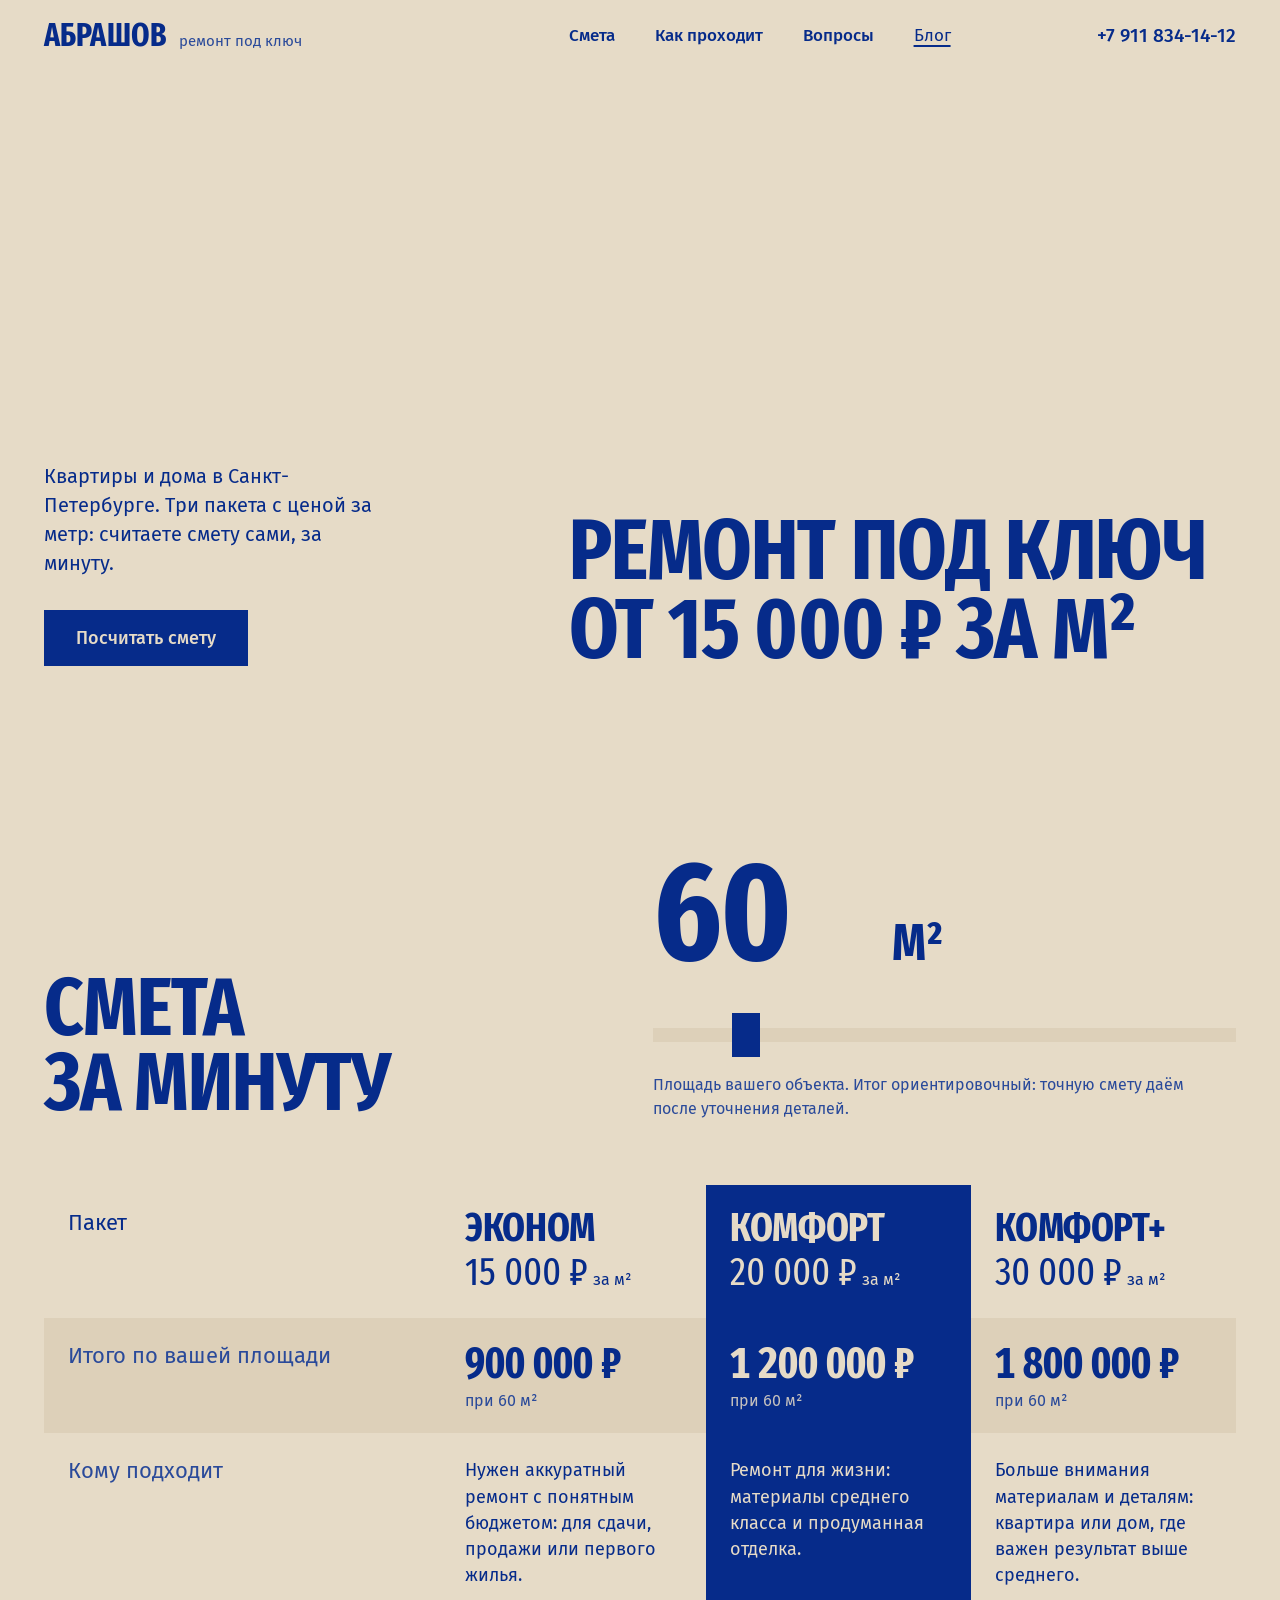
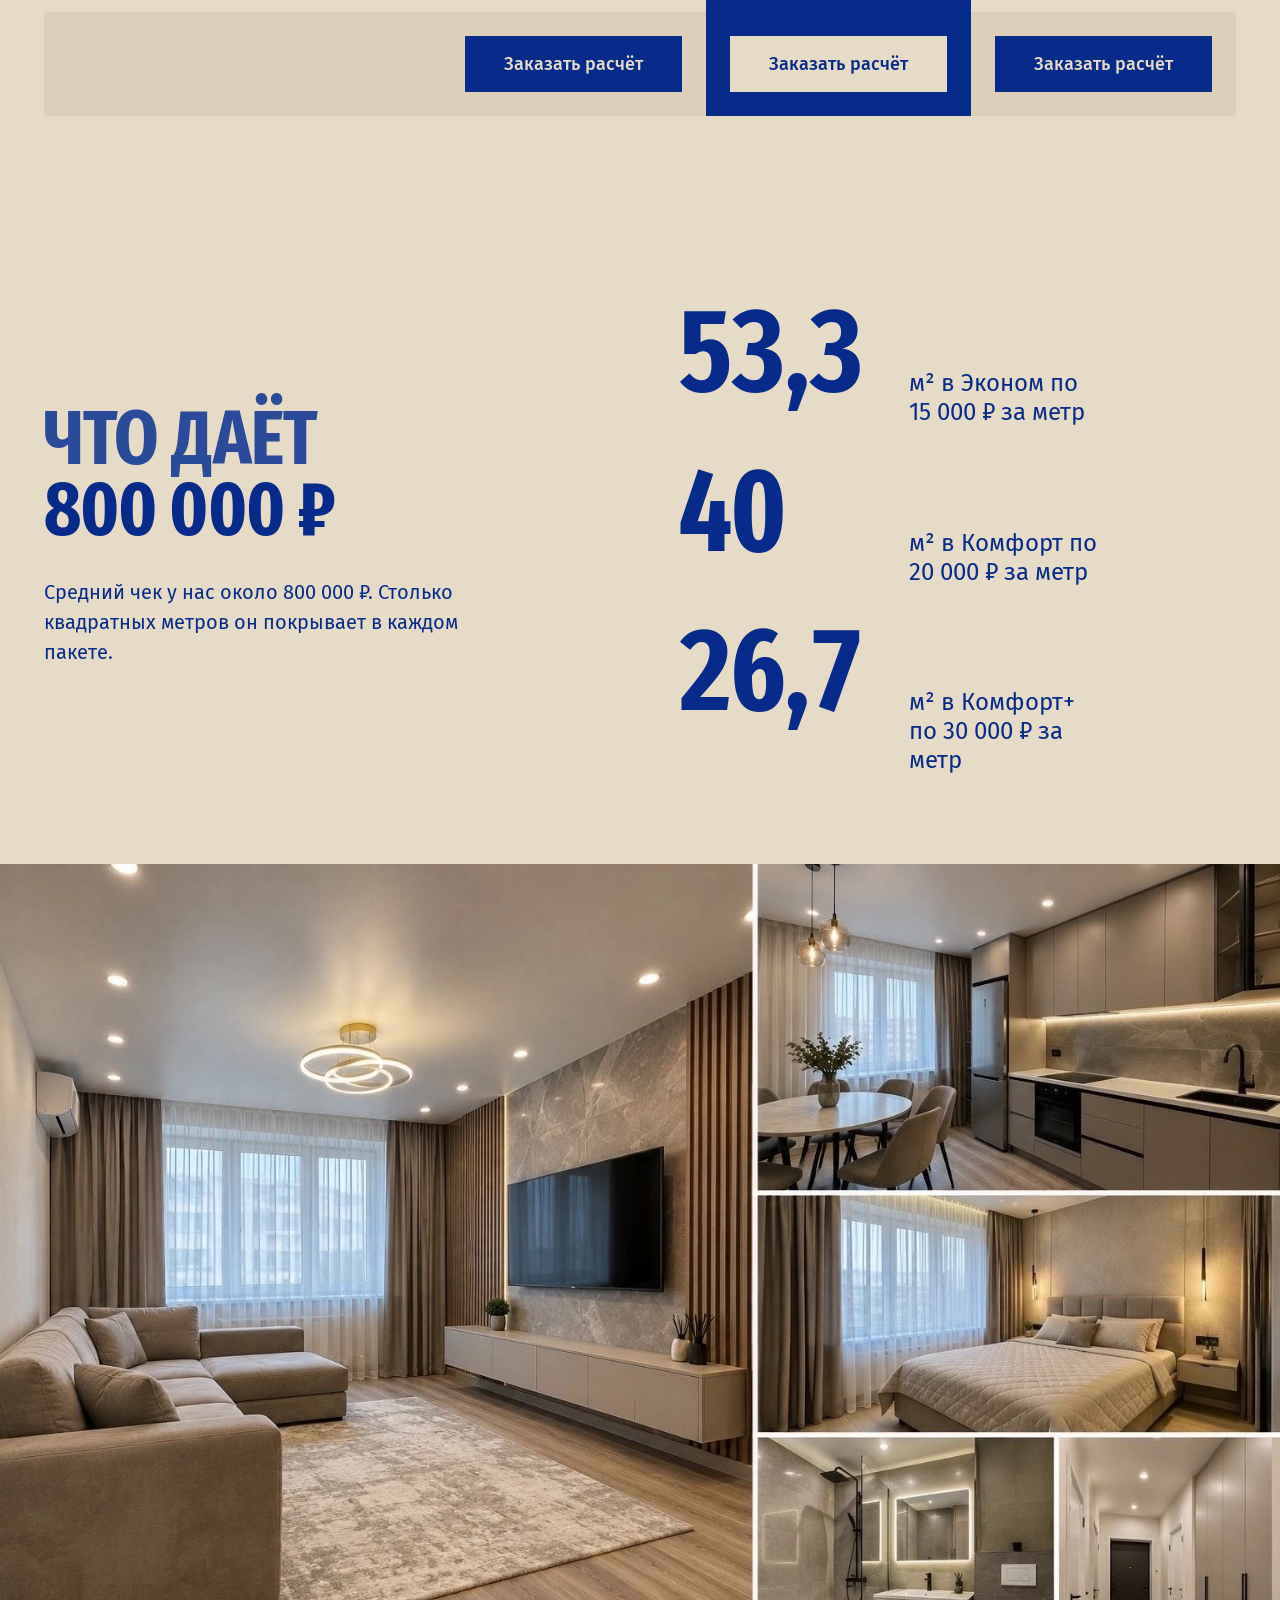
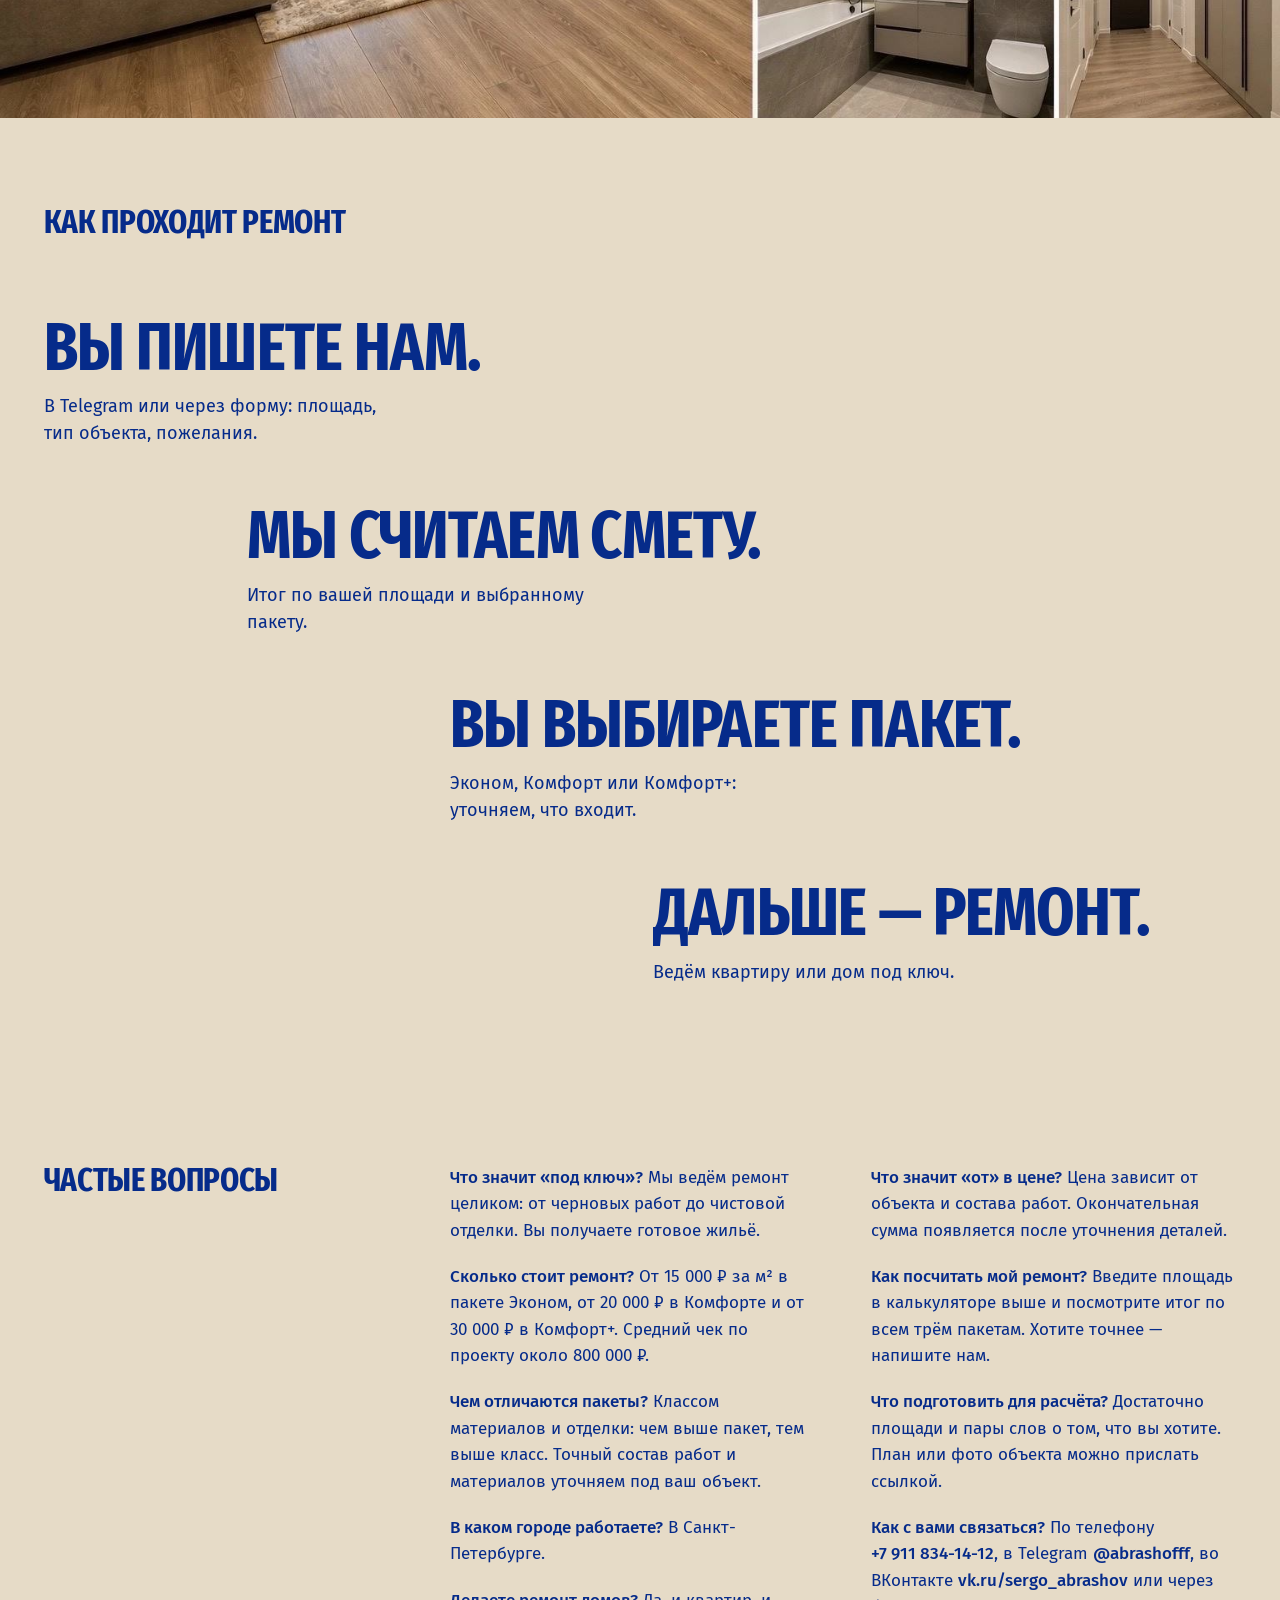
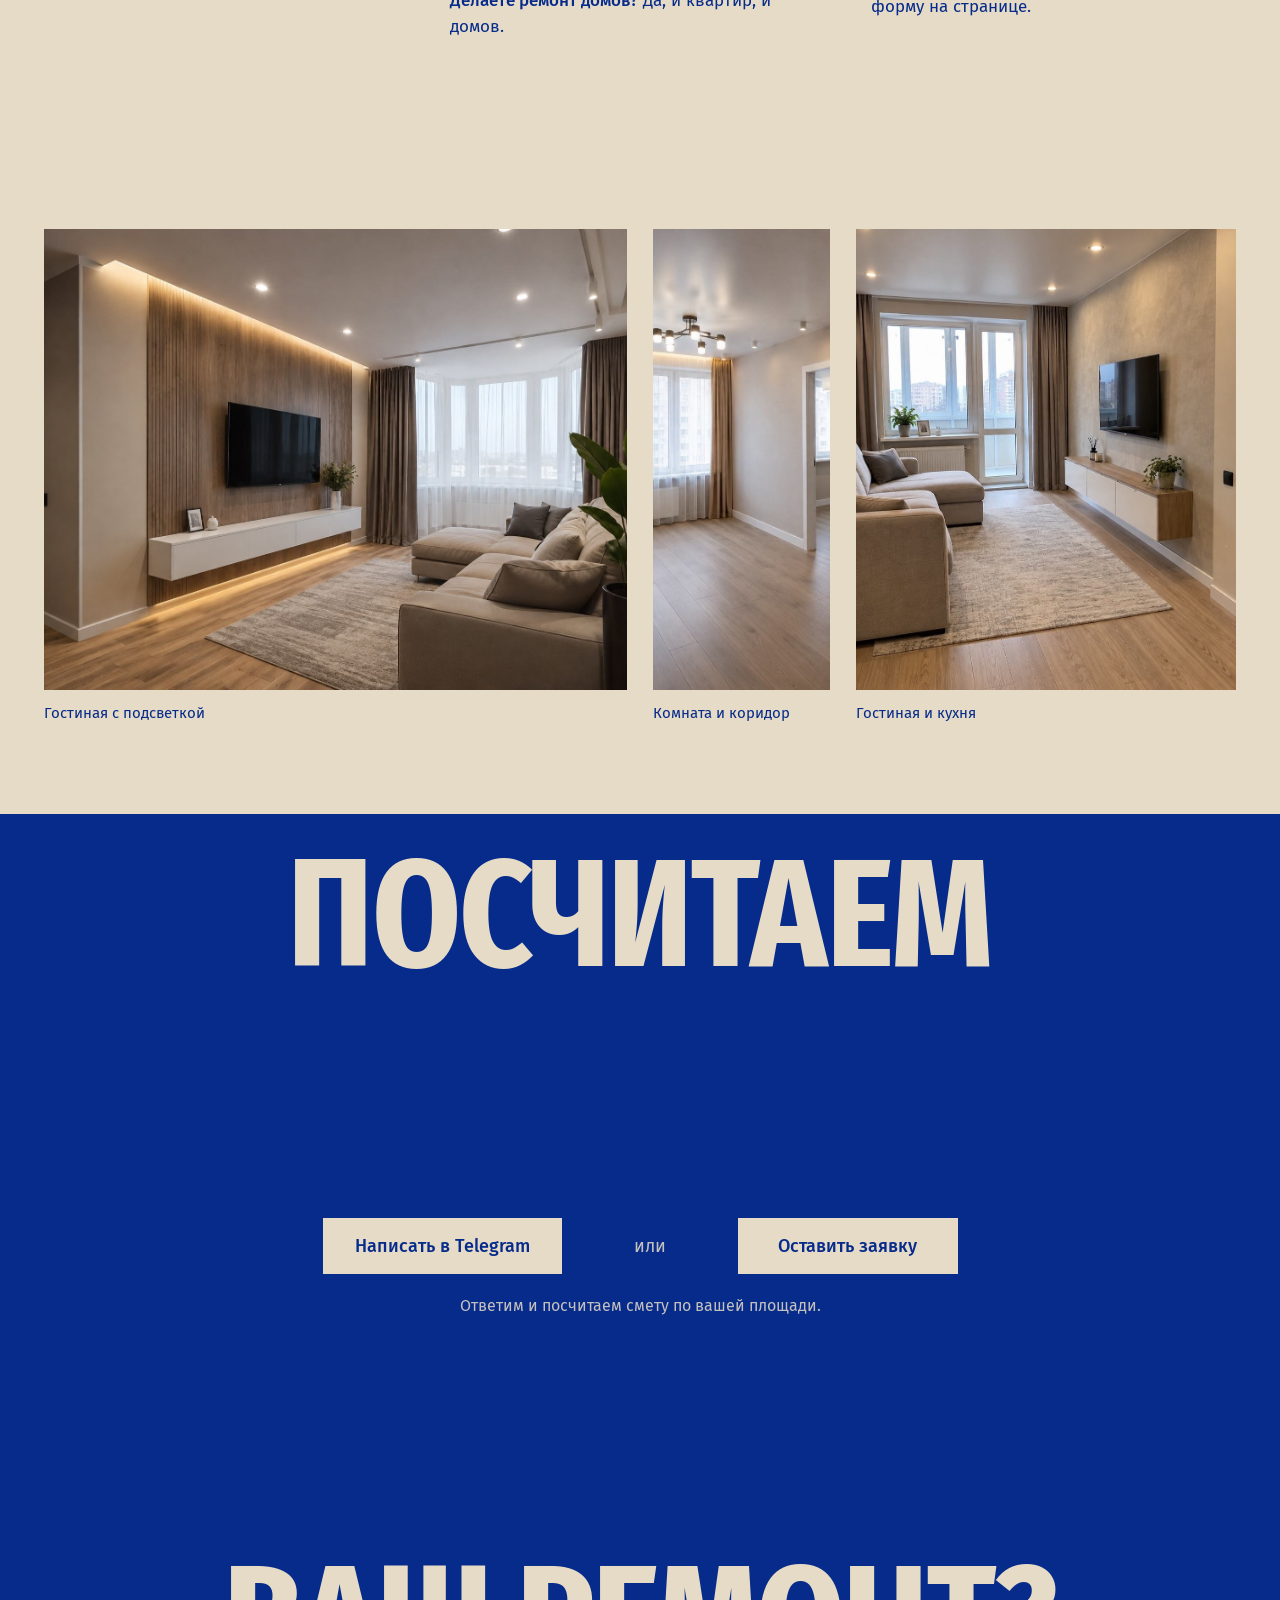
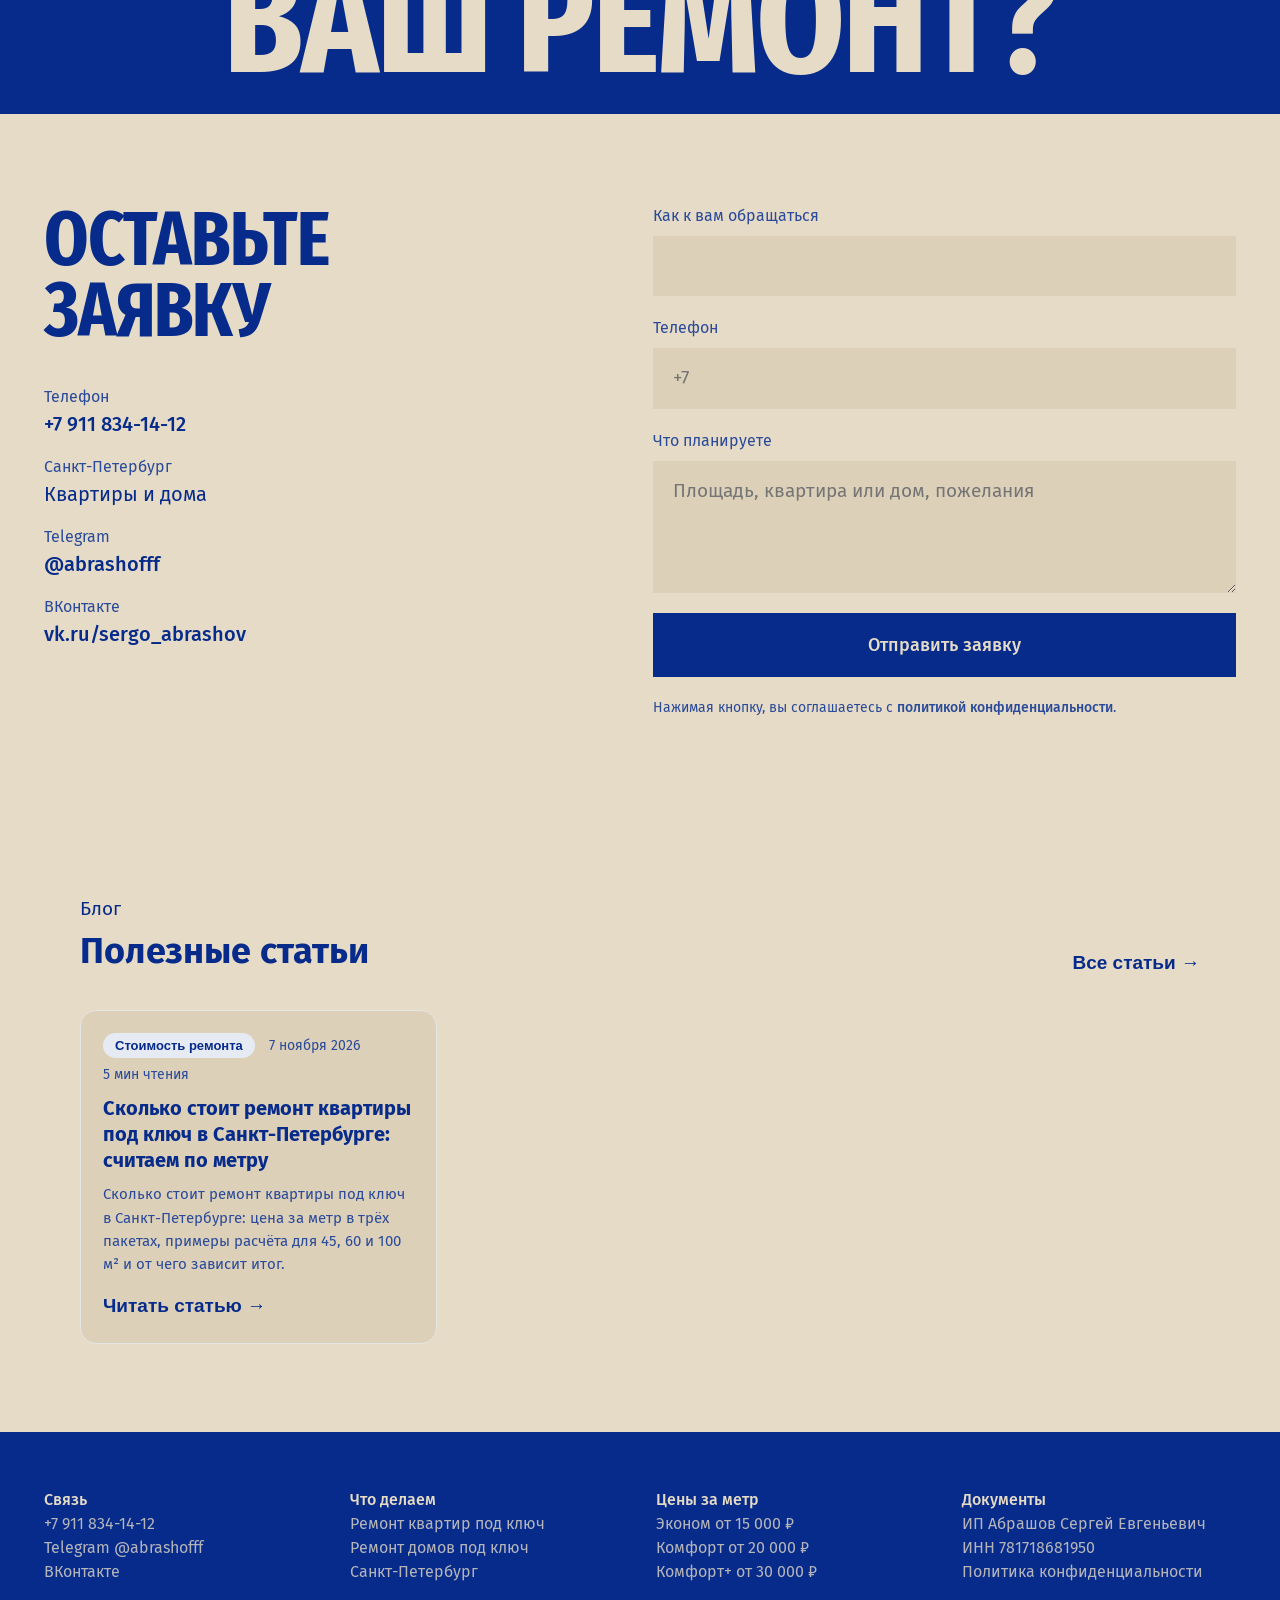
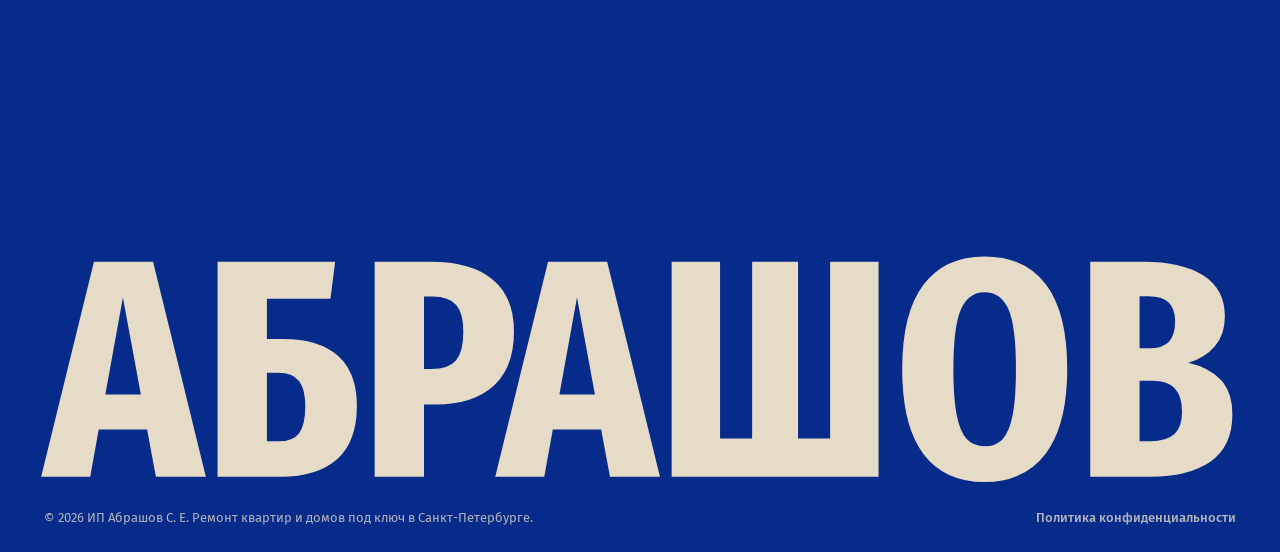
==== commit f02d3a60: "blog: автообновление" ====
--- a/index.html
+++ b/index.html
@@ -36,7 +36,7 @@
       <a class="link" href="#smeta">Смета</a>
       <a class="link" href="#how">Как проходит</a>
       <a class="link" href="#faq">Вопросы</a>
-    <!-- BLOGNAV:START --><!-- BLOGNAV:END --></nav>
+    <!-- BLOGNAV:START --><a href="blog/">Блог</a><!-- BLOGNAV:END --></nav>
     <a class="link header__tg" href="tel:+79118341412">+7 911 834-14-12</a>
     <button class="burger" id="burger" type="button" aria-expanded="false" aria-controls="menu">Меню</button>
   </div>
@@ -222,7 +222,22 @@
       </div>
     </div>
   </section>
-<!-- BLOG:START --><!-- BLOG:END -->
+<!-- BLOG:START -->
+<section class="b-home" id="blog">
+  <div class="container">
+    <div class="b-home__head"><div><p class="section-tag">Блог</p><h2>Полезные статьи</h2></div><a class="b-more" href="blog/">Все статьи</a></div>
+    <div class="b-grid"><article class="b-card">
+  
+  <div class="b-card__body">
+    <div class="b-meta"><span class="b-chip">Стоимость ремонта</span><time datetime="2026-11-07">7 ноября 2026</time><span>5 мин чтения</span></div>
+    <h3><a href="blog/skolko-stoit-remont-pod-klyuch-spb/">Сколько стоит ремонт квартиры под ключ в Санкт-Петербурге: считаем по метру</a></h3>
+    <p>Сколько стоит ремонт квартиры под ключ в Санкт-Петербурге: цена за метр в трёх пакетах, примеры расчёта для 45, 60 и 100 м² и от чего зависит итог.</p>
+    <a class="b-more" href="blog/skolko-stoit-remont-pod-klyuch-spb/">Читать статью</a>
+  </div>
+</article></div>
+  </div>
+</section>
+<!-- BLOG:END -->
 </main>
 
 <footer class="footer on-ink">
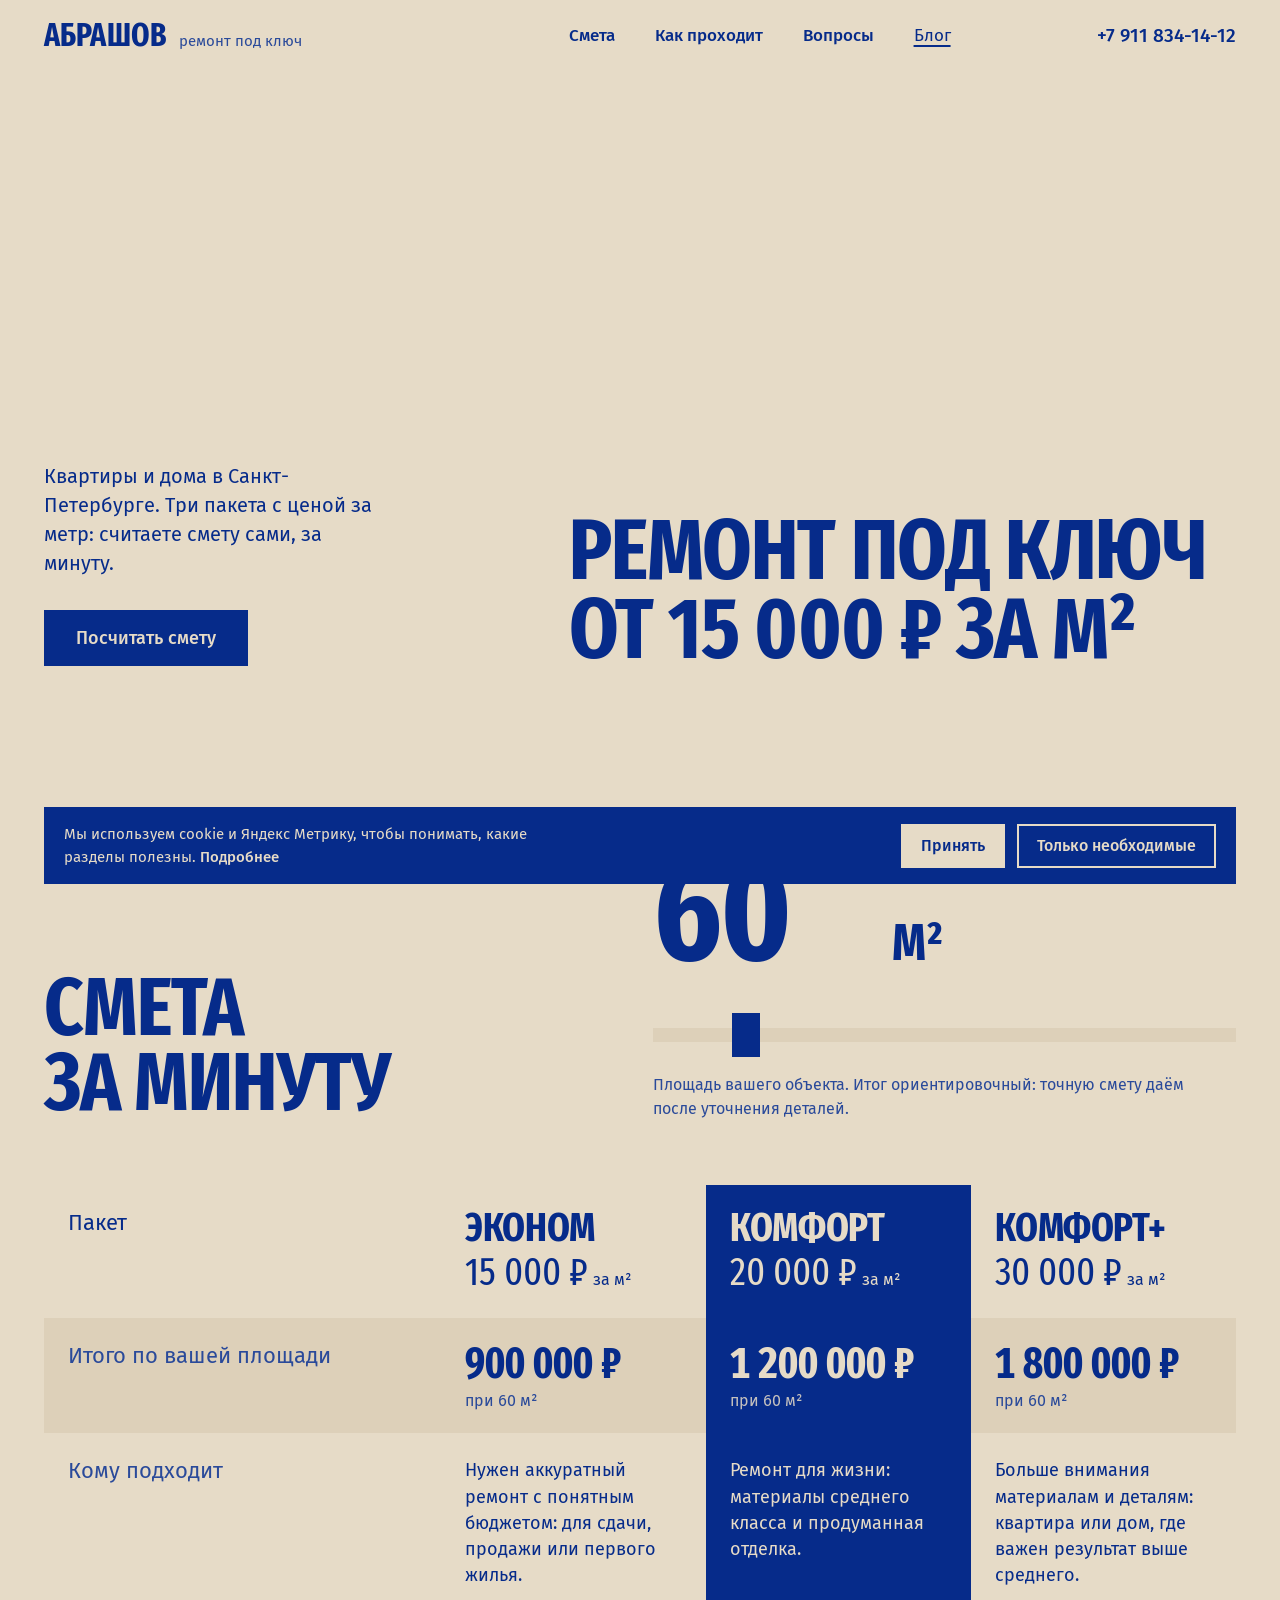
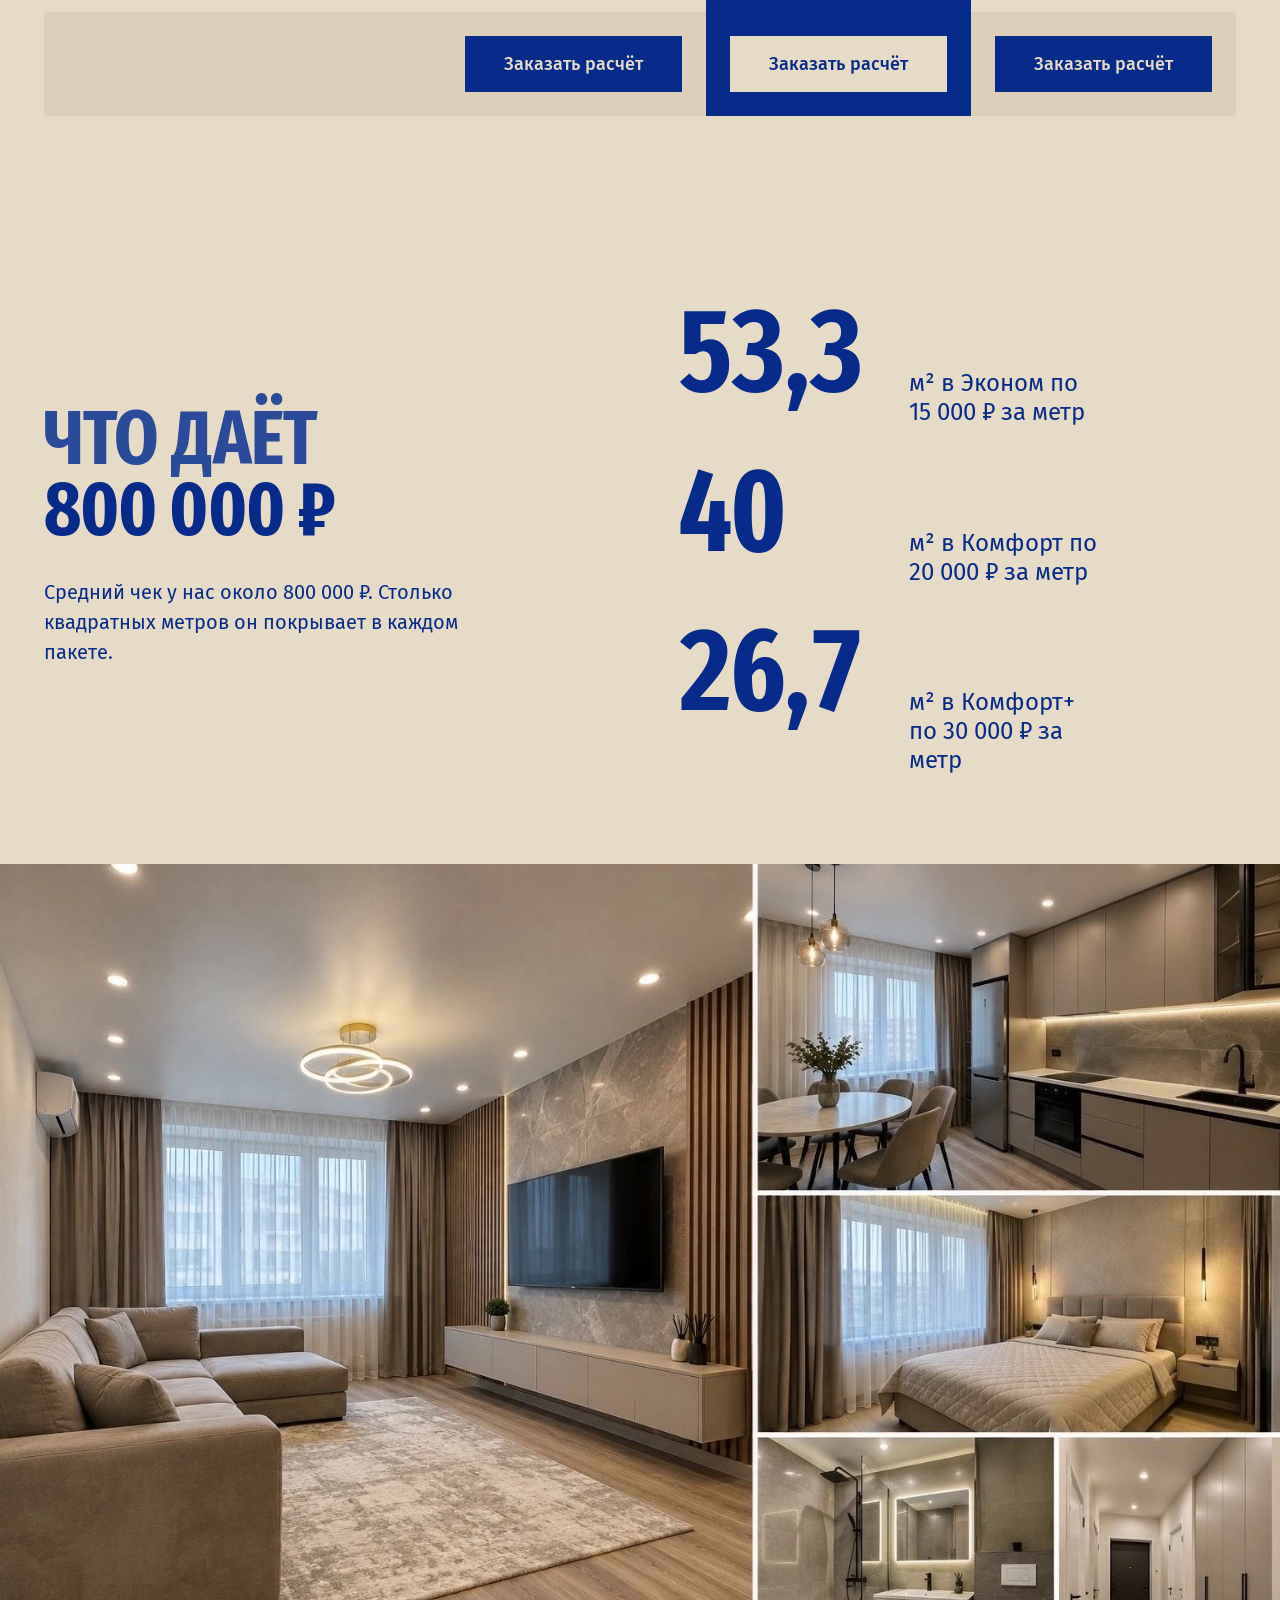
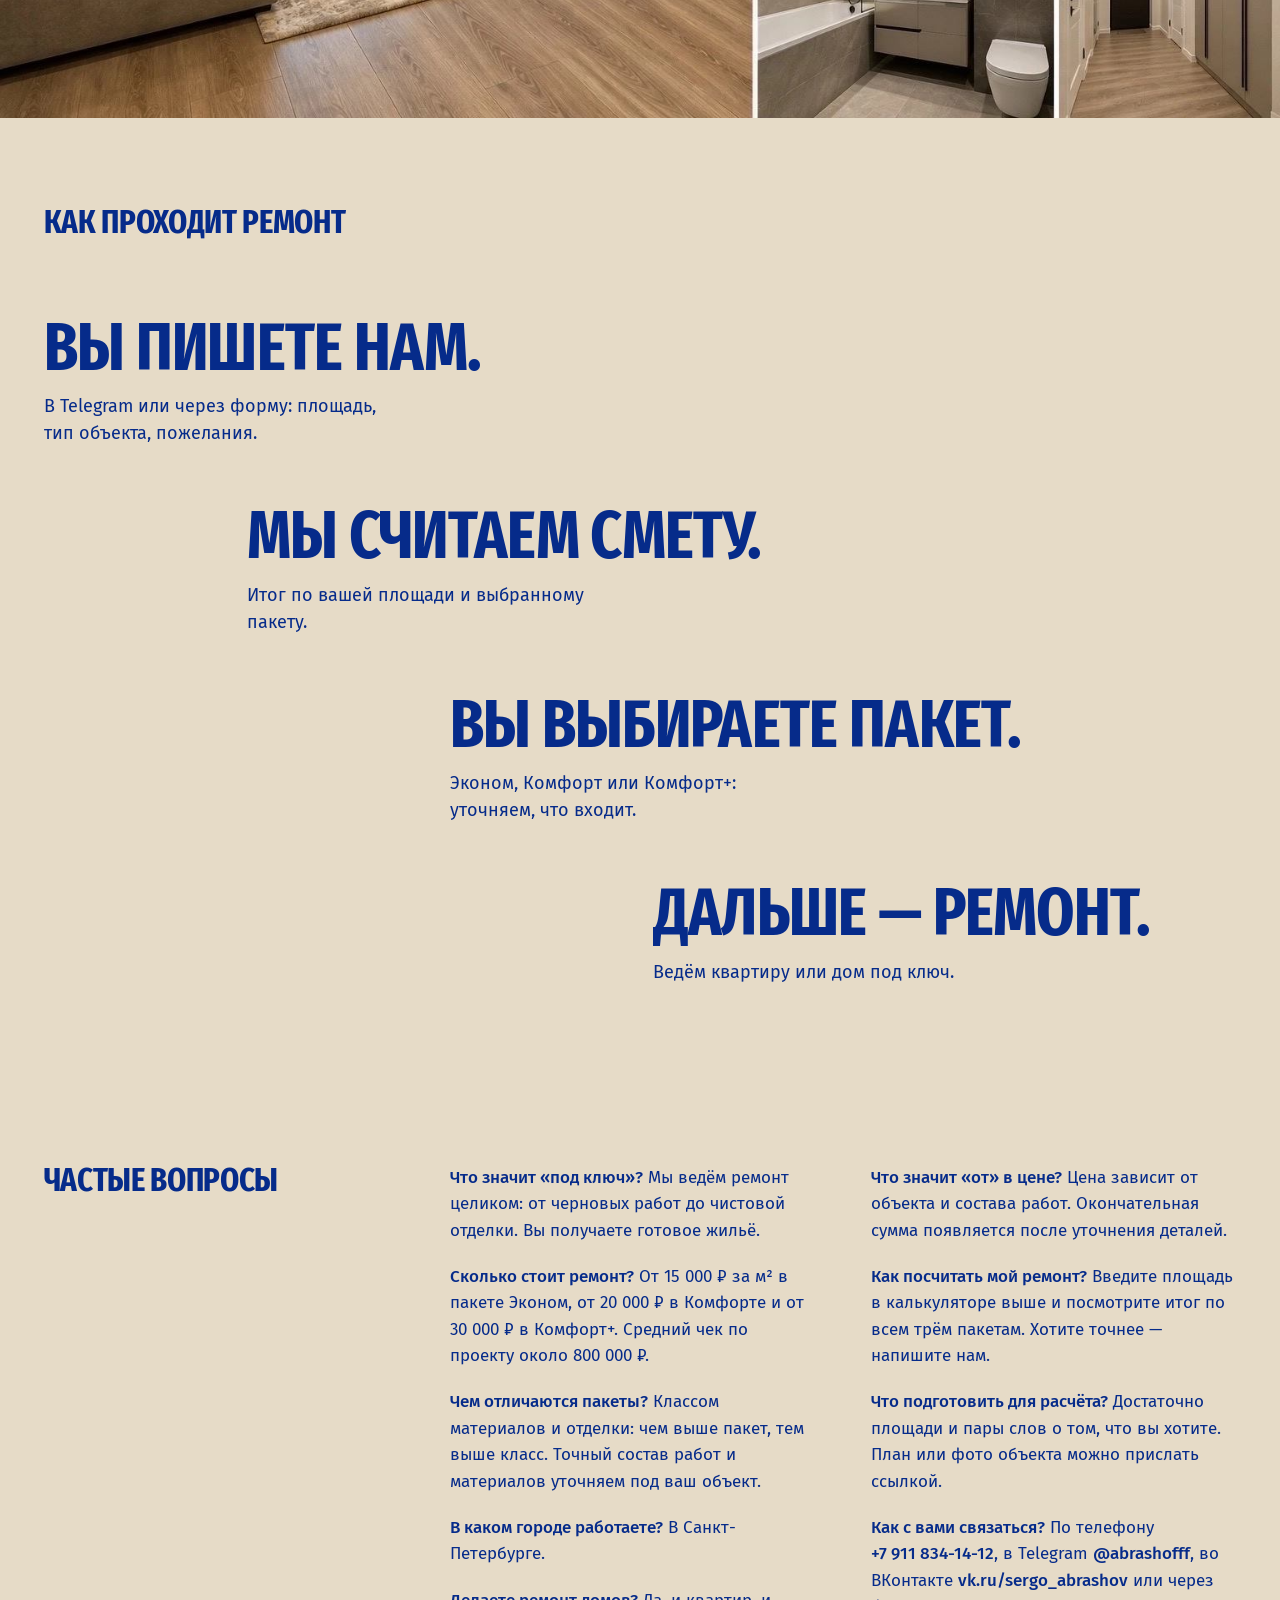
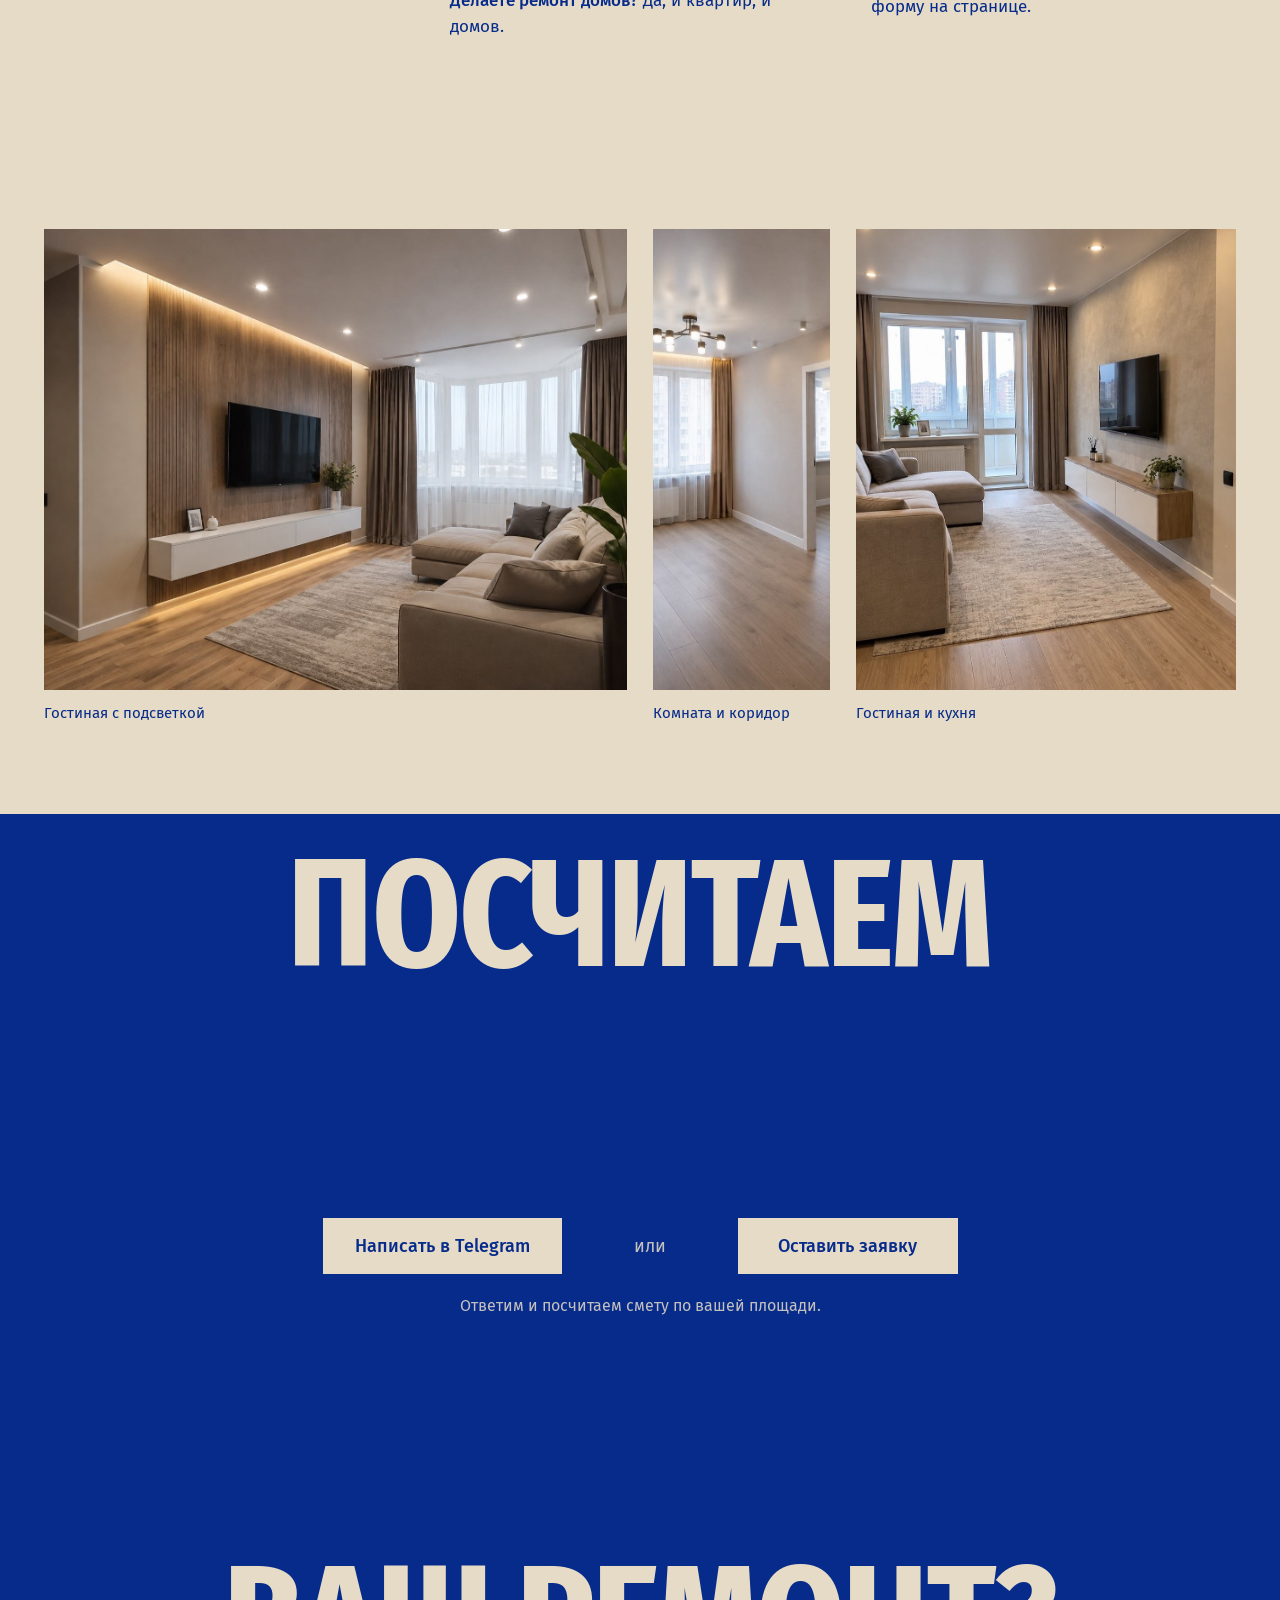
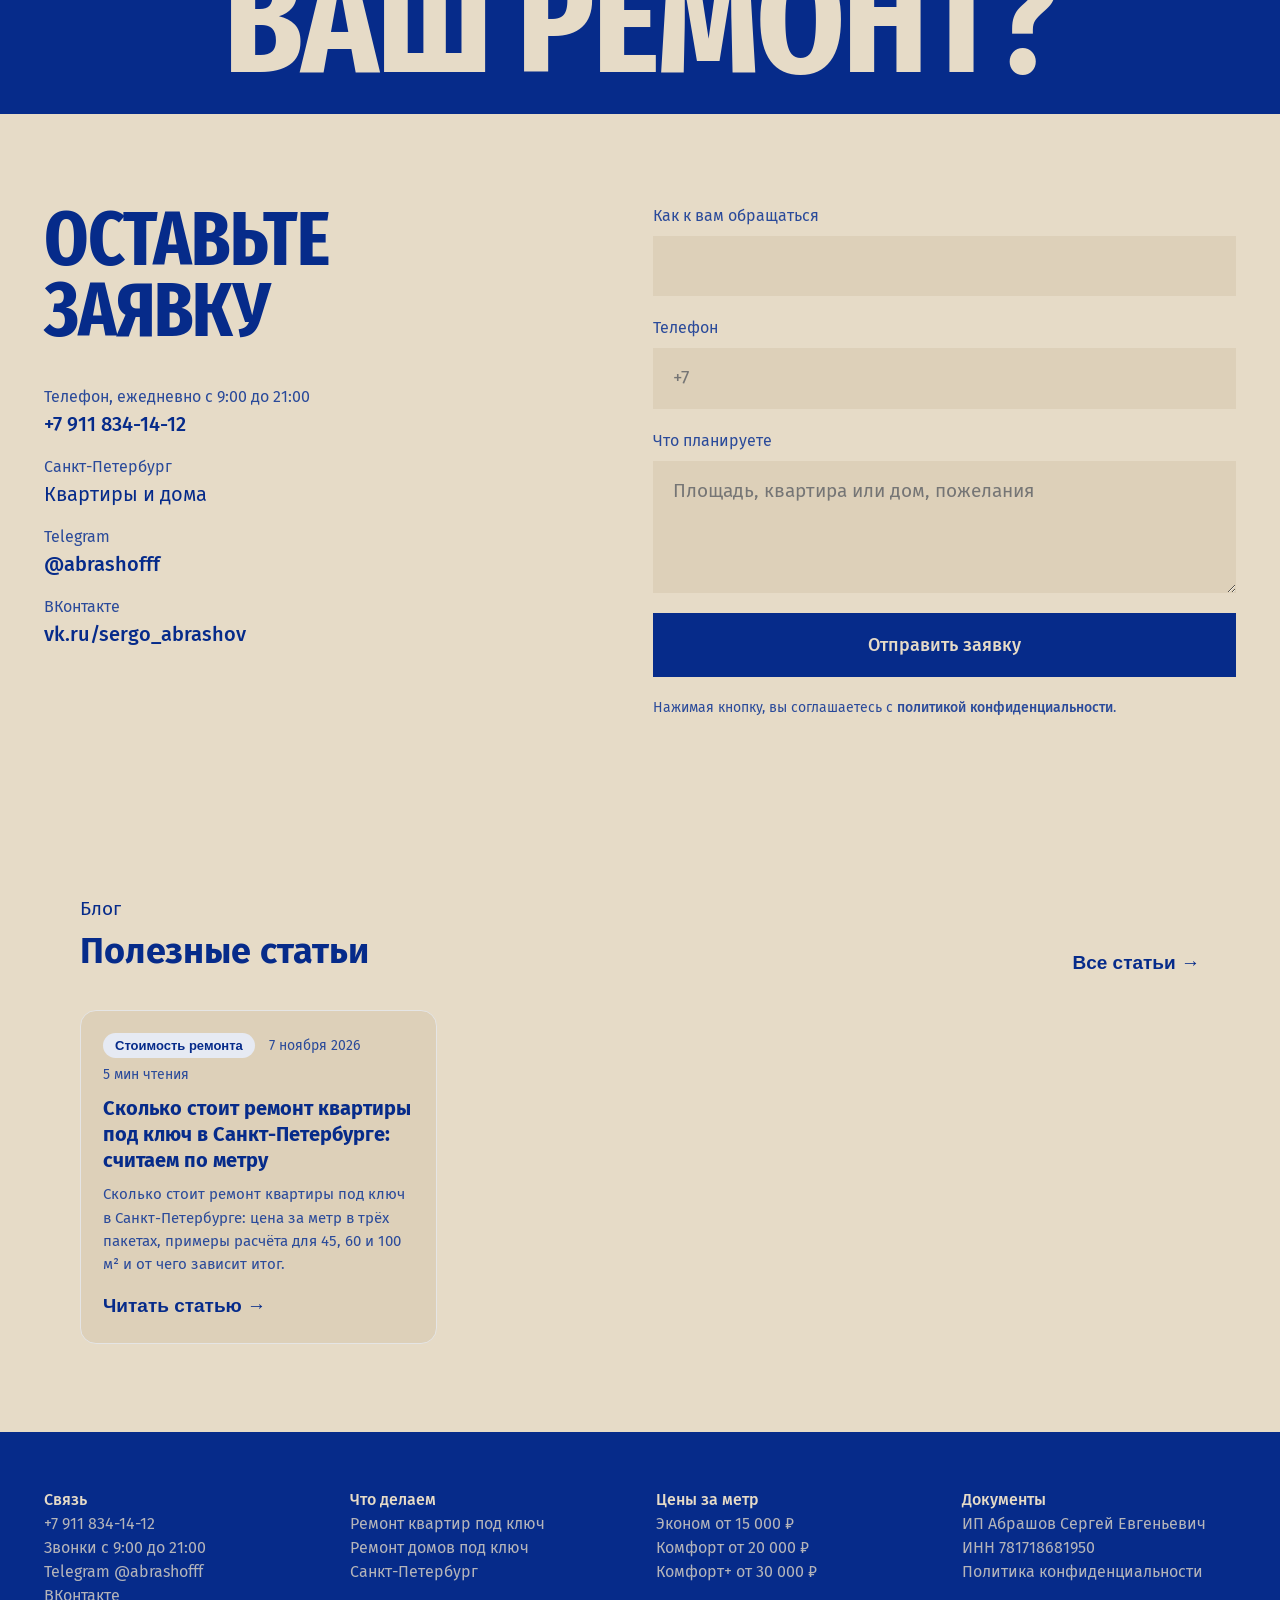
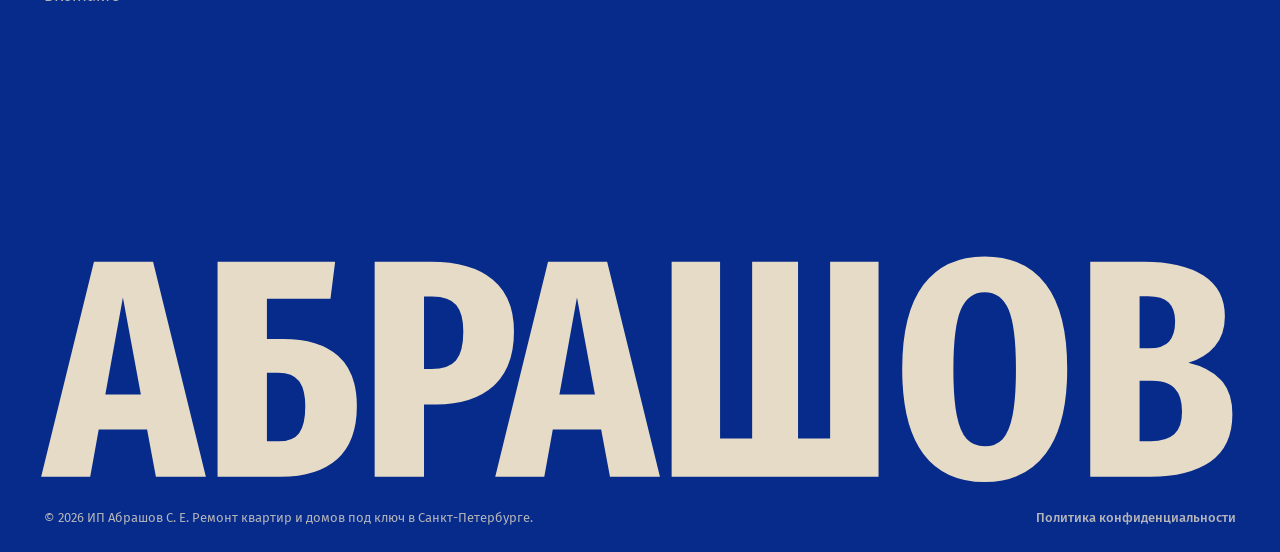
==== commit f11661e7: "Вебмастер, Метрика 114111726, cookie, график работы" ====
--- a/index.html
+++ b/index.html
@@ -6,6 +6,8 @@
 <title>Ремонт квартир и домов под ключ в Санкт-Петербурге от 15 000 ₽ за м² — Абрашов</title>
 <meta name="description" content="Ремонт квартир и домов под ключ в Санкт-Петербурге. Три пакета: Эконом от 15 000 ₽, Комфорт от 20 000 ₽, Комфорт+ от 30 000 ₽ за м². Посчитайте смету по своей площади за минуту.">
 <meta name="theme-color" content="#e6dbc7">
+<meta name="yandex-verification" content="2a015a332a790919" />
+<meta name="google-site-verification" content="uNDBeMEC0cLRSGET0Y1aqPsSHgo5Km2mpFstYpyJEKE" />
 <link rel="canonical" href="https://abrashov-remont.ru/">
 <meta property="og:url" content="https://abrashov-remont.ru/">
 <meta property="og:locale" content="ru_RU">
@@ -196,7 +198,7 @@
         <div class="contact__head">
           <h2 class="contact__title display rise" id="contact-h">Оставьте<br>заявку</h2>
           <ul class="contact__list rise" style="--i:1">
-            <li><span>Телефон</span><a class="link" href="tel:+79118341412">+7 911 834-14-12</a></li>
+            <li><span>Телефон, ежедневно с 9:00 до 21:00</span><a class="link" href="tel:+79118341412">+7 911 834-14-12</a></li>
             <li><span>Санкт-Петербург</span>Квартиры и дома</li>
             <li><span>Telegram</span><a class="link" href="https://t.me/abrashofff" target="_blank" rel="noopener">@abrashofff</a></li>
             <li><span>ВКонтакте</span><a class="link" href="https://vk.ru/sergo_abrashov" target="_blank" rel="noopener">vk.ru/sergo_abrashov</a></li>
@@ -243,7 +245,7 @@
 <footer class="footer on-ink">
   <div class="wrap">
     <div class="footer__cols">
-      <ul><li>Связь</li><li><a href="tel:+79118341412">+7 911 834-14-12</a></li><li><a href="https://t.me/abrashofff" target="_blank" rel="noopener">Telegram @abrashofff</a></li><li><a href="https://vk.ru/sergo_abrashov" target="_blank" rel="noopener">ВКонтакте</a></li></ul>
+      <ul><li>Связь</li><li><a href="tel:+79118341412">+7 911 834-14-12</a></li><li>Звонки с 9:00 до 21:00</li><li><a href="https://t.me/abrashofff" target="_blank" rel="noopener">Telegram @abrashofff</a></li><li><a href="https://vk.ru/sergo_abrashov" target="_blank" rel="noopener">ВКонтакте</a></li></ul>
       <ul><li>Что делаем</li><li>Ремонт квартир под ключ</li><li>Ремонт домов под ключ</li><li>Санкт-Петербург</li></ul>
       <ul><li>Цены за метр</li><li>Эконом от 15 000 ₽</li><li>Комфорт от 20 000 ₽</li><li>Комфорт+ от 30 000 ₽</li></ul>
       <ul><li>Документы</li><li>ИП Абрашов Сергей Евгеньевич</li><li>ИНН 781718681950</li><li><a href="privacy.html">Политика конфиденциальности</a></li></ul>
--- a/styles.css
+++ b/styles.css
@@ -366,3 +366,10 @@
 .calc__note, .ledger__lead, .faq__text p { max-width: 62ch; }
 
 .footer .wrap { width: 100%; }
+
+/* ---------- cookie ---------- */
+.cookie { position: fixed; left: var(--m); right: var(--m); bottom: 16px; z-index: 60; display: flex; align-items: center; justify-content: space-between; gap: 20px; flex-wrap: wrap; padding: 16px 20px; background: var(--ink); color: var(--bg); font-size: 15px; }
+.cookie p { max-width: 60ch; }
+.cookie__btns { display: flex; gap: 12px; flex-wrap: wrap; }
+.cookie .btn { min-height: 44px; padding: 0 20px; font-size: 16px; background: var(--bg); color: var(--ink); }
+.cookie .btn[data-c="min"] { background: transparent; color: var(--bg); outline: 2px solid var(--bg); outline-offset: -2px; }
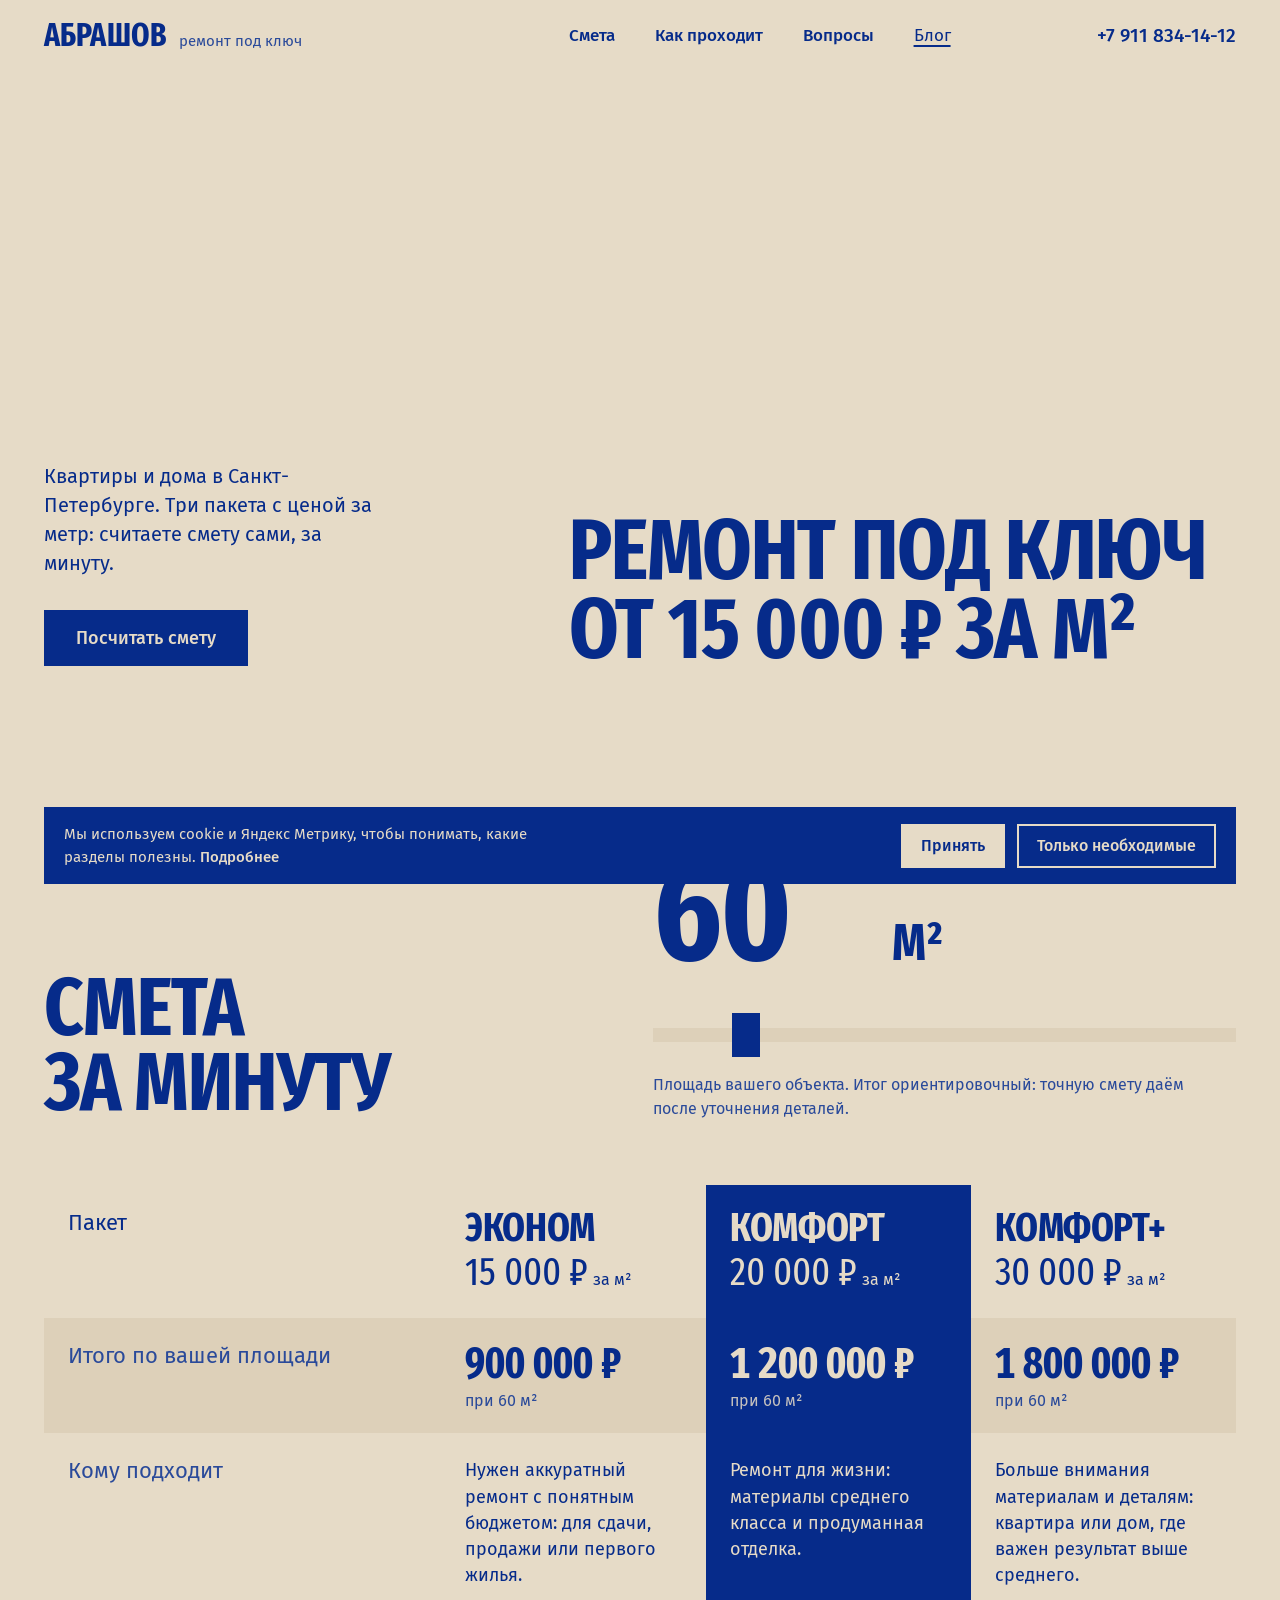
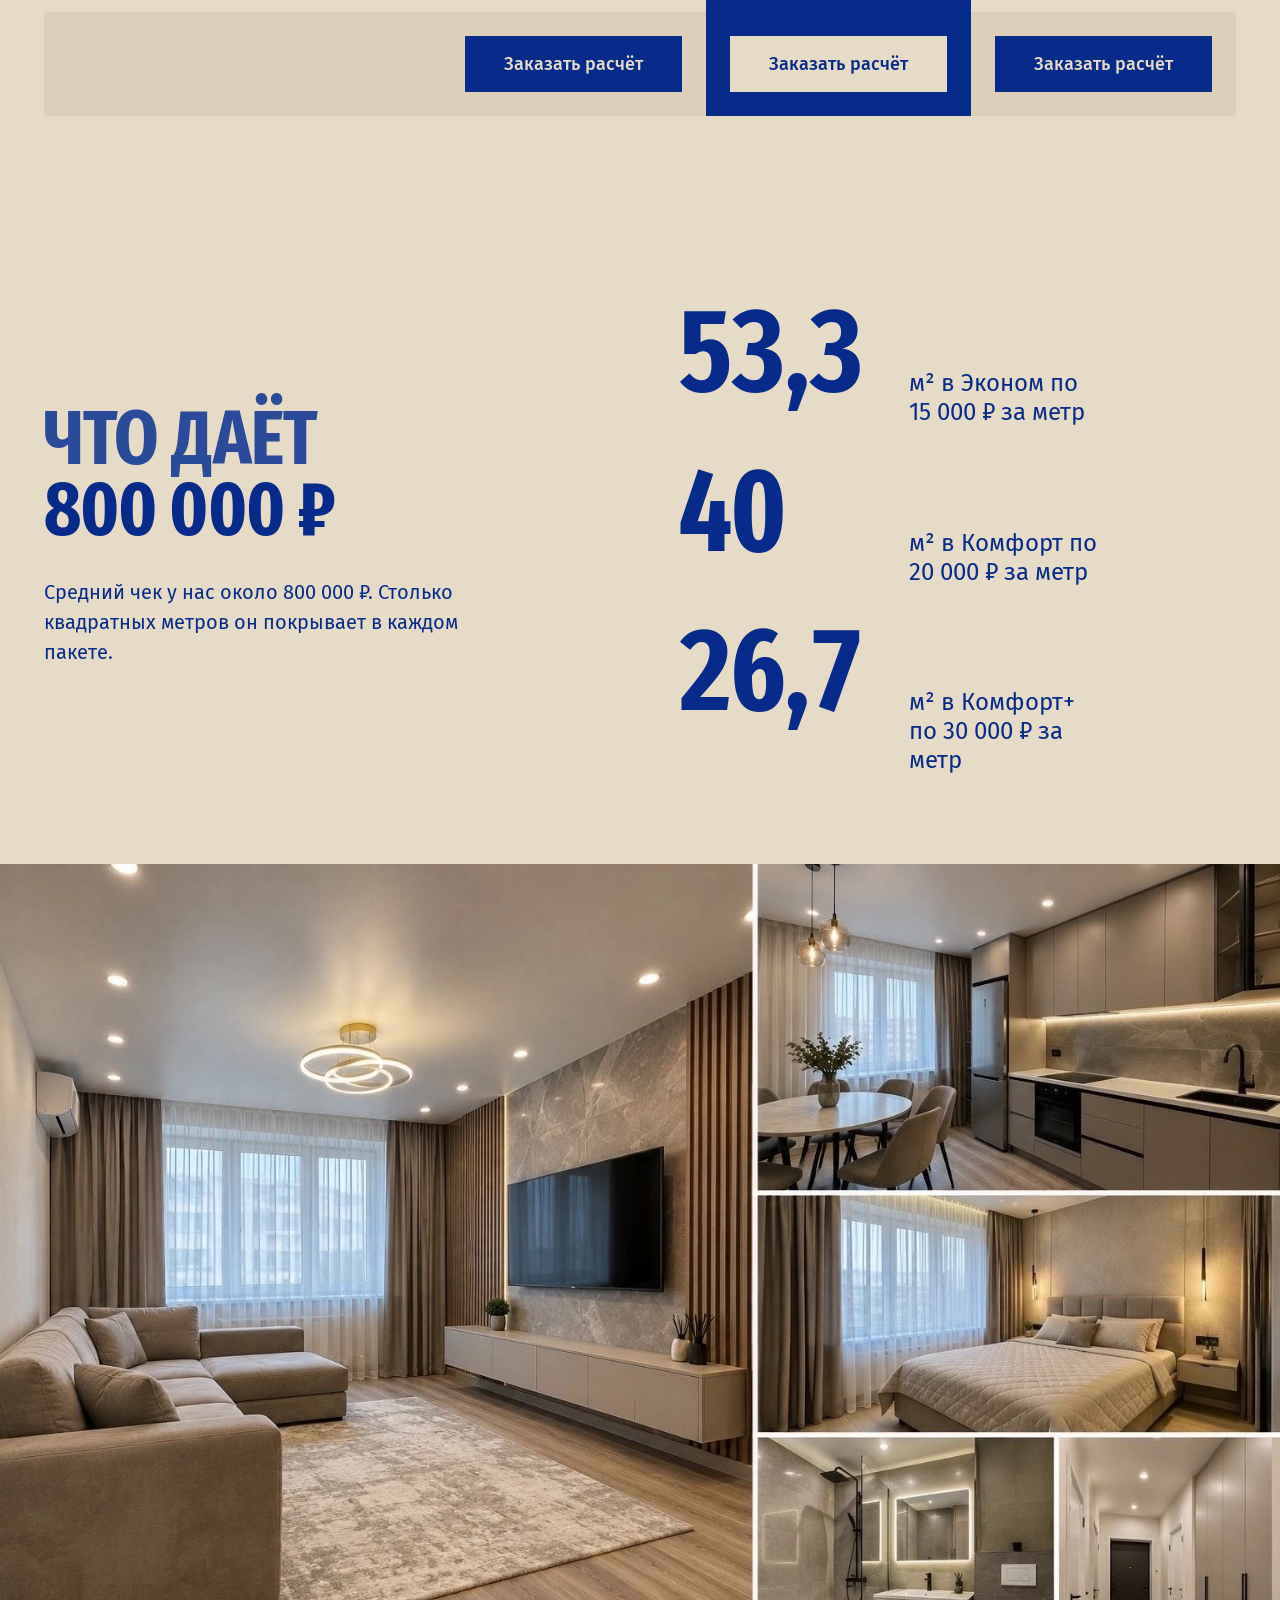
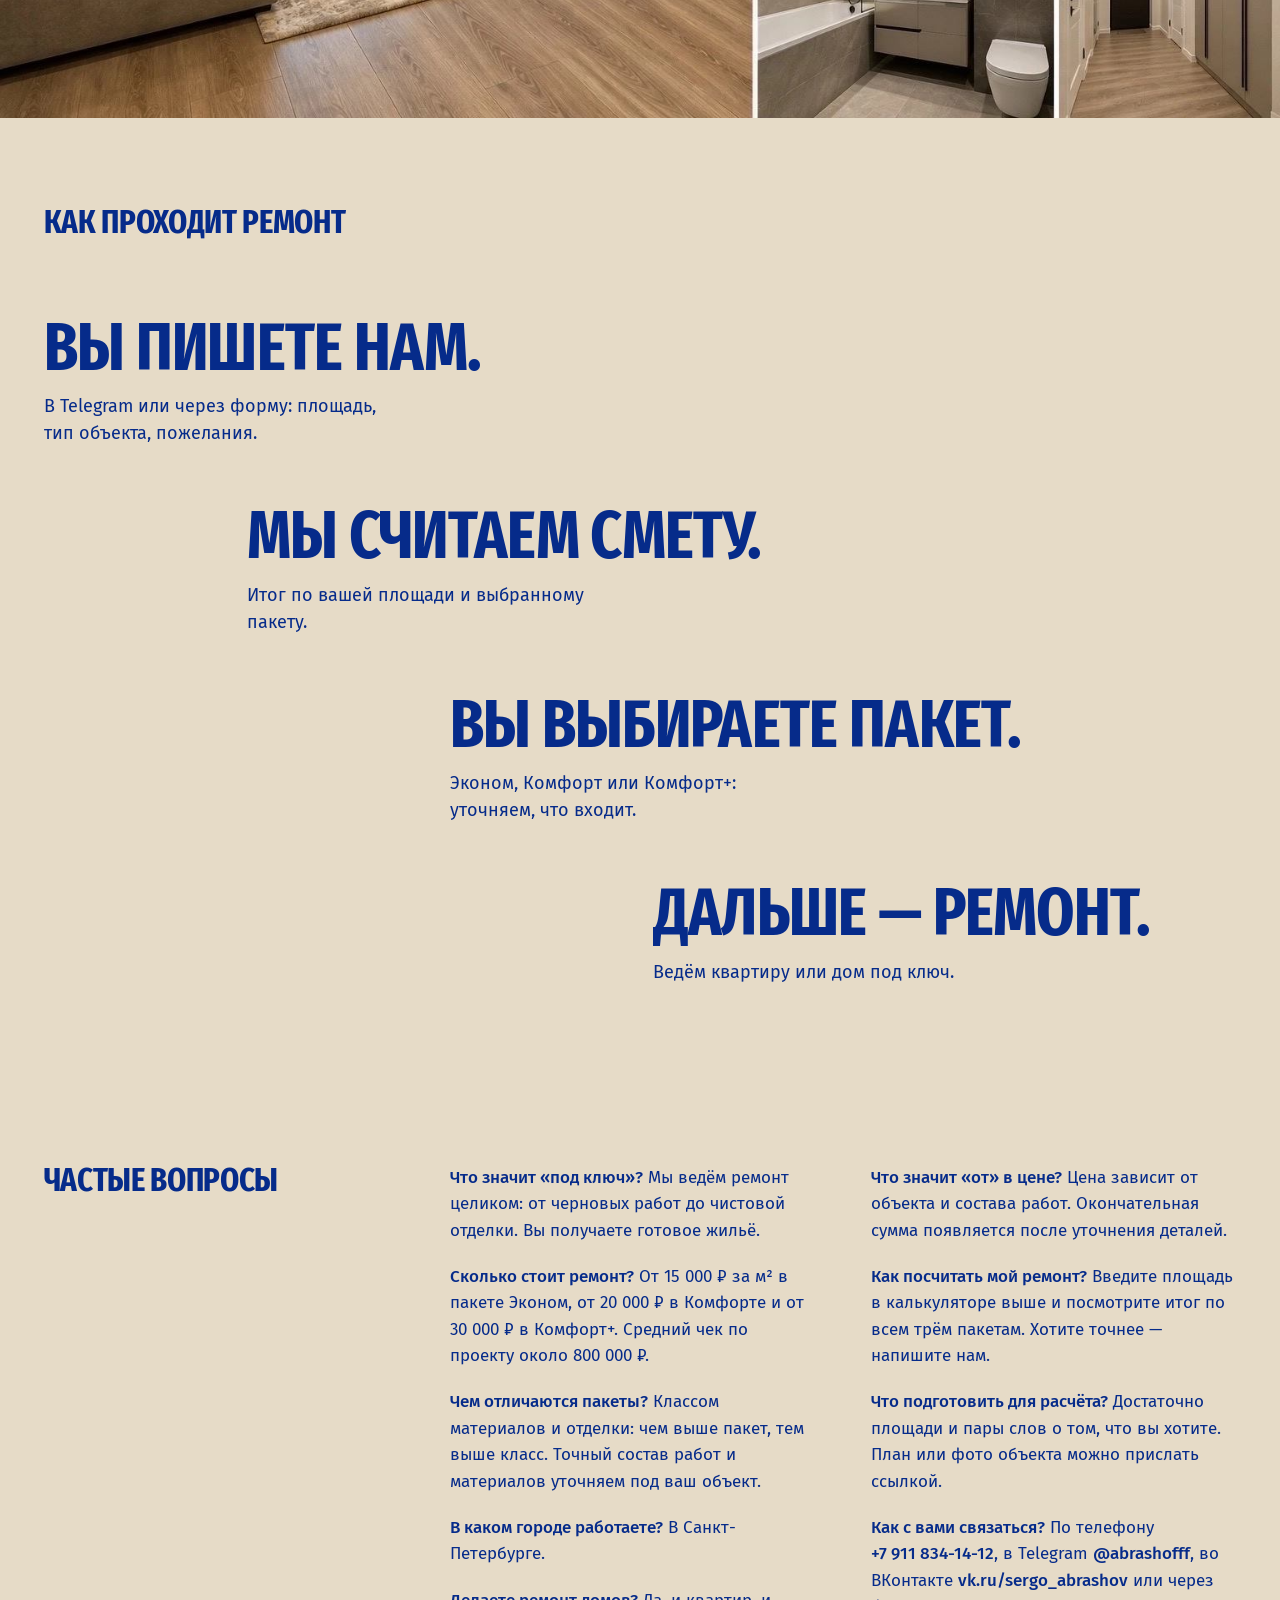
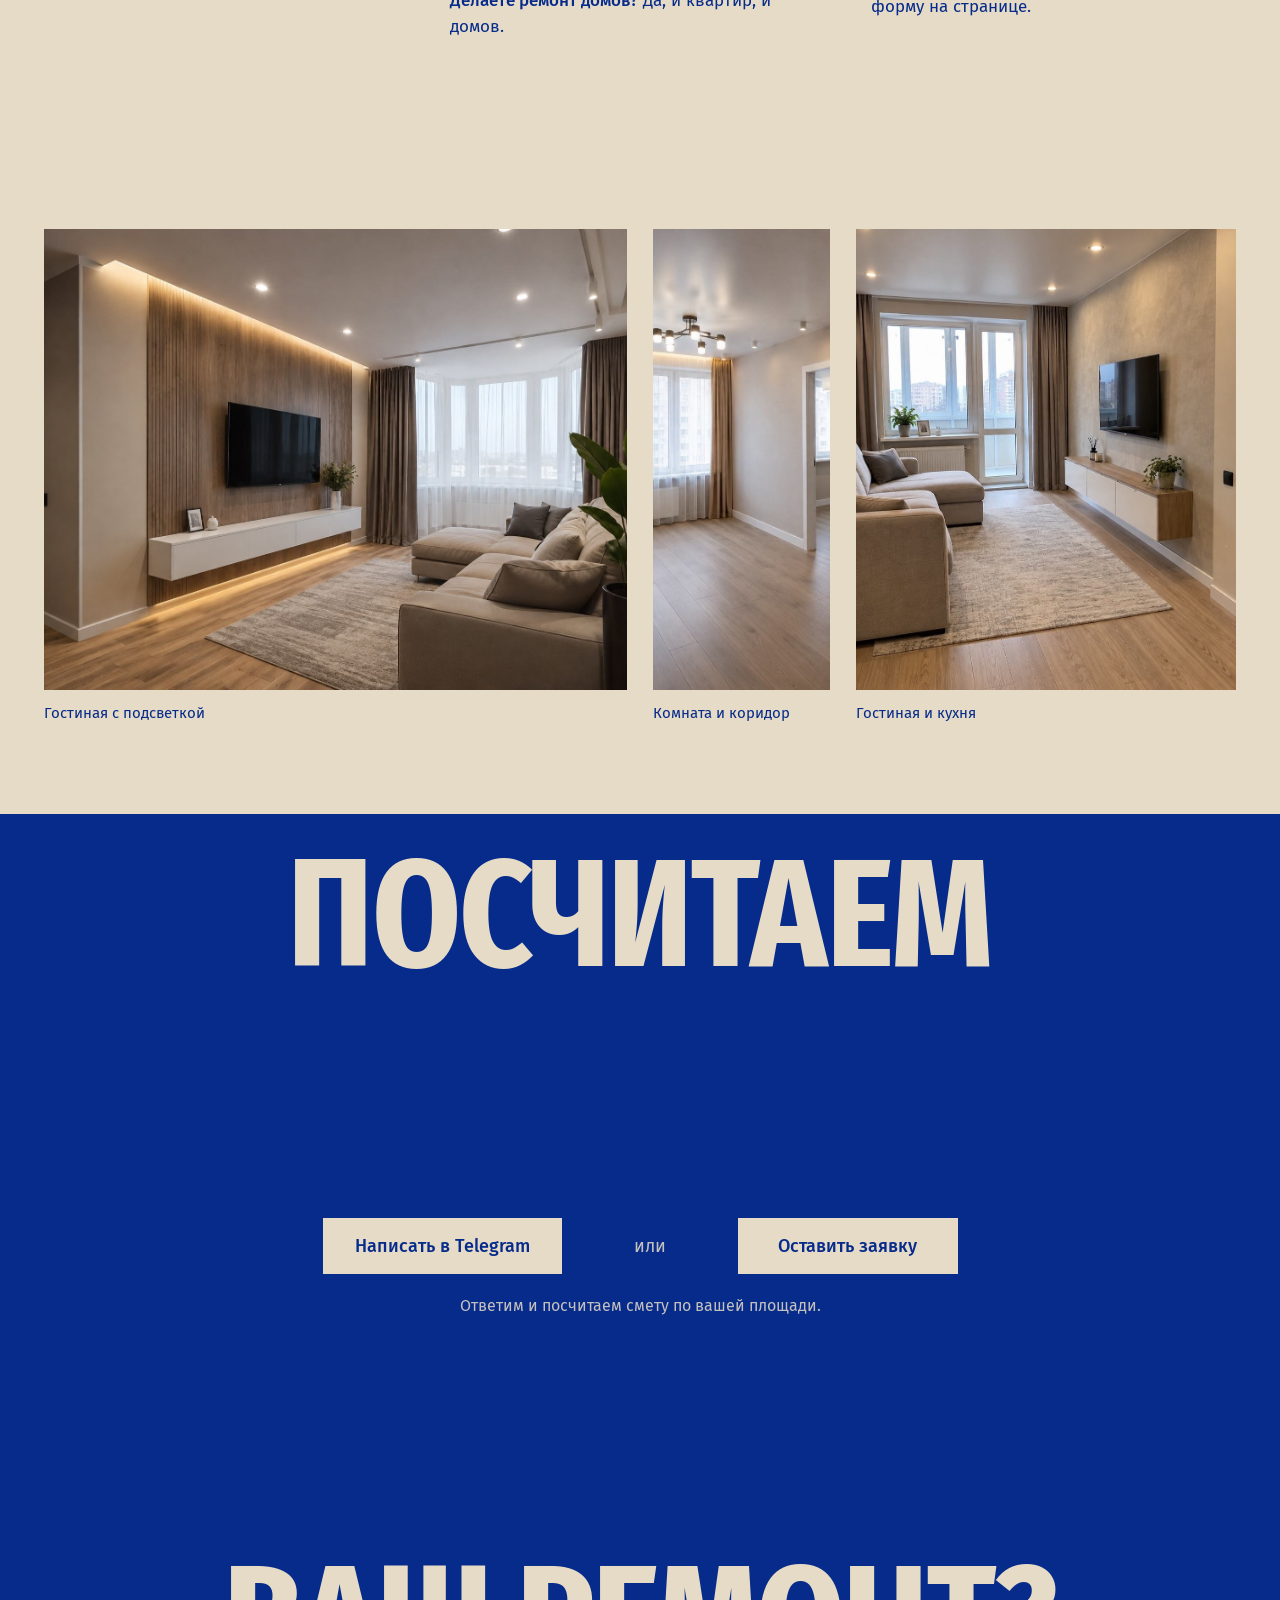
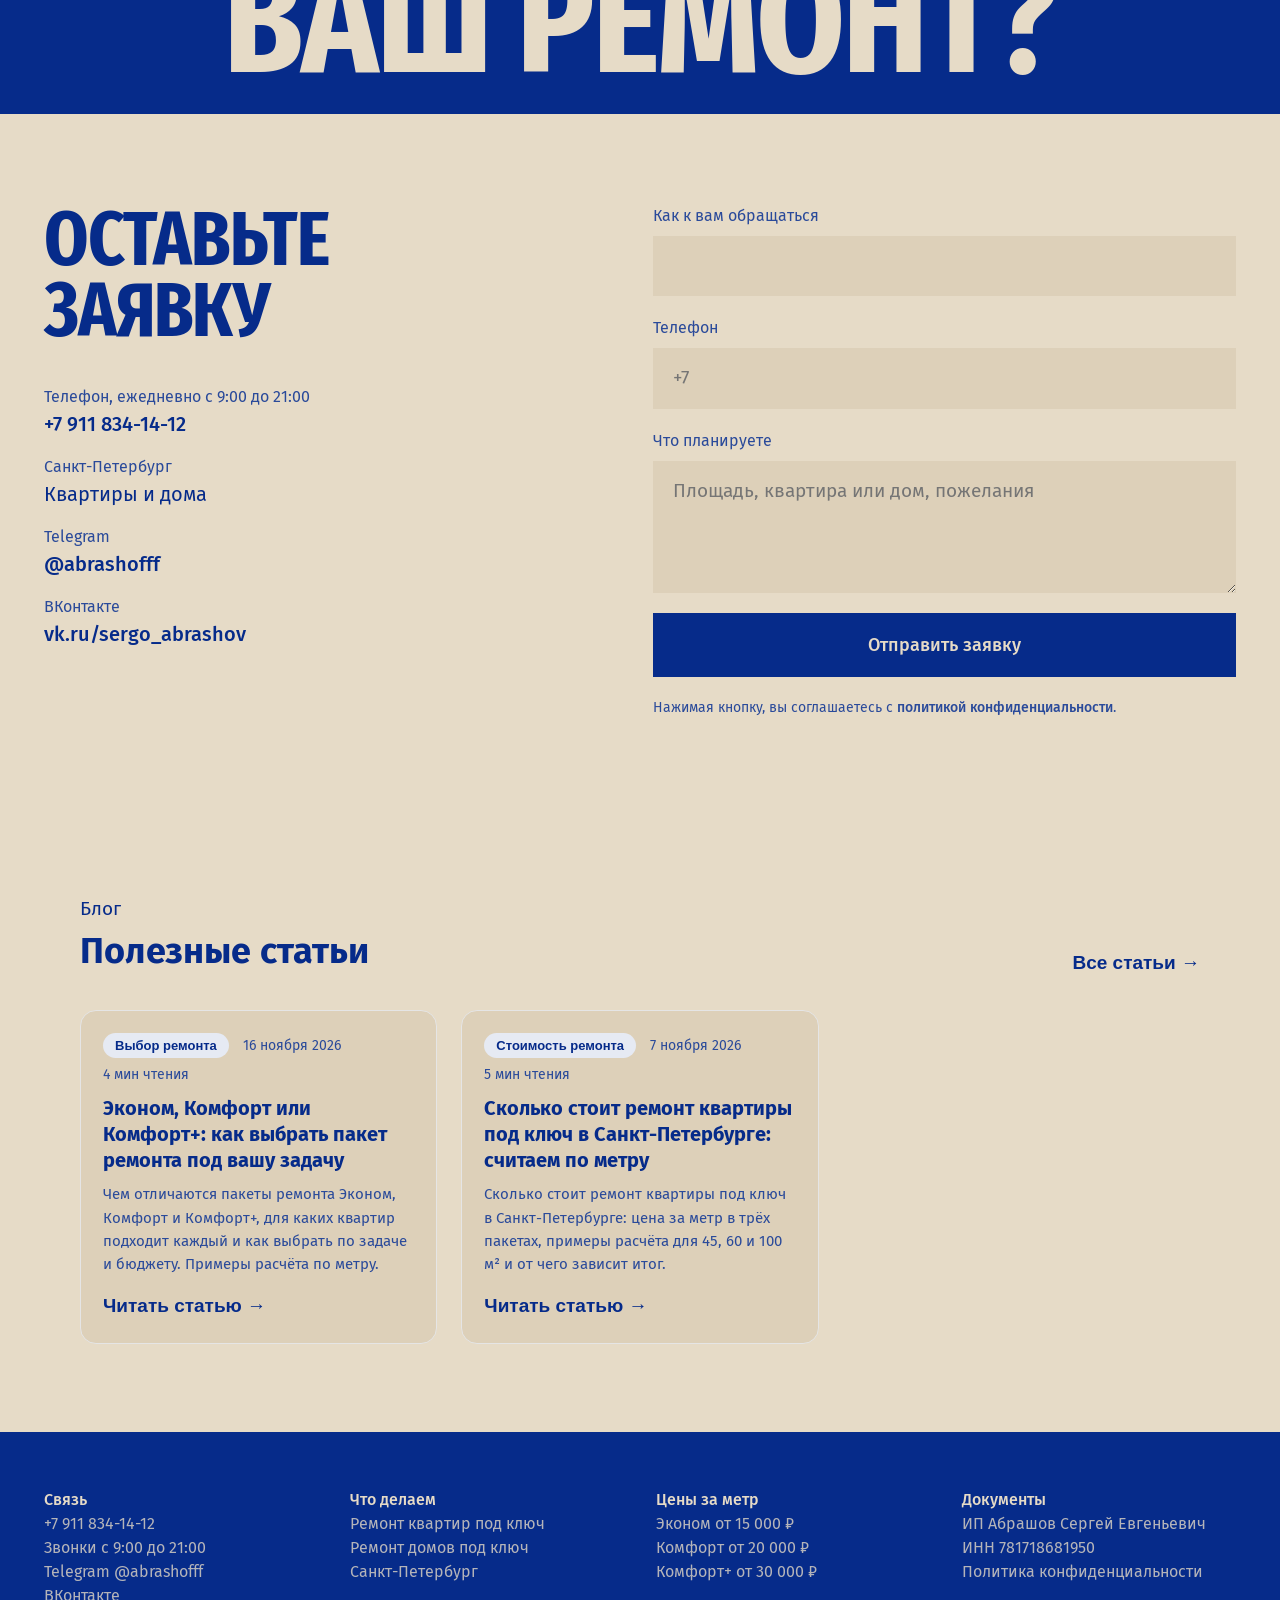
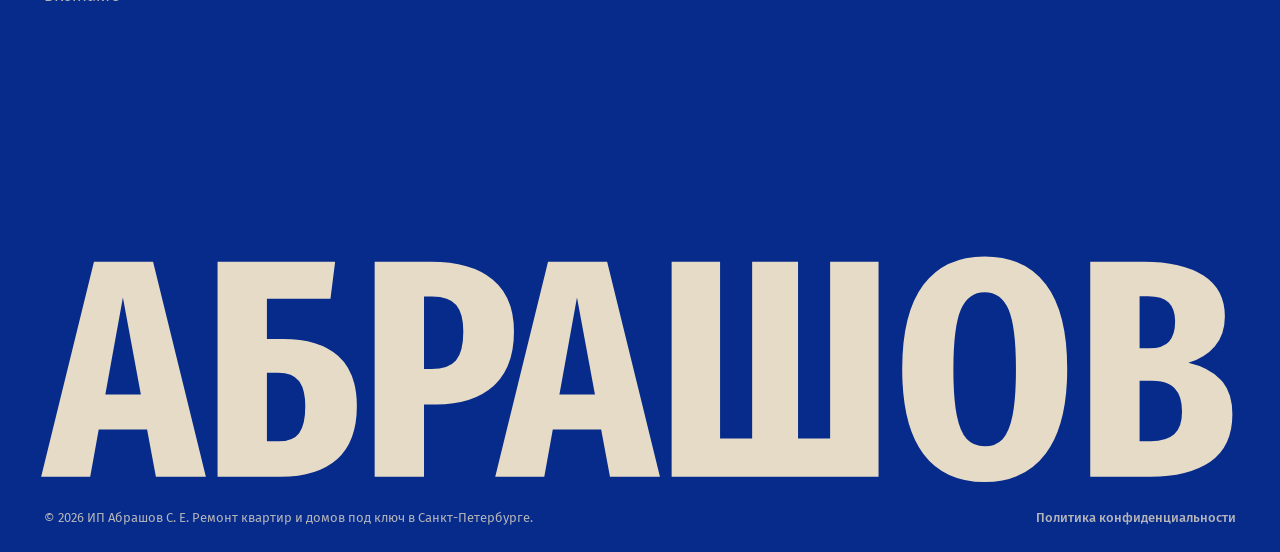
==== commit abb92b82: "blog: автообновление" ====
--- a/index.html
+++ b/index.html
@@ -231,6 +231,14 @@
     <div class="b-grid"><article class="b-card">
   
   <div class="b-card__body">
+    <div class="b-meta"><span class="b-chip">Выбор ремонта</span><time datetime="2026-11-16">16 ноября 2026</time><span>4 мин чтения</span></div>
+    <h3><a href="blog/econom-komfort-komfort-plus-kak-vybrat/">Эконом, Комфорт или Комфорт+: как выбрать пакет ремонта под вашу задачу</a></h3>
+    <p>Чем отличаются пакеты ремонта Эконом, Комфорт и Комфорт+, для каких квартир подходит каждый и как выбрать по задаче и бюджету. Примеры расчёта по метру.</p>
+    <a class="b-more" href="blog/econom-komfort-komfort-plus-kak-vybrat/">Читать статью</a>
+  </div>
+</article><article class="b-card">
+  
+  <div class="b-card__body">
     <div class="b-meta"><span class="b-chip">Стоимость ремонта</span><time datetime="2026-11-07">7 ноября 2026</time><span>5 мин чтения</span></div>
     <h3><a href="blog/skolko-stoit-remont-pod-klyuch-spb/">Сколько стоит ремонт квартиры под ключ в Санкт-Петербурге: считаем по метру</a></h3>
     <p>Сколько стоит ремонт квартиры под ключ в Санкт-Петербурге: цена за метр в трёх пакетах, примеры расчёта для 45, 60 и 100 м² и от чего зависит итог.</p>
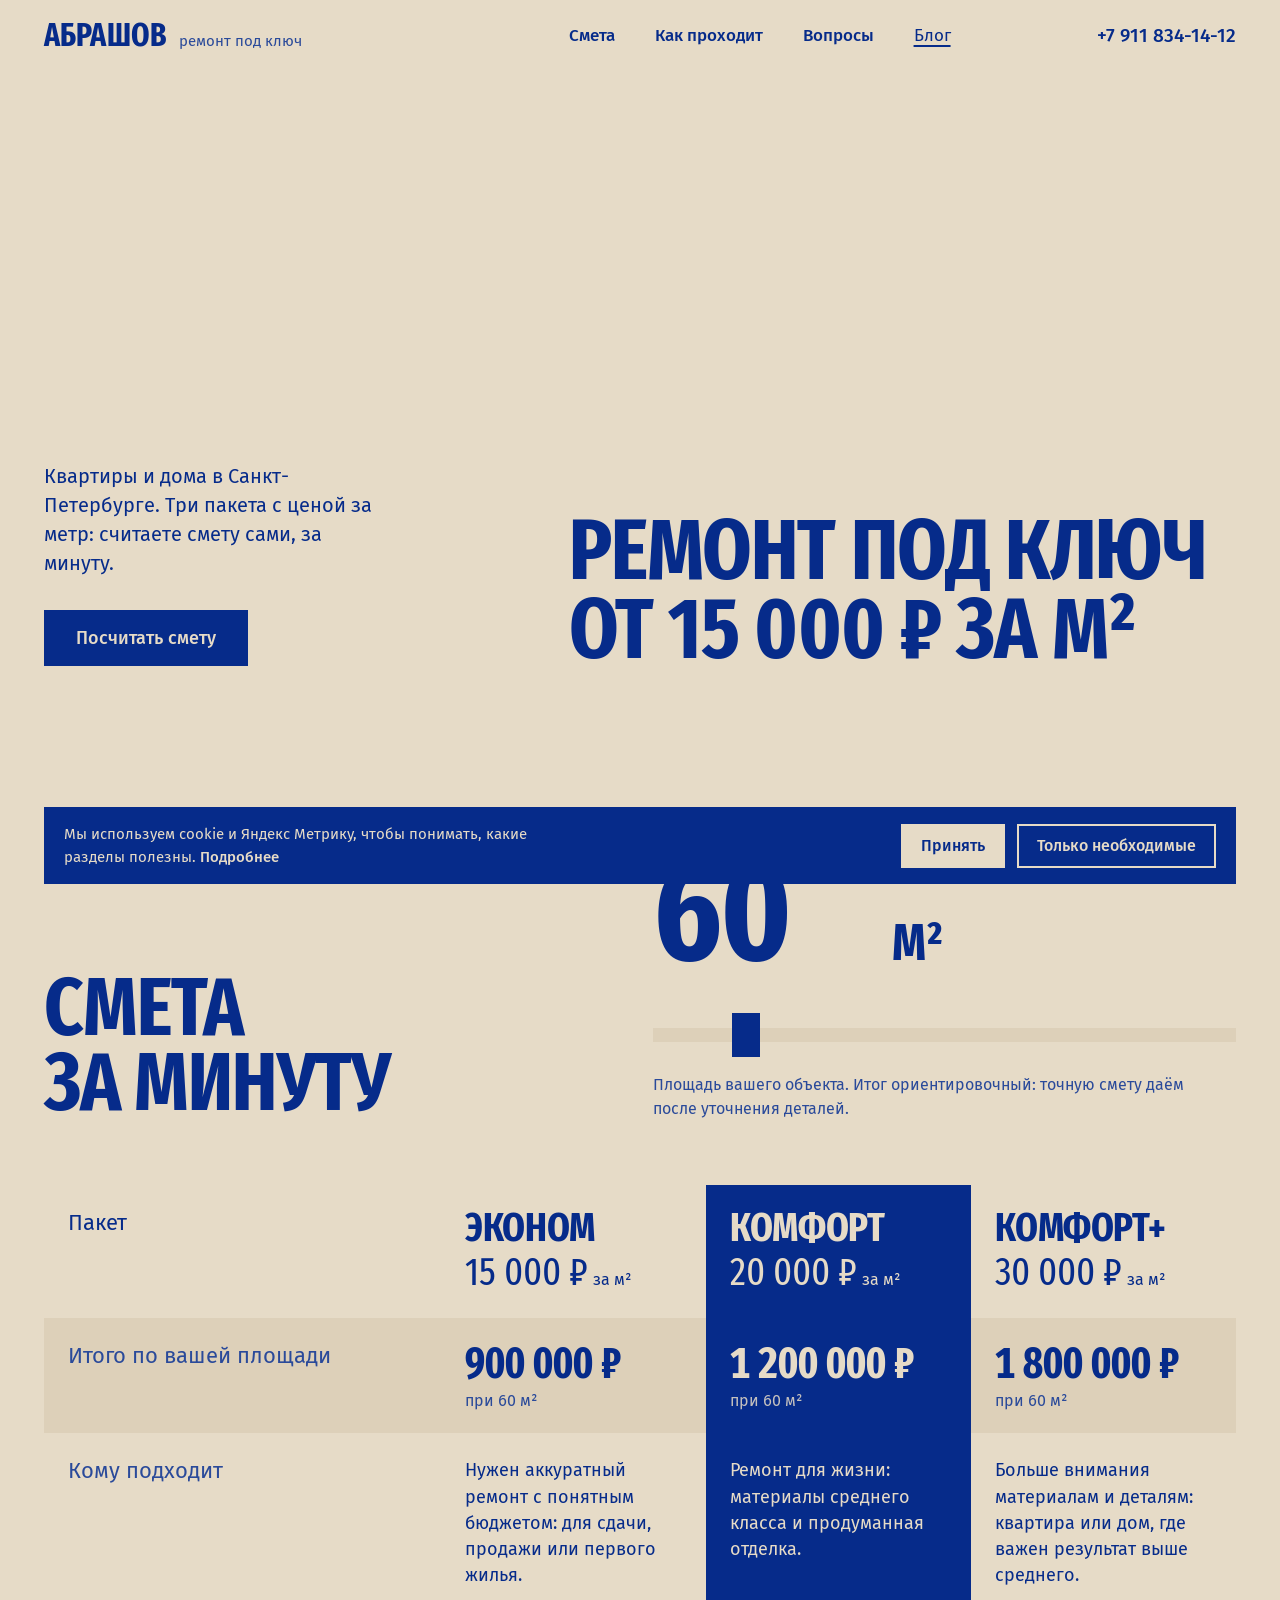
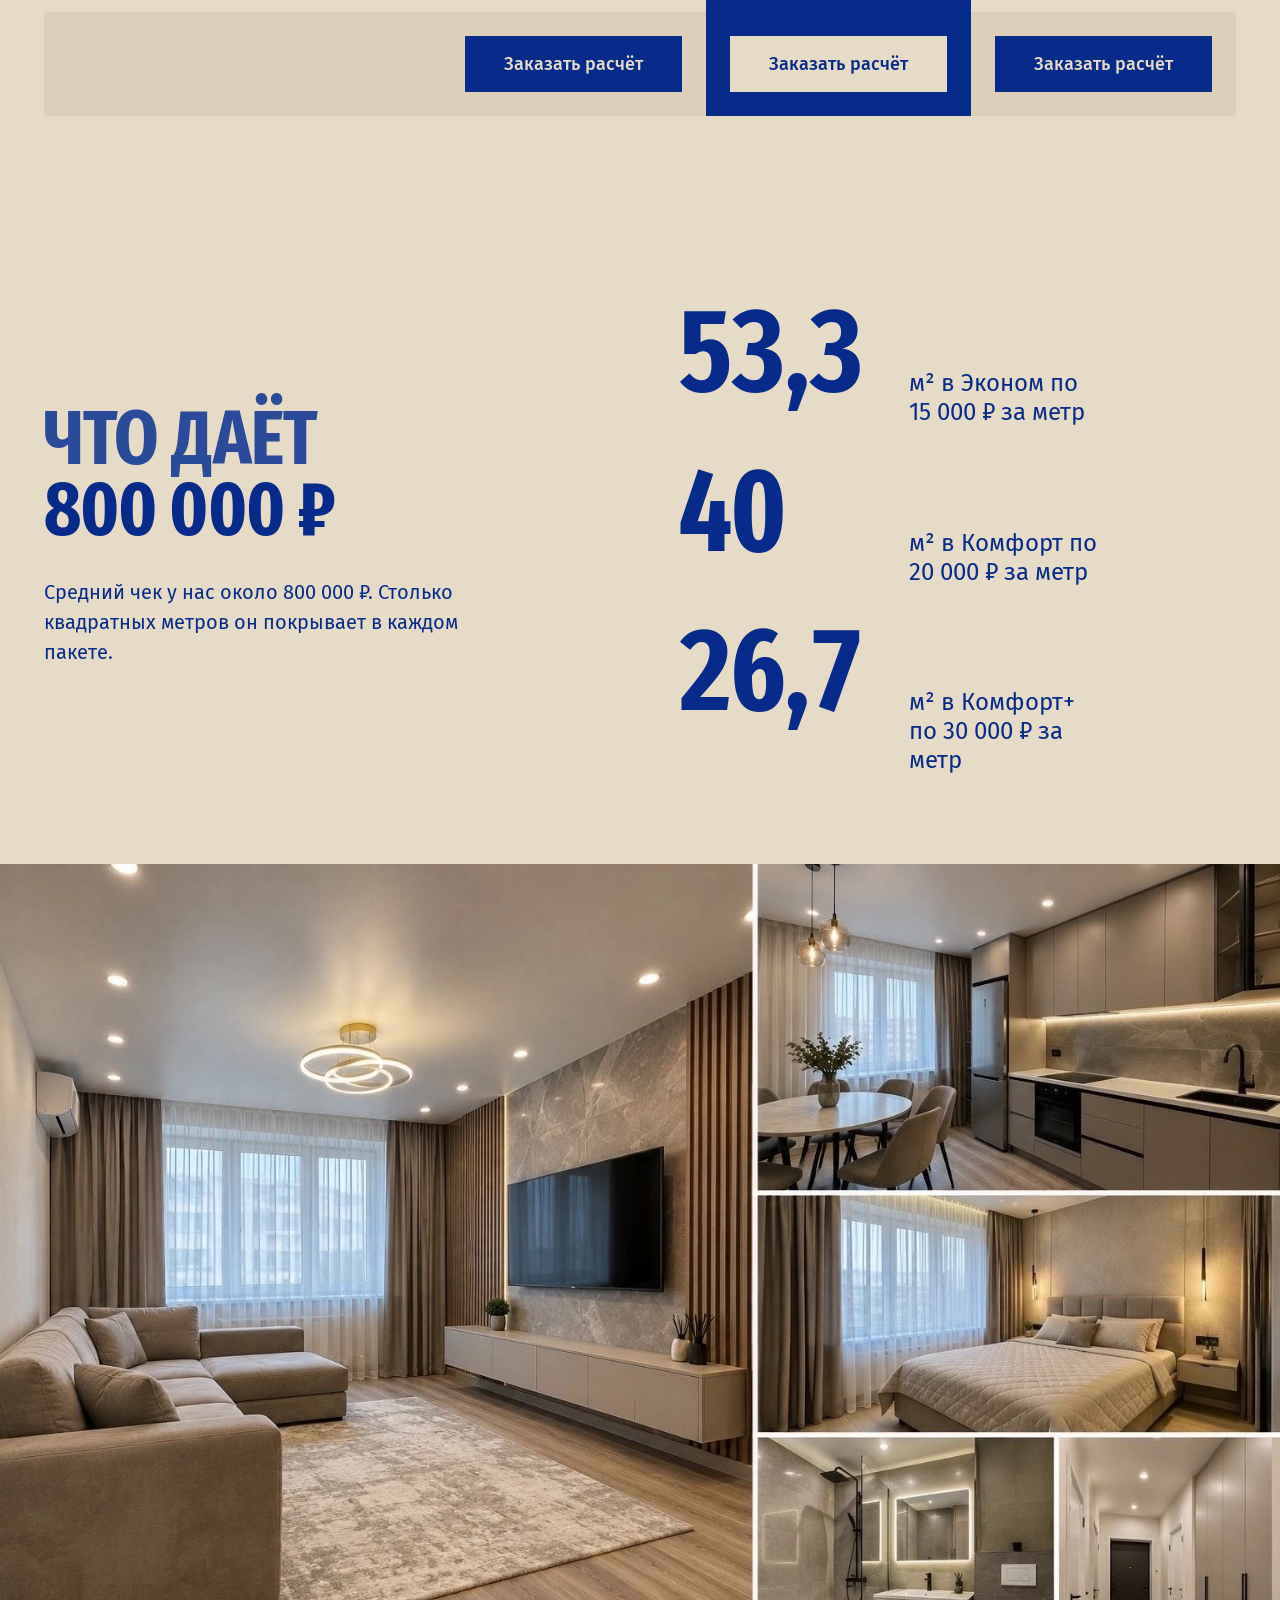
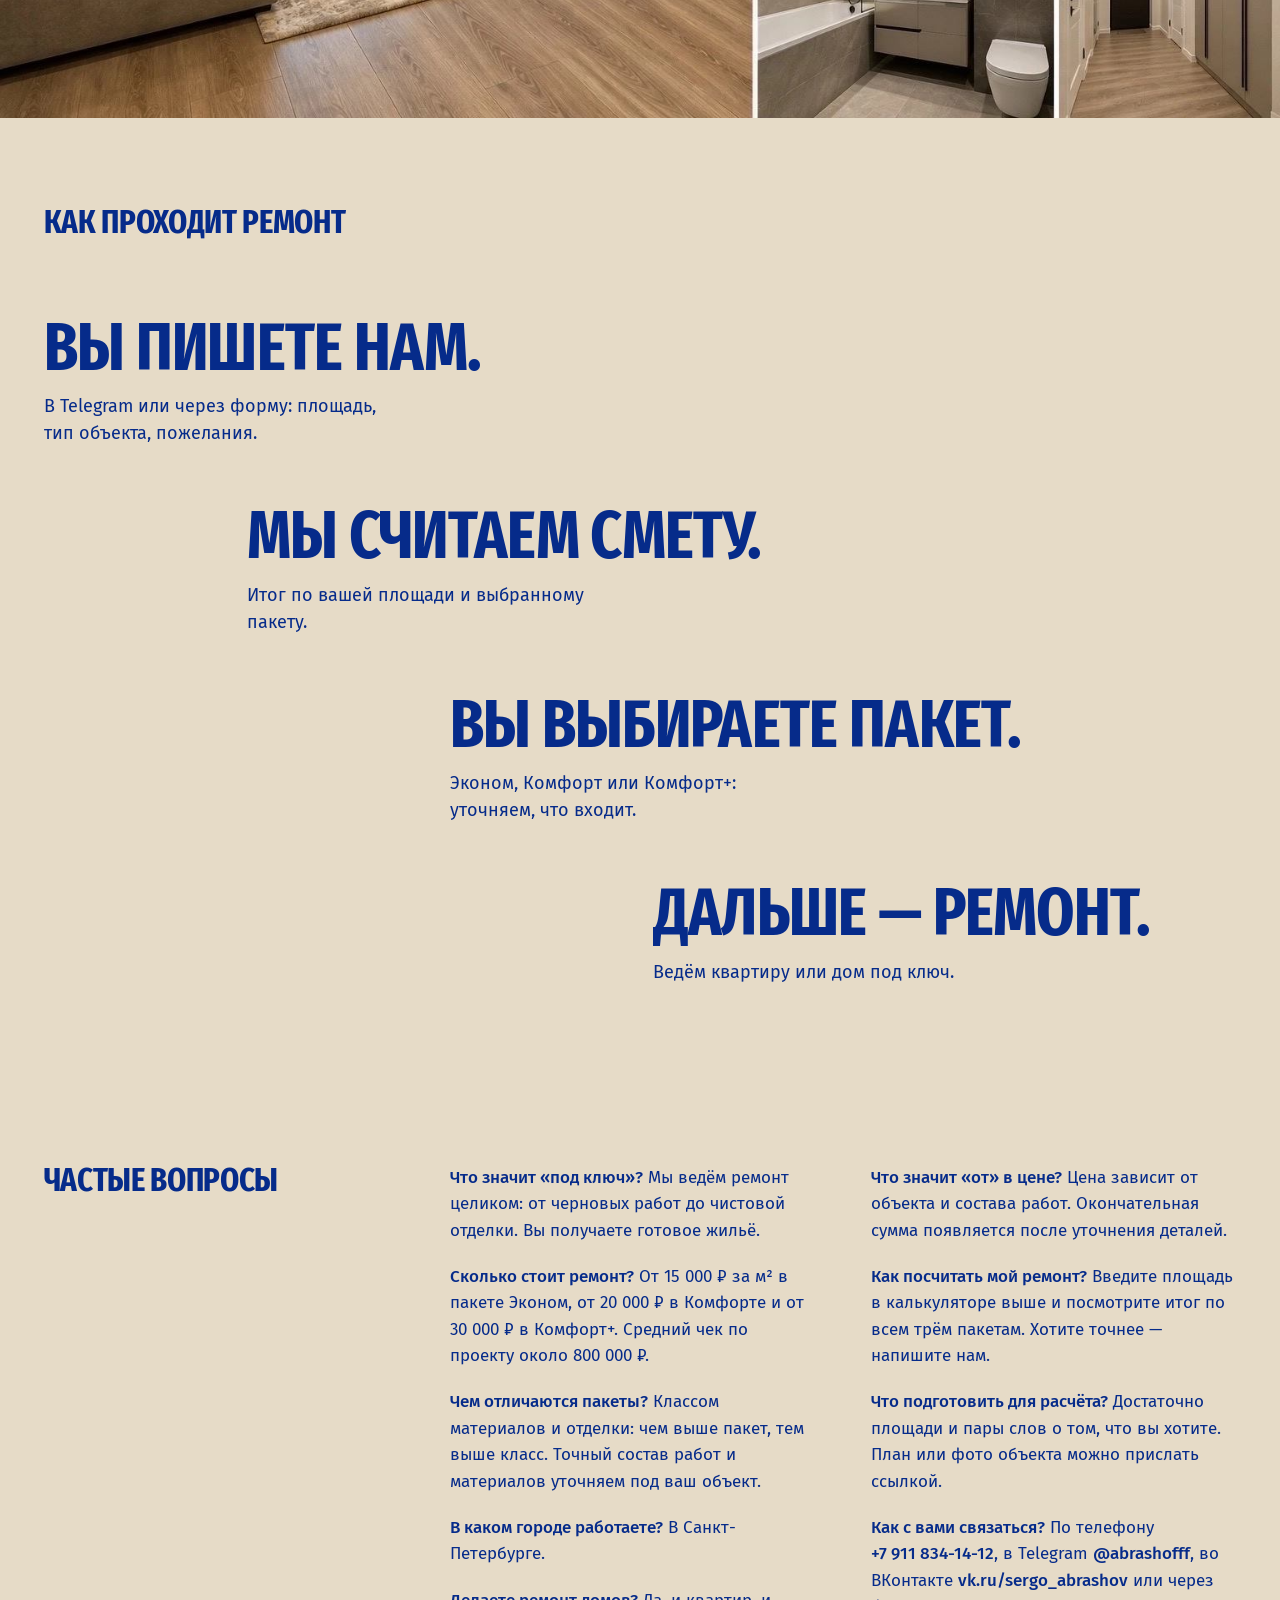
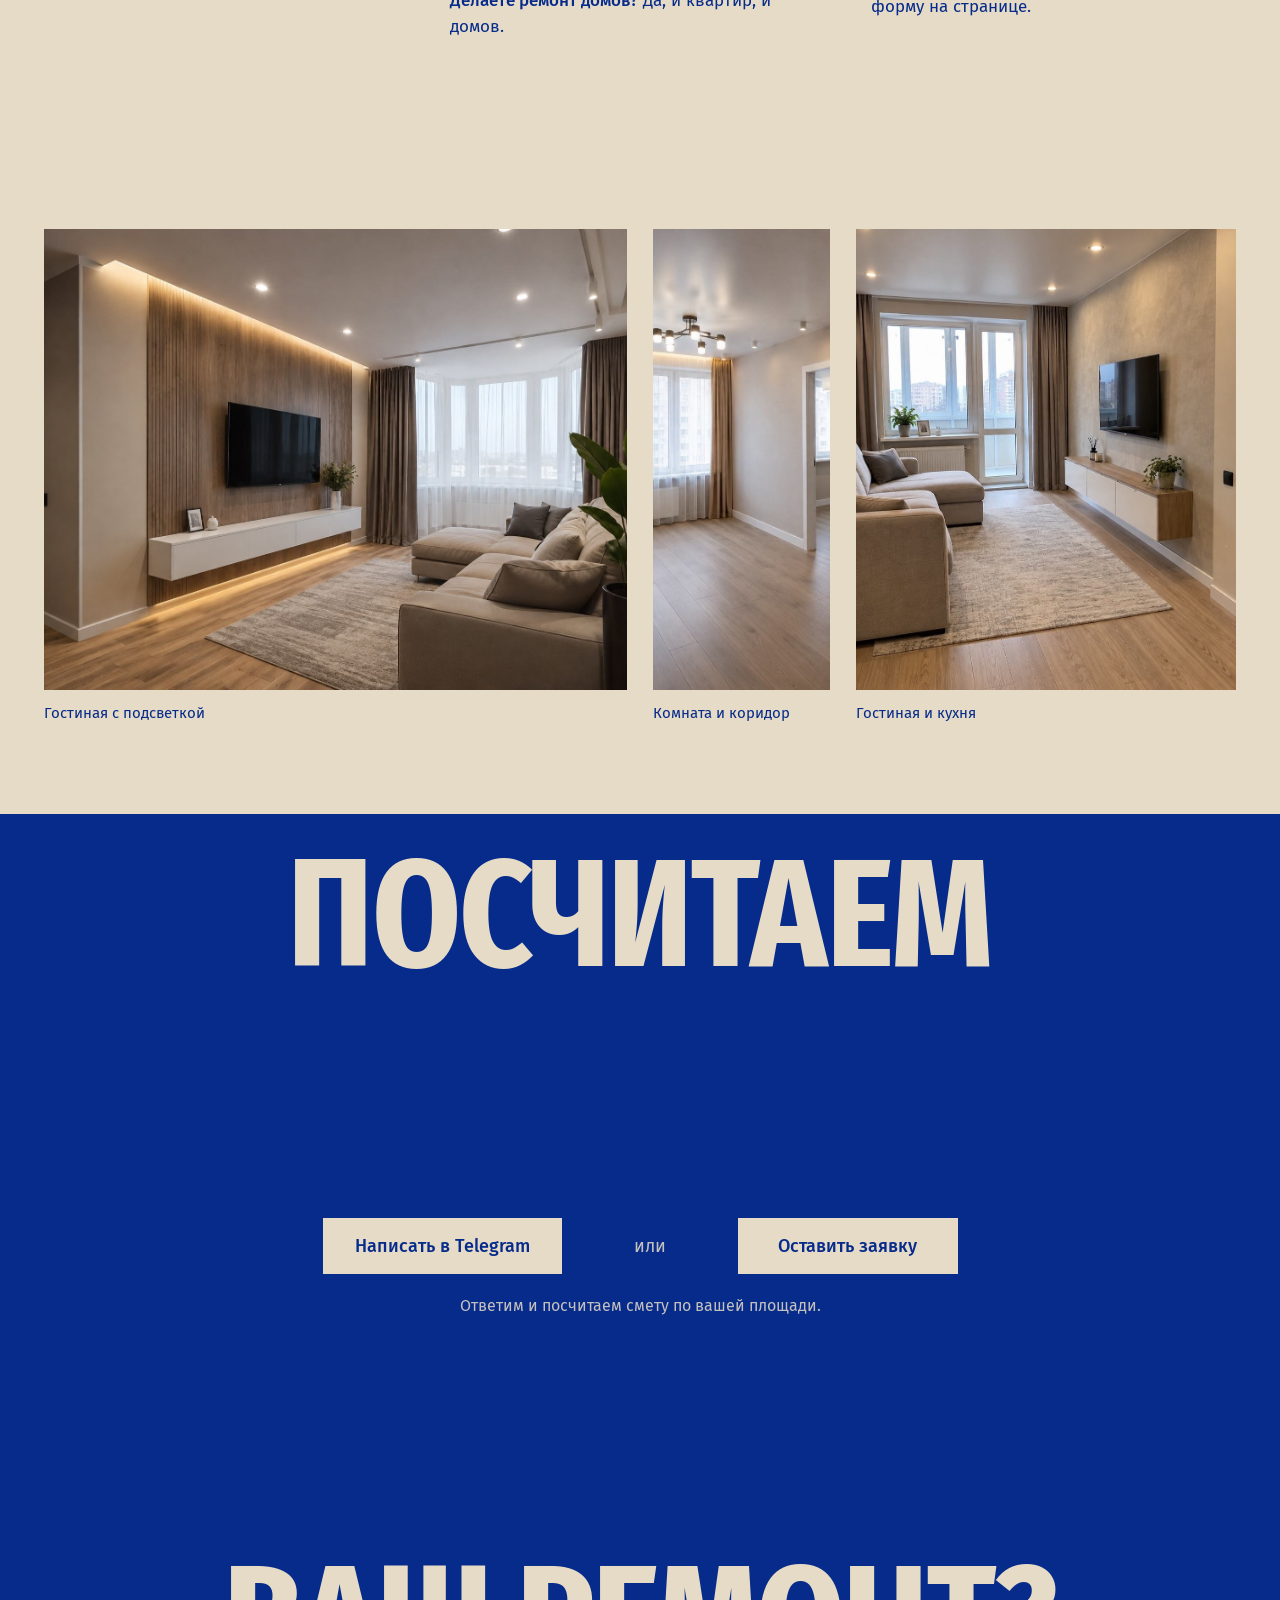
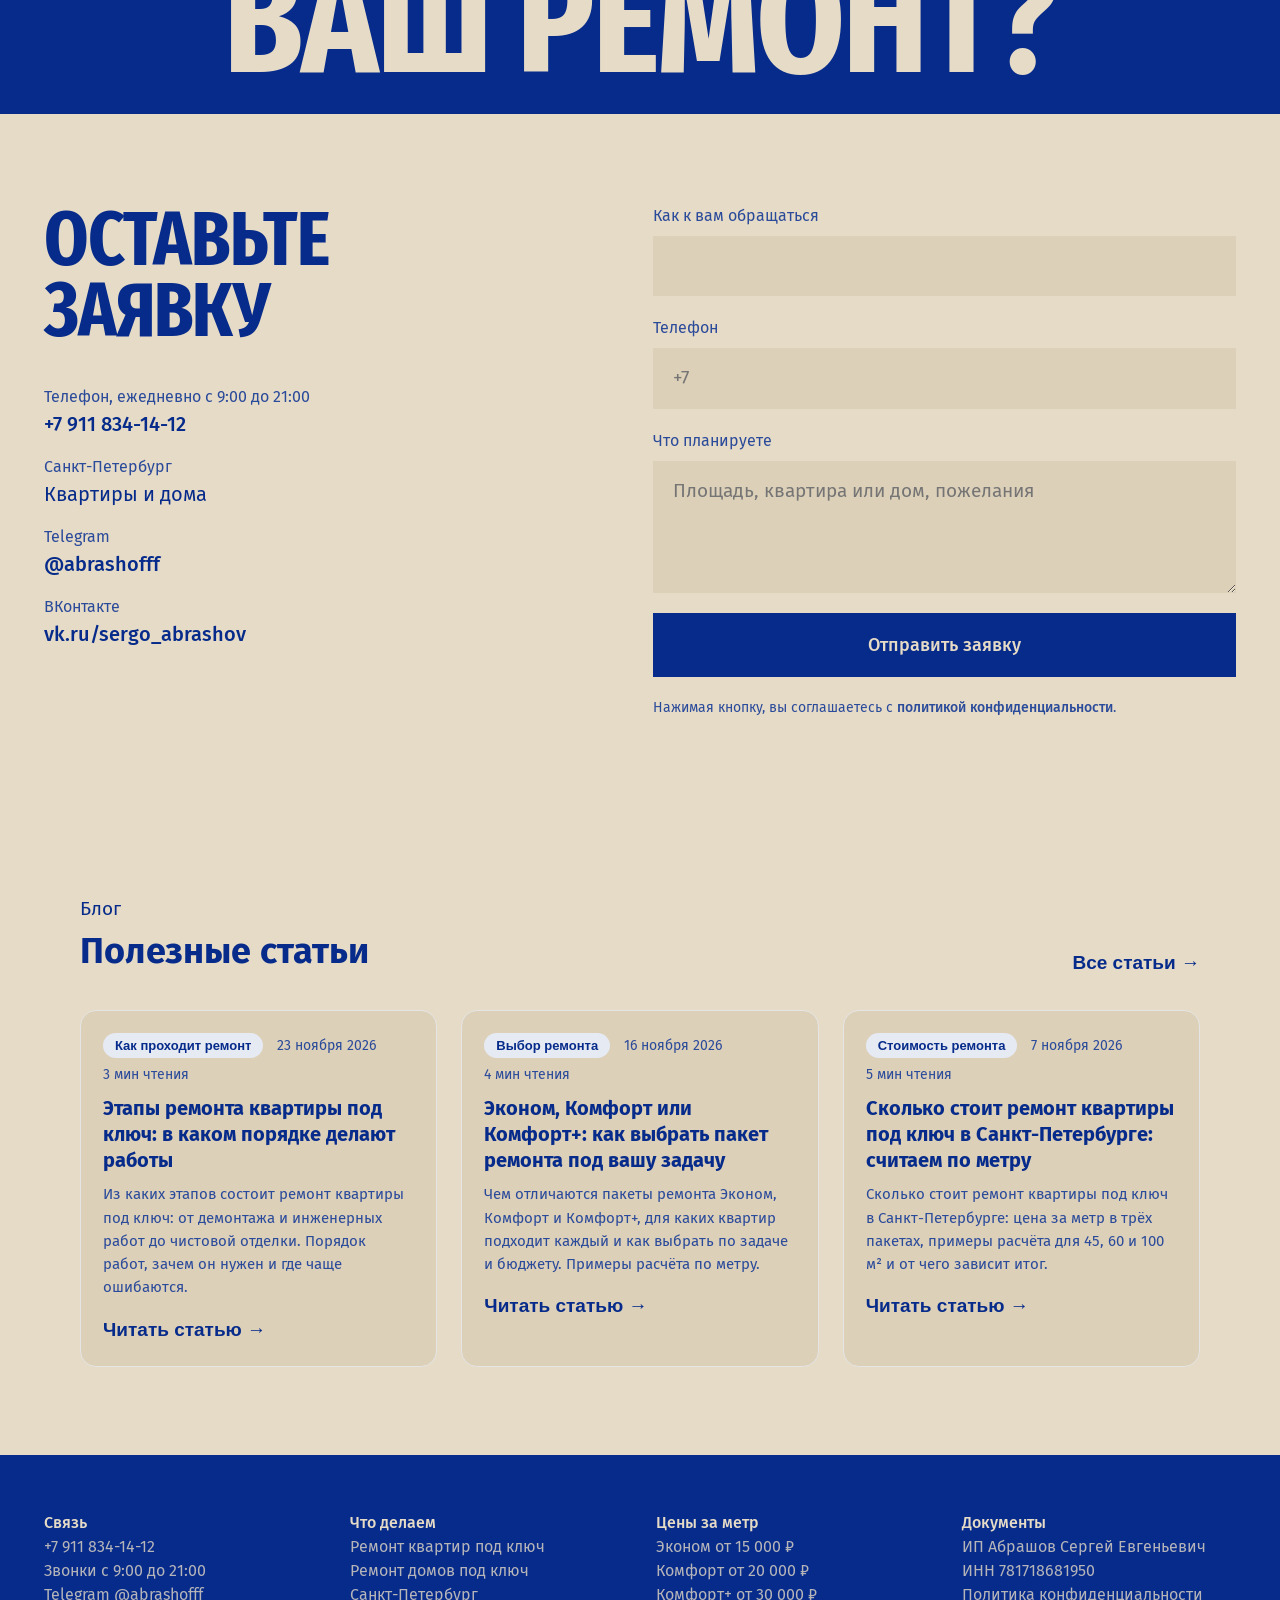
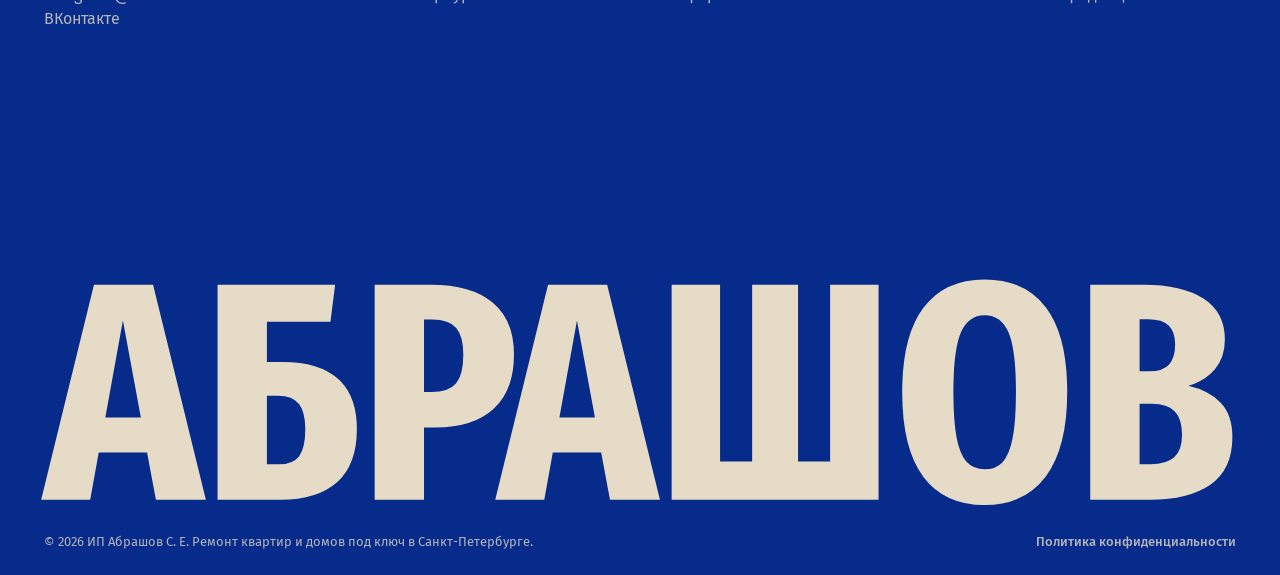
==== commit e56770bf: "blog: автообновление" ====
--- a/index.html
+++ b/index.html
@@ -231,6 +231,14 @@
     <div class="b-grid"><article class="b-card">
   
   <div class="b-card__body">
+    <div class="b-meta"><span class="b-chip">Как проходит ремонт</span><time datetime="2026-11-23">23 ноября 2026</time><span>3 мин чтения</span></div>
+    <h3><a href="blog/etapy-remonta-kvartiry-pod-klyuch/">Этапы ремонта квартиры под ключ: в каком порядке делают работы</a></h3>
+    <p>Из каких этапов состоит ремонт квартиры под ключ: от демонтажа и инженерных работ до чистовой отделки. Порядок работ, зачем он нужен и где чаще ошибаются.</p>
+    <a class="b-more" href="blog/etapy-remonta-kvartiry-pod-klyuch/">Читать статью</a>
+  </div>
+</article><article class="b-card">
+  
+  <div class="b-card__body">
     <div class="b-meta"><span class="b-chip">Выбор ремонта</span><time datetime="2026-11-16">16 ноября 2026</time><span>4 мин чтения</span></div>
     <h3><a href="blog/econom-komfort-komfort-plus-kak-vybrat/">Эконом, Комфорт или Комфорт+: как выбрать пакет ремонта под вашу задачу</a></h3>
     <p>Чем отличаются пакеты ремонта Эконом, Комфорт и Комфорт+, для каких квартир подходит каждый и как выбрать по задаче и бюджету. Примеры расчёта по метру.</p>
